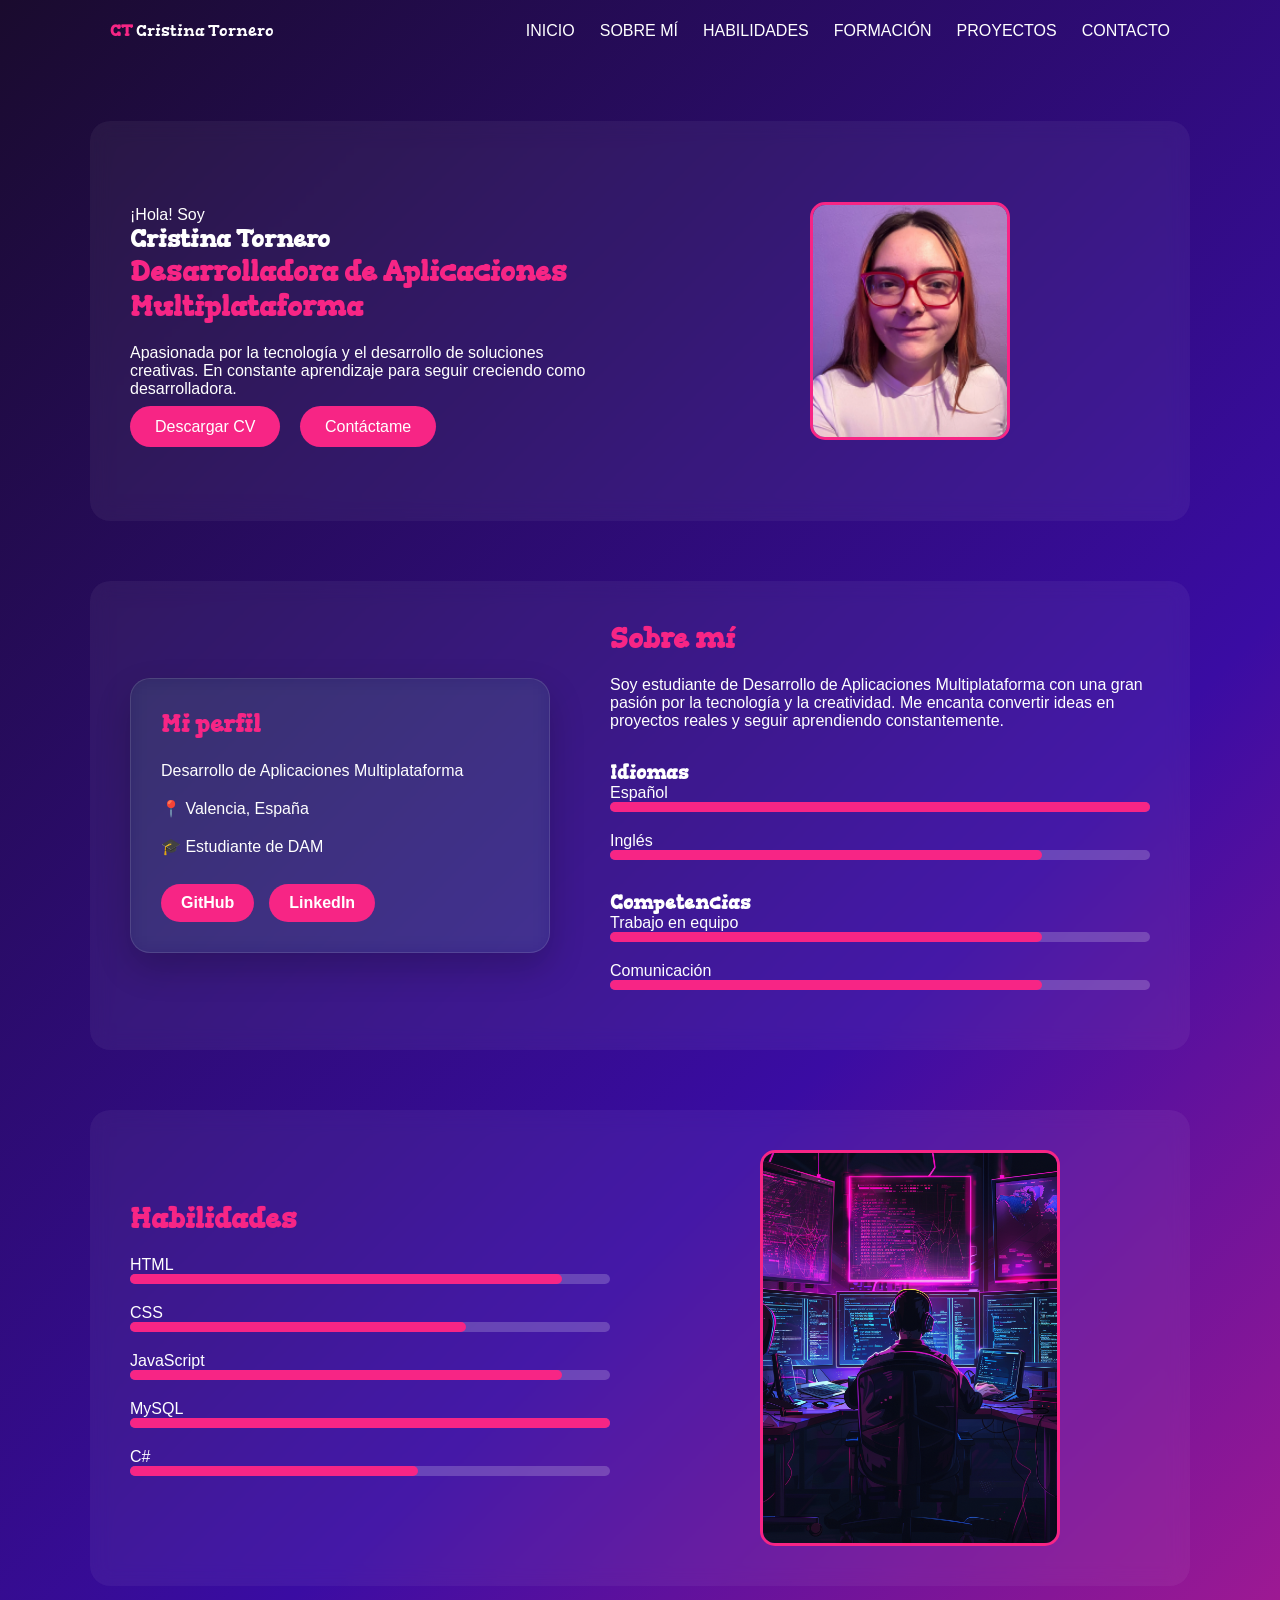
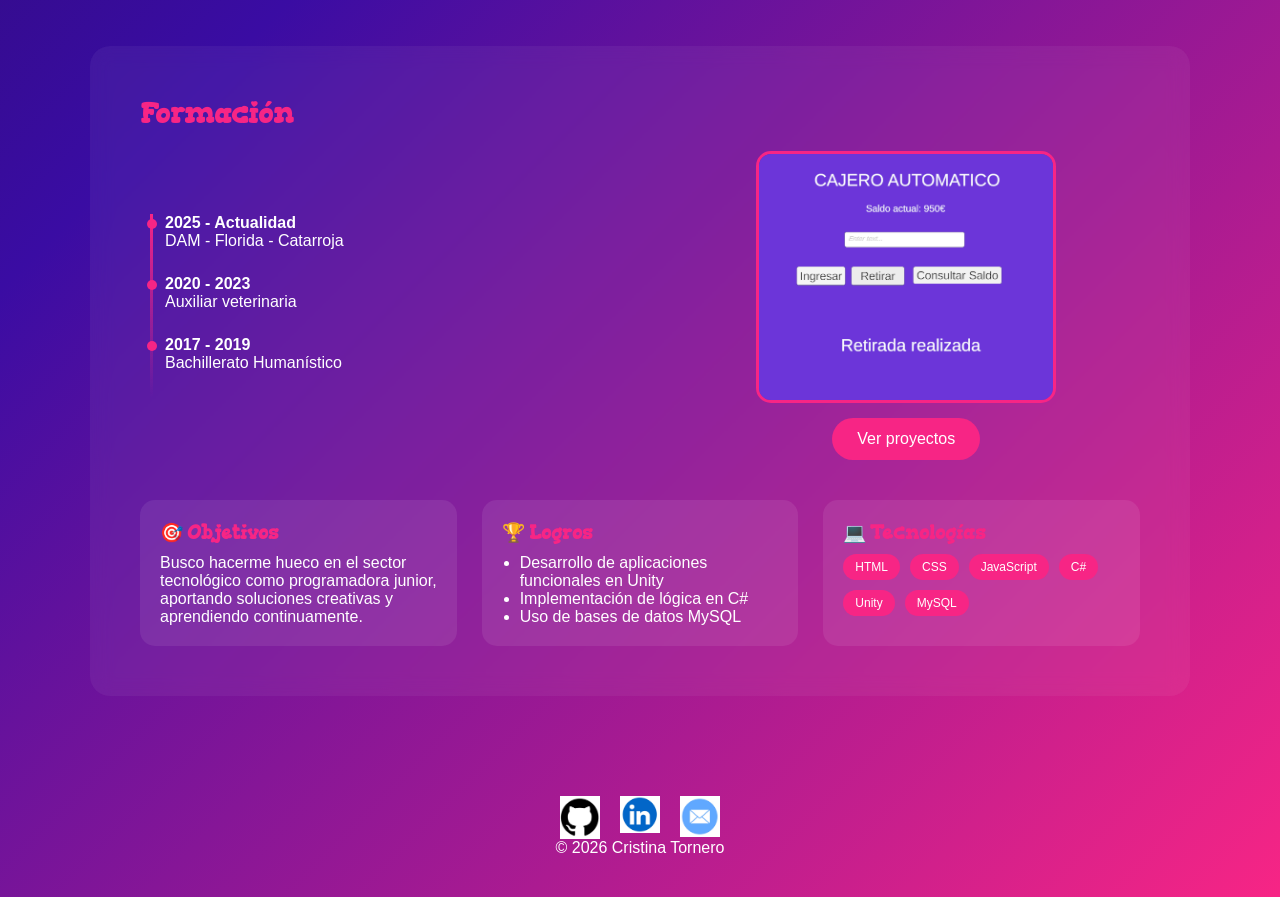
==== portfolioWeb/index.html @ a0760108 "Add personal portfolio website" ====
<!doctype html>
<html lang="es">
  <head>
    <meta charset="UTF-8" />
    <meta name="viewport" content="width=device-width, initial-scale=1.0" />
    <title>Cristina Tornero | Desarrolladora</title>

    <link rel="stylesheet" href="00.normalize.css" />

    <link rel="stylesheet" href="estilos.css" />

    <script src="00.modernizr.js"></script>
  </head>

  <body>
    <header>
      <p><strong>CT</strong> Cristina Tornero</p>

      <nav>
        <ul>
          <li><a href="#inicio">INICIO</a></li>
          <li><a href="#sobre-mi">SOBRE MÍ</a></li>
          <li><a href="#habilidades">HABILIDADES</a></li>
          <li><a href="#formacion">FORMACIÓN</a></li>
          <li><a href="proyectos.html">PROYECTOS</a></li>
          <li><a href="contacto.html">CONTACTO</a></li>
        </ul>
      </nav>
    </header>

    <main>
      <section id="inicio" class="bloque">
        <div class="texto">
          <p>¡Hola! Soy</p>
          <h1>Cristina Tornero</h1>
          <h2 class="destacado">
            Desarrolladora de Aplicaciones Multiplataforma
          </h2>

          <p>
            Apasionada por la tecnología y el desarrollo de soluciones
            creativas. En constante aprendizaje para seguir creciendo como
            desarrolladora.
          </p>

          <div class="botones">
            <a href="CV_CristinaTornero.pdf">Descargar CV</a>
            <a href="contacto.html">Contáctame</a>
          </div>
        </div>

        <div class="imagen">
          <img
            src="FotoCris.png"
            alt="Foto de Cristina Tornero"
            class="foto-principal"
          />
        </div>
      </section>

      <!-- SOBRE MI -->
      <section id="sobre-mi" class="bloque inverso">
        <div class="texto">
          <h2>Sobre mí</h2>
          <p>
            Soy estudiante de Desarrollo de Aplicaciones Multiplataforma con una
            gran pasión por la tecnología y la creatividad. Me encanta convertir
            ideas en proyectos reales y seguir aprendiendo constantemente.
          </p>

          <h3>Idiomas</h3>

          <div class="skill">
            <p>Español</p>
            <div class="barra"><div class="nivel espanol"></div></div>
          </div>

          <div class="skill">
            <p>Inglés</p>
            <div class="barra"><div class="nivel ingles"></div></div>
          </div>

          <h3>Competencias</h3>

          <div class="skill">
            <p>Trabajo en equipo</p>
            <div class="barra"><div class="nivel equipo"></div></div>
          </div>

          <div class="skill">
            <p>Comunicación</p>
            <div class="barra"><div class="nivel comunicacion"></div></div>
          </div>
        </div>

        <div class="perfil-card">
          <h3>Mi perfil</h3>

          <p>Desarrollo de Aplicaciones Multiplataforma</p>
          <p>📍 Valencia, España</p>
          <p>🎓 Estudiante de DAM</p>

          <div class="perfil-enlaces">
            <a href="https://github.com/crtode" target="_blank">GitHub</a>
            <a
              href="https://www.linkedin.com/in/cristina-tornero-de-baro-393679344/"
              target="_blank"
            >
              LinkedIn
            </a>
          </div>
        </div>
      </section>

      <!-- HABILIDADES -->
      <section id="habilidades" class="bloque">
        <div class="texto">
          <h2>Habilidades</h2>

          <div class="skill">
            <p>HTML</p>
            <div class="barra"><div class="nivel html"></div></div>
          </div>

          <div class="skill">
            <p>CSS</p>
            <div class="barra"><div class="nivel css"></div></div>
          </div>

          <div class="skill">
            <p>JavaScript</p>
            <div class="barra"><div class="nivel js"></div></div>
          </div>

          <div class="skill">
            <p>MySQL</p>
            <div class="barra"><div class="nivel mysql"></div></div>
          </div>

          <div class="skill">
            <p>C#</p>
            <div class="barra"><div class="nivel csharp"></div></div>
          </div>
        </div>

        <div class="imagen">
          <img src="fotoInformaticio.jpg" alt="Imagen de informática" />
        </div>
      </section>

      <!-- FORMACION -->
      <section id="formacion">
        <div class="formacion-card">
          <h2>Formación</h2>

          <div class="formacion-container">
            <div class="formacion-top">
              <div class="timeline">
                <div class="item">
                  <div class="punto"></div>
                  <strong>2025 - Actualidad</strong>
                  <p>DAM - Florida - Catarroja</p>
                </div>

                <div class="item">
                  <div class="punto"></div>
                  <strong>2020 - 2023</strong>
                  <p>Auxiliar veterinaria</p>
                </div>

                <div class="item">
                  <div class="punto"></div>
                  <strong>2017 - 2019</strong>
                  <p>Bachillerato Humanístico</p>
                </div>
              </div>

              <div class="preview-img">
                <img src="cajeroUnity.png" alt="Proyecto cajero en Unity" />
                <a href="proyectos.html" class="btn-proyectos">Ver proyectos</a>
              </div>
            </div>

            <div class="extra-info">
              <div class="bloque-info">
                <h3>🎯 Objetivos</h3>
                <p>
                  Busco hacerme hueco en el sector tecnológico como programadora
                  junior, aportando soluciones creativas y aprendiendo
                  continuamente.
                </p>
              </div>

              <div class="bloque-info">
                <h3>🏆 Logros</h3>
                <ul>
                  <li>Desarrollo de aplicaciones funcionales en Unity</li>
                  <li>Implementación de lógica en C#</li>
                  <li>Uso de bases de datos MySQL</li>
                </ul>
              </div>

              <div class="bloque-info">
                <h3>💻 Tecnologías</h3>
                <div class="tech">
                  <span>HTML</span>
                  <span>CSS</span>
                  <span>JavaScript</span>
                  <span>C#</span>
                  <span>Unity</span>
                  <span>MySQL</span>
                </div>
              </div>
            </div>
          </div>
        </div>
      </section>
    </main>

    <footer>
      <ul>
        <li>
          <a href="https://github.com/crtode">
            <img src="GitHub.png" alt="GitHub" />
          </a>
        </li>
        <li>
          <a href="https://linkedin.com">
            <img src="LinkedIn.png" alt="LinkedIn" />
          </a>
        </li>
        <li>
          <a href="mailto:cristina.tornero.de.baro@gmail.com">
            <img src="Email.png" alt="Email" />
          </a>
        </li>
      </ul>

      <p>© 2026 Cristina Tornero</p>
    </footer>
  </body>
</html>
---- portfolioWeb/estilos.css ----
@font-face {
  font-family: "Gordita";
  src: url("Gorditas-Regular.ttf");
}

* {
  padding: 0;
  margin: 0;
  box-sizing: border-box;
}

img,
video {
  max-width: 100%;
  height: auto;
  display: block;
}

body {
  background: linear-gradient(135deg, #1a0b2e, #3a0ca3, #f72585);
  font-family: "Poppins", sans-serif;
  color: white;
  scroll-behavior: smooth;
  animation: fadeIn 0.6s ease;
}

@keyframes fadeIn {
  from {
    opacity: 0;
    transform: translateY(10px);
  }
  to {
    opacity: 1;
    transform: translateY(0);
  }
}

/* ================= GENERAL ================= */

section {
  padding: 60px 20px;
}

h1,
h2,
h3,
header p {
  font-family: "Gordita", sans-serif;
}

h2 {
  margin-bottom: 20px;
  font-size: 28px;
  color: #f72585;
}

.destacado {
  color: #f72585;
}

.texto h2 {
  color: #f72585;
}

/* ================= HEADER ================= */

header {
  display: flex;
  justify-content: space-between;
  align-items: center;
  padding: 20px;
  max-width: 1100px;
  margin: auto;
  margin-bottom: 40px;
}

header strong {
  color: #f72585;
}

nav ul {
  display: flex;
  gap: 25px;
  list-style: none;
}

nav a {
  text-decoration: none;
  color: white;
  transition: 0.3s;
}

nav a:hover {
  color: #f72585;
}

nav a.activo {
  color: #f72585;
  font-weight: bold;
}

/* ================= BLOQUES ================= */

.bloque {
  display: flex;
  align-items: center;
  justify-content: space-between;
  gap: 60px;
  max-width: 1100px;
  margin: 60px auto;
  padding: 40px;
  border-radius: 20px;
  min-height: 400px;
  background: rgba(255, 255, 255, 0.05);
  backdrop-filter: blur(10px);
  transition: 0.3s;
}

.bloque:hover {
  transform: translateY(-5px);
}

.bloque.inverso {
  flex-direction: row-reverse;
}

.texto {
  flex: 1;
}

#sobre-mi h3 {
  margin-top: 30px;
}

/* ================= IMAGEN / VIDEO ================= */

.imagen {
  flex: 1;
  display: flex;
  flex-direction: column;
  align-items: center;
  gap: 20px;
}

.foto-principal {
  width: 200px;
  border-radius: 20px;
  border: 4px solid #f72585;
  transition: 0.3s;
}

.foto-principal:hover {
  transform: scale(1.05);
}

.imagen img,
.preview-img img {
  max-width: 300px;
  border-radius: 15px;
  border: 3px solid #f72585;
  transition: 0.3s;
}

.imagen img:hover,
.preview-img img:hover {
  transform: scale(1.05);
}

/* ================= BOTONES ================= */

.botones a,
.btn-proyectos,
#contacto button {
  padding: 12px 25px;
  border-radius: 25px;
  background: #f72585;
  color: white;
  text-decoration: none;
  transition: 0.3s;
  border: none;
  cursor: pointer;
}

.botones {
  margin-top: 20px;
}

.botones a {
  margin-right: 15px;
}

.botones a:hover,
.btn-proyectos:hover,
#contacto button:hover {
  background: #ff4da6;
  transform: scale(1.05);
}

/* ================= PERFIL CARD ================= */

.perfil-card {
  width: 100%;
  max-width: 420px;
  padding: 30px;
  border-radius: 20px;
  background: rgba(15, 199, 95, 0.08);
  border: 1px solid rgba(255, 255, 255, 0.12);
  box-shadow: 0 15px 35px rgba(0, 0, 0, 0.2);
  backdrop-filter: blur(10px);
  transition: 0.3s;
}

.perfil-card:hover {
  transform: translateY(-5px);
  background: rgba(255, 255, 255, 0.12);
}

.perfil-card h3 {
  margin-top: 0 !important;
  margin-bottom: 20px;
  color: #f72585;
  font-size: 24px;
}

.perfil-card p {
  margin-bottom: 14px;
  line-height: 1.5;
}

.perfil-enlaces {
  display: flex;
  gap: 15px;
  margin-top: 25px;
}

.perfil-enlaces a {
  padding: 10px 20px;
  border-radius: 25px;
  background: #f72585;
  color: white;
  text-decoration: none;
  font-weight: bold;
  transition: 0.3s;
}

.perfil-enlaces a:hover {
  background: #ff4da6;
  transform: translateY(-2px);
}

/* ================= HABILIDADES ================= */

.skill {
  margin-bottom: 20px;
}

.barra {
  width: 100%;
  height: 10px;
  background: rgba(255, 255, 255, 0.2);
  border-radius: 10px;
}

.nivel {
  height: 100%;
  border-radius: 10px;
  background: #f72585;
  transform: scaleX(0);
  transform-origin: left;
  animation: cargar 1.5s ease forwards;
}

/* esto es para cargar las barritas y que se reinicien y rellenen al cargar pagina */
@keyframes cargar {
  to {
    transform: scaleX(1);
  }
}

/* delays para que las segundas barritas al estar mas abajo se cargen despues */
.html {
  width: 90%;
  animation-delay: 0.8s;
}
.css {
  width: 70%;
  animation-delay: 1s;
}
.js {
  width: 90%;
  animation-delay: 1.2s;
}
.mysql {
  width: 100%;
  animation-delay: 1.4s;
}
.csharp {
  width: 60%;
  animation-delay: 1.6s;
}

.espanol {
  width: 100%;
}
.ingles {
  width: 80%;
}

.equipo,
.comunicacion,
.adaptabilidad,
.responsabilidad,
.motivacion {
  width: 80%;
}

/* ================= FORMACION ================= */

.formacion-card {
  max-width: 1100px;
  margin: 60px auto;
  padding: 50px;
  border-radius: 20px;
  background: rgba(255, 255, 255, 0.05);
  backdrop-filter: blur(10px);
  transition: 0.3s;
}

.formacion-card:hover {
  transform: translateY(-5px);
}

#formacion {
  max-width: 1100px;
  margin: auto;
  padding: 0;
}

.formacion-container {
  display: flex;
  flex-direction: column;
  gap: 40px;
}

.formacion-top {
  display: flex;
  justify-content: center;
  align-items: center;
  gap: 40px;
}

.timeline {
  flex: 1;
  position: relative;
  padding-left: 25px;
}

.timeline::before {
  content: "";
  position: absolute;
  left: 10px;
  top: 0;
  bottom: 0;
  width: 3px;
  background: linear-gradient(to bottom, #f72585, transparent);
}

.item {
  margin-bottom: 25px;
  position: relative;
}

.punto {
  position: absolute;
  left: -18px;
  top: 5px;
  width: 10px;
  height: 10px;
  background: #f72585;
  border-radius: 50%;
}

.preview-img {
  flex: 1;
  display: flex;
  flex-direction: column;
  align-items: center;
  justify-content: center;
  gap: 15px;
}

/* ================= INFO EXTRA ================= */

.extra-info {
  display: grid;
  grid-template-columns: repeat(3, 1fr);
  gap: 25px;
}

.bloque-info {
  background: rgba(255, 255, 255, 0.08);
  padding: 20px;
  border-radius: 15px;
  transition: 0.3s;
}

.bloque-info:hover {
  transform: translateY(-5px);
  background: rgba(255, 255, 255, 0.15);
}

.bloque-info h3 {
  margin-bottom: 10px;
  color: #f72585;
}

.bloque-info ul {
  padding-left: 18px;
}

.tech {
  display: flex;
  flex-wrap: wrap;
  gap: 10px;
}

.tech span {
  background: #f72585;
  padding: 6px 12px;
  border-radius: 20px;
  font-size: 12px;
}

/* ================= PROYECTOS ================= */

#proyectos {
  max-width: 1500px;
  margin: auto;
  margin-top: 120px;
  text-align: center;
}

.grid-proyectos {
  display: grid;
  grid-template-columns: repeat(2, 1fr);
  gap: 30px;
}

.card {
  background: rgba(255, 255, 255, 0.08);
  border-radius: 15px;
  overflow: hidden;
  transition: 0.3s;
}

.card:hover {
  transform: translateY(-10px);
  background: rgba(255, 255, 255, 0.15);
}

.card summary {
  list-style: none;
  cursor: pointer;
  padding: 20px;
  text-align: center;
}

.card summary::-webkit-details-marker {
  display: none;
}

.card summary img {
  width: 100%;
  height: 200px;
  object-fit: contain;
}

.contenido-proyecto {
  display: none;
  padding: 20px;
  border-top: 1px solid rgba(255, 255, 255, 0.1);
  animation: aparecer 0.3s ease;
}

.card[open] .contenido-proyecto {
  display: block;
}

.contenido-proyecto video {
  width: 100%;
  max-width: 600px;
  margin: 20px auto;
  border-radius: 15px;
  border: 3px solid #f72585;
}

.texto-proyecto {
  text-align: center;
  margin-top: 10px;
}

@keyframes aparecer {
  from {
    opacity: 0;
    transform: translateY(10px);
  }
  to {
    opacity: 1;
    transform: translateY(0);
  }
}

/* ================= FOOTER ================= */

footer {
  text-align: center;
  padding: 40px;
}

footer ul {
  display: flex;
  justify-content: center;
  gap: 20px;
  list-style: none;
}

footer img {
  width: 40px;
  transition: 0.3s;
}

footer img:hover {
  transform: scale(1.2);
}

/* ================= CONTACTO ================= */

#contacto {
  max-width: 1100px;
  margin: 80px auto;
  display: flex;
  justify-content: space-between;
  align-items: center;
  gap: 60px;
}

.contacto-izq {
  width: 55%;
}

#contacto .imagen {
  width: 45%;
  display: flex;
  justify-content: center;
}

#contacto .imagen img {
  width: 100%;
  max-width: 380px;
  border-radius: 20px;
  border: 3px solid #f72585;
  transition: 0.3s;
}

#contacto .imagen img:hover {
  transform: scale(1.05);
}

.contacto-texto {
  margin: 10px 0 20px;
}

#contacto form {
  display: flex;
  flex-direction: column;
  gap: 12px;
}

#contacto input,
#contacto textarea {
  padding: 12px;
  border-radius: 10px;
  border: none;
  background: rgba(255, 255, 255, 0.1);
  color: white;
}

#contacto textarea {
  height: 100px;
  resize: none;
}

.email-directo {
  margin-top: 20px;
}

.email-link {
  display: inline-block;
  margin-top: 5px;
  color: #f72585;
}

/* ================= RESPONSIVE ================= */

@media (max-width: 900px) {
  .bloque {
    flex-direction: column;
    text-align: center;
  }

  .formacion-top {
    flex-direction: column;
  }

  .extra-info {
    grid-template-columns: 1fr;
  }

  .grid-proyectos {
    grid-template-columns: 1fr;
  }
}
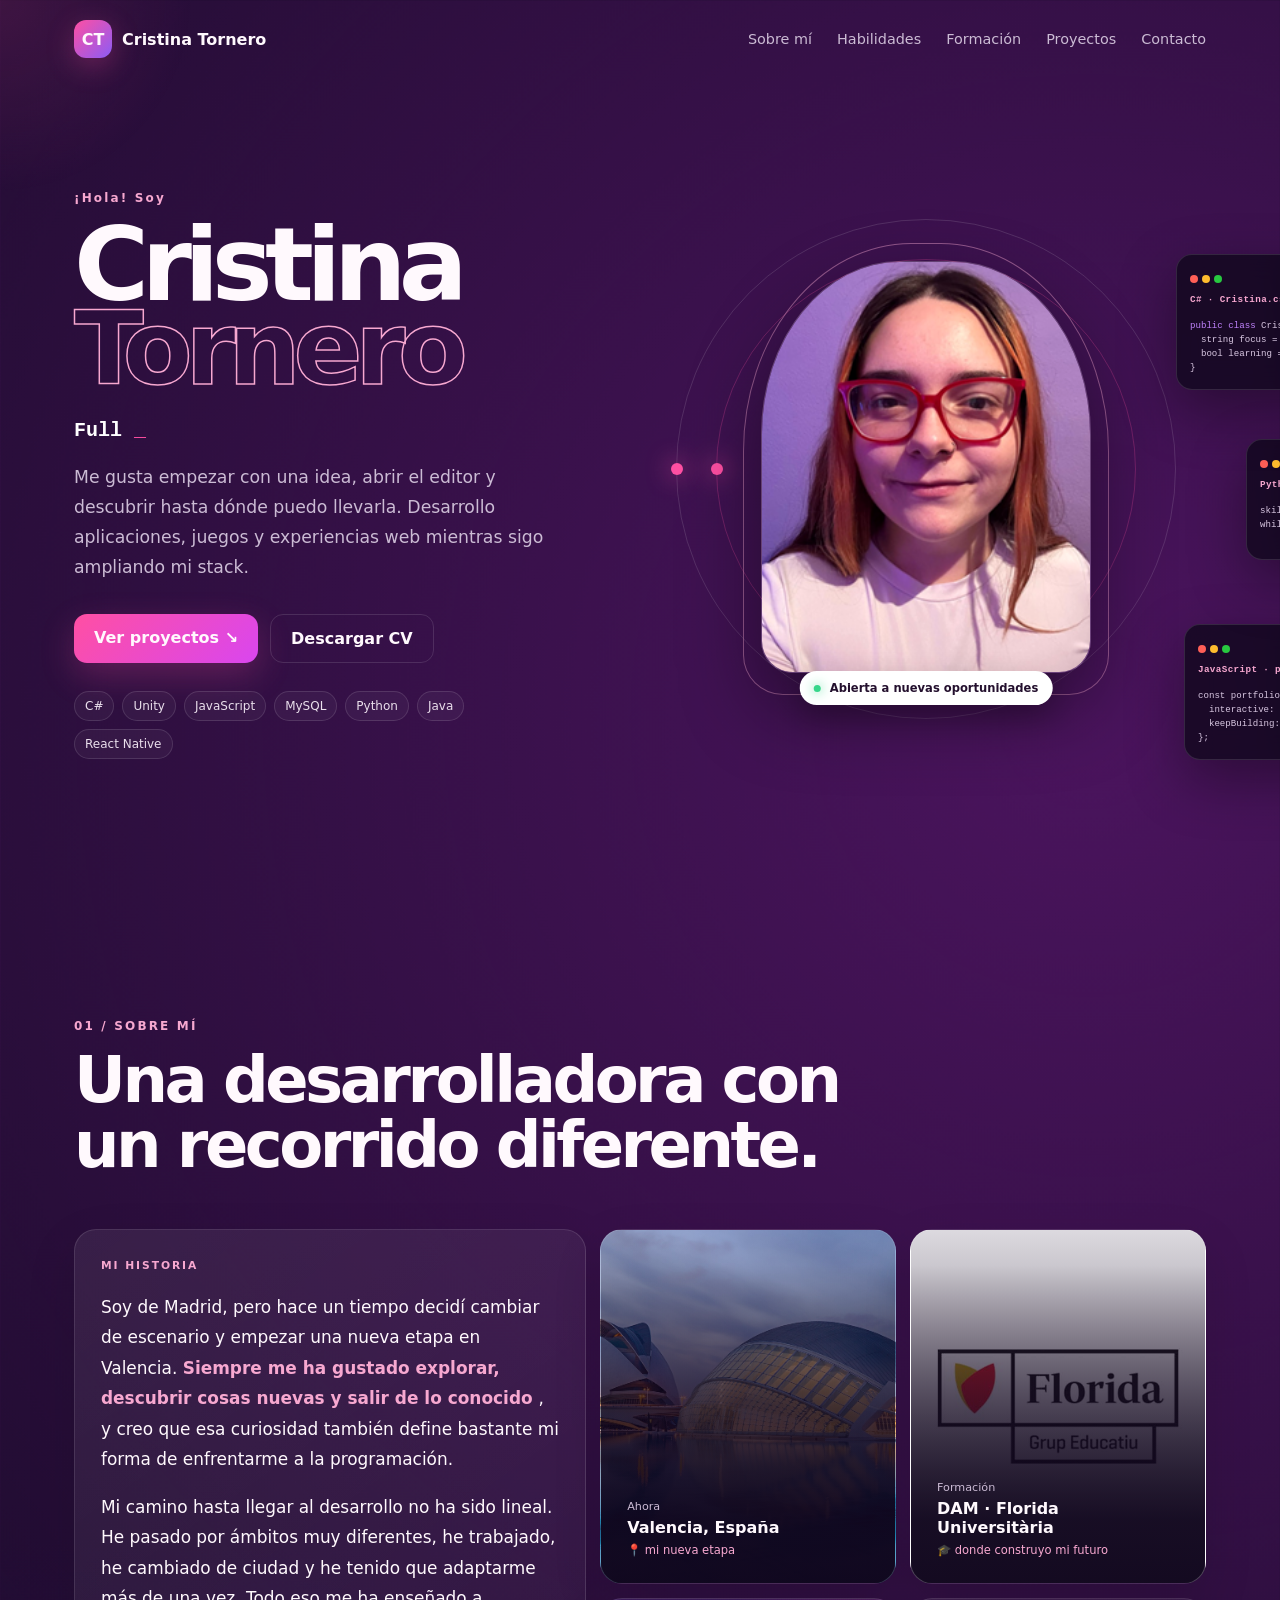
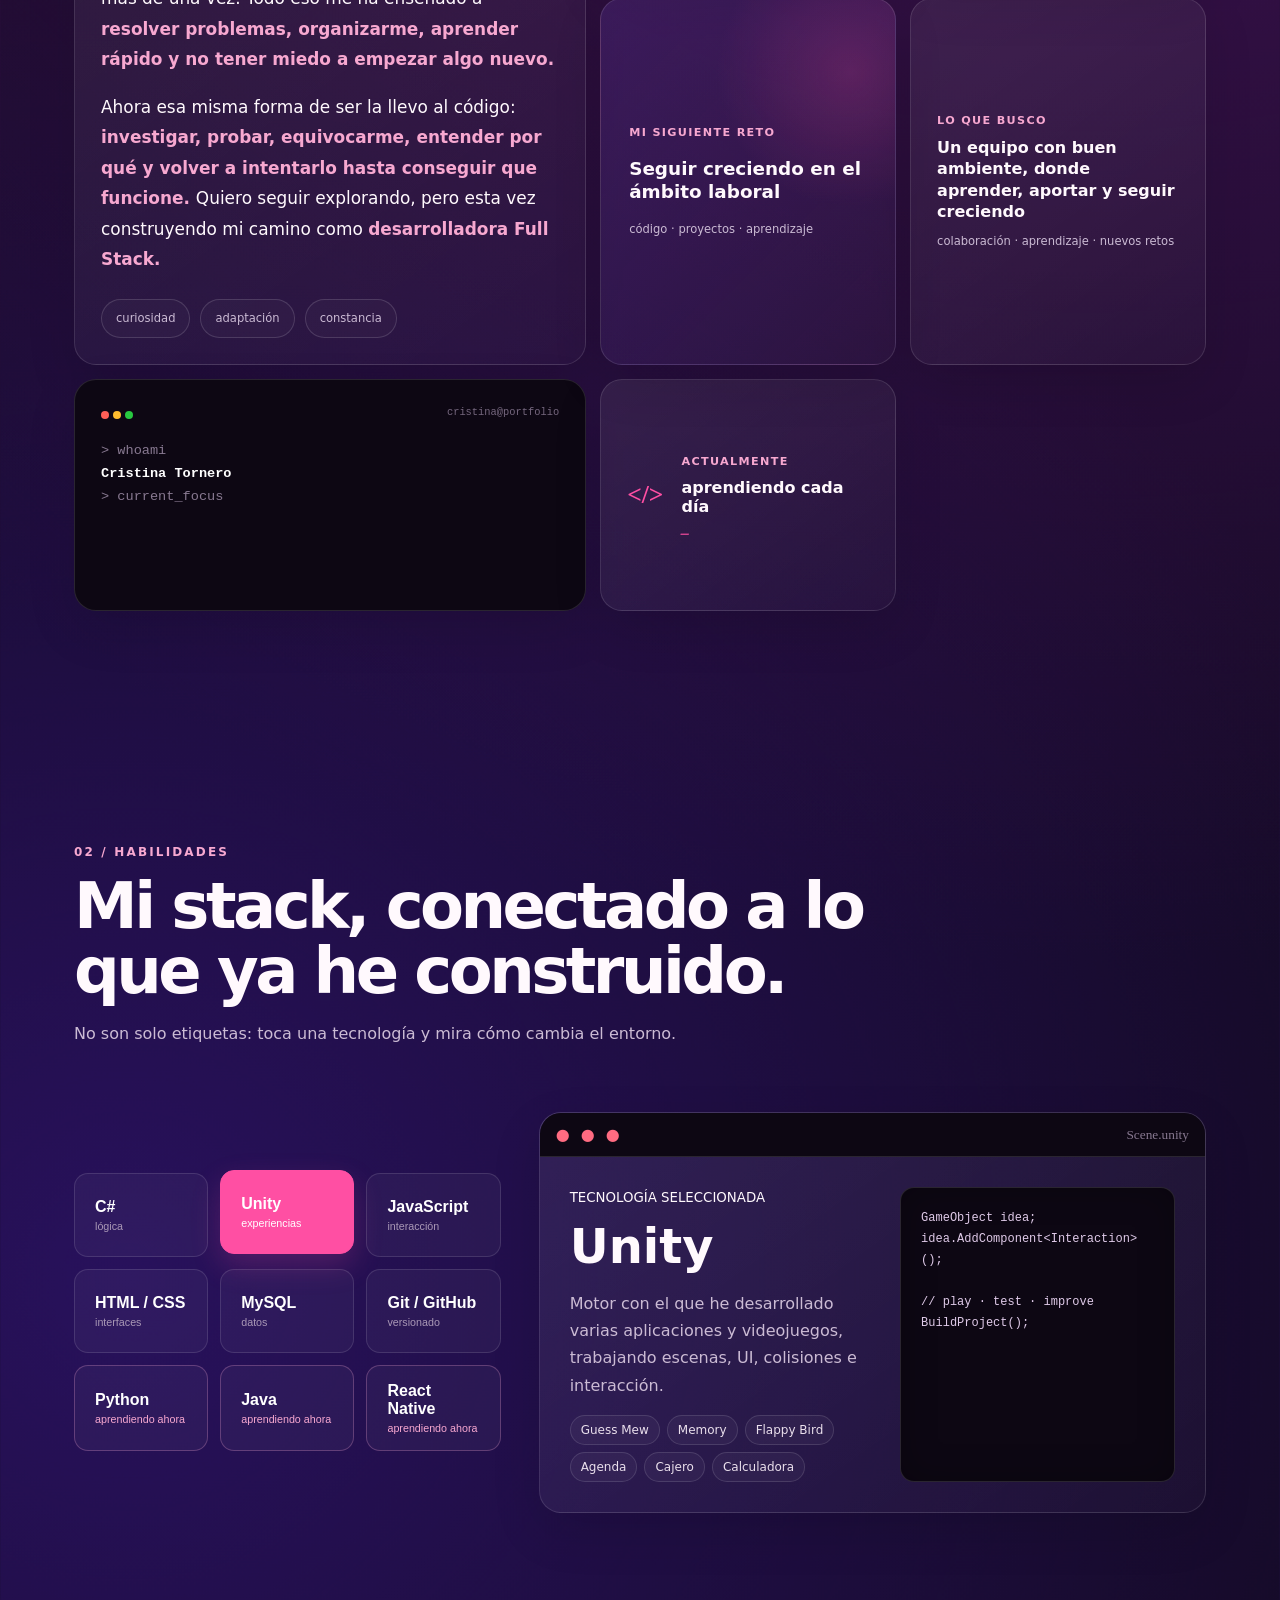
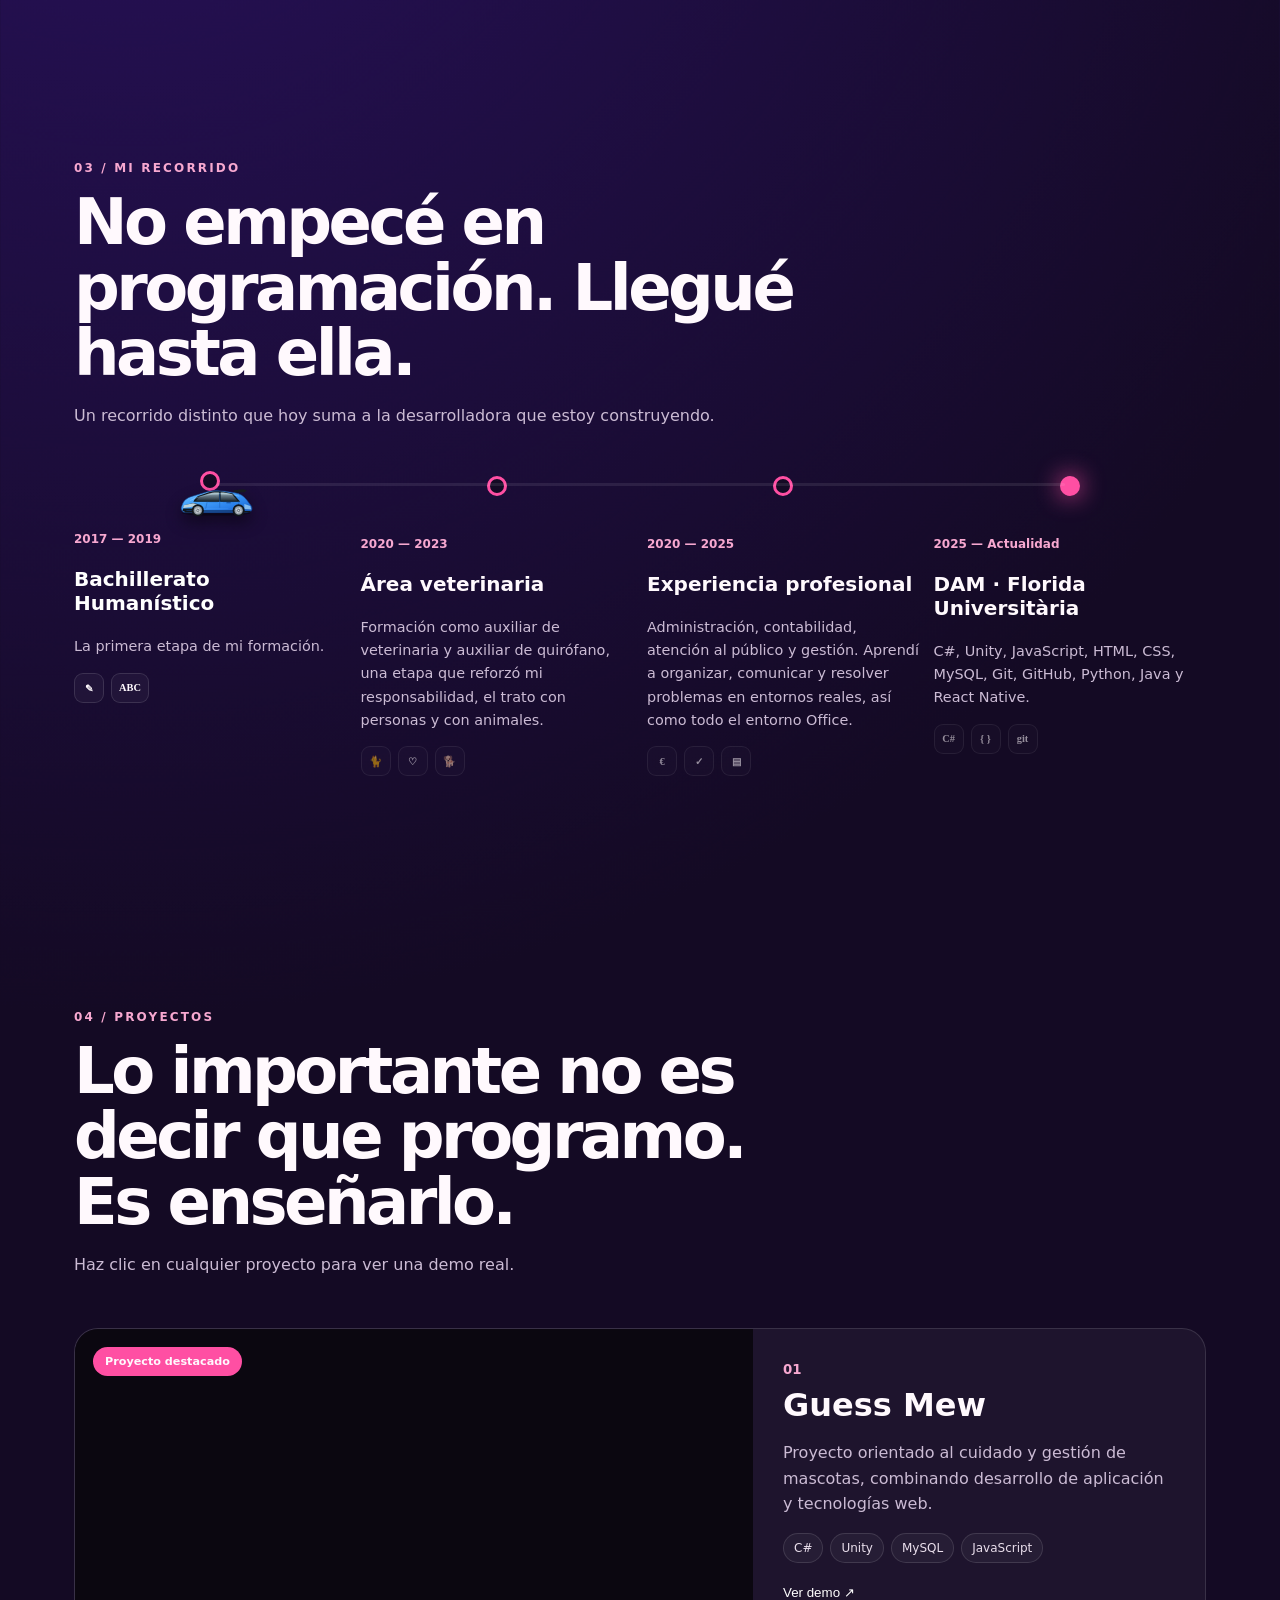
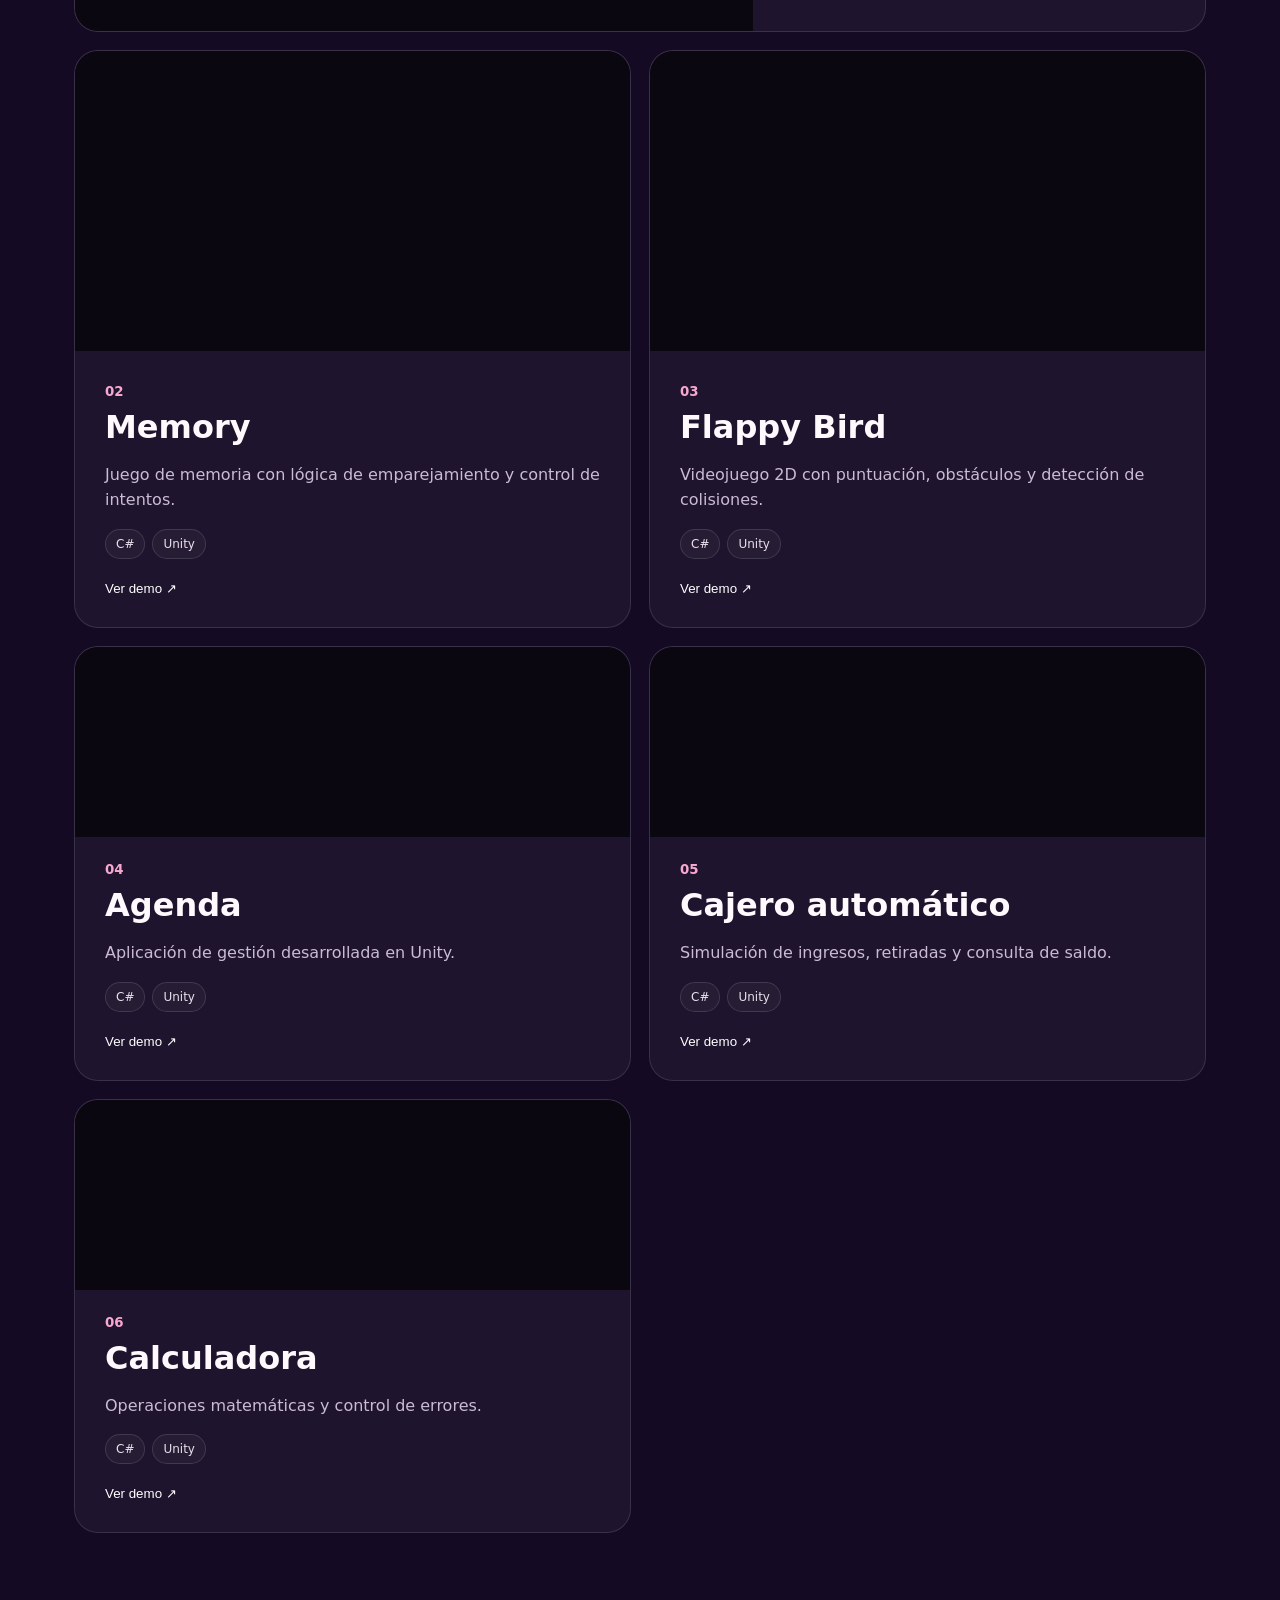
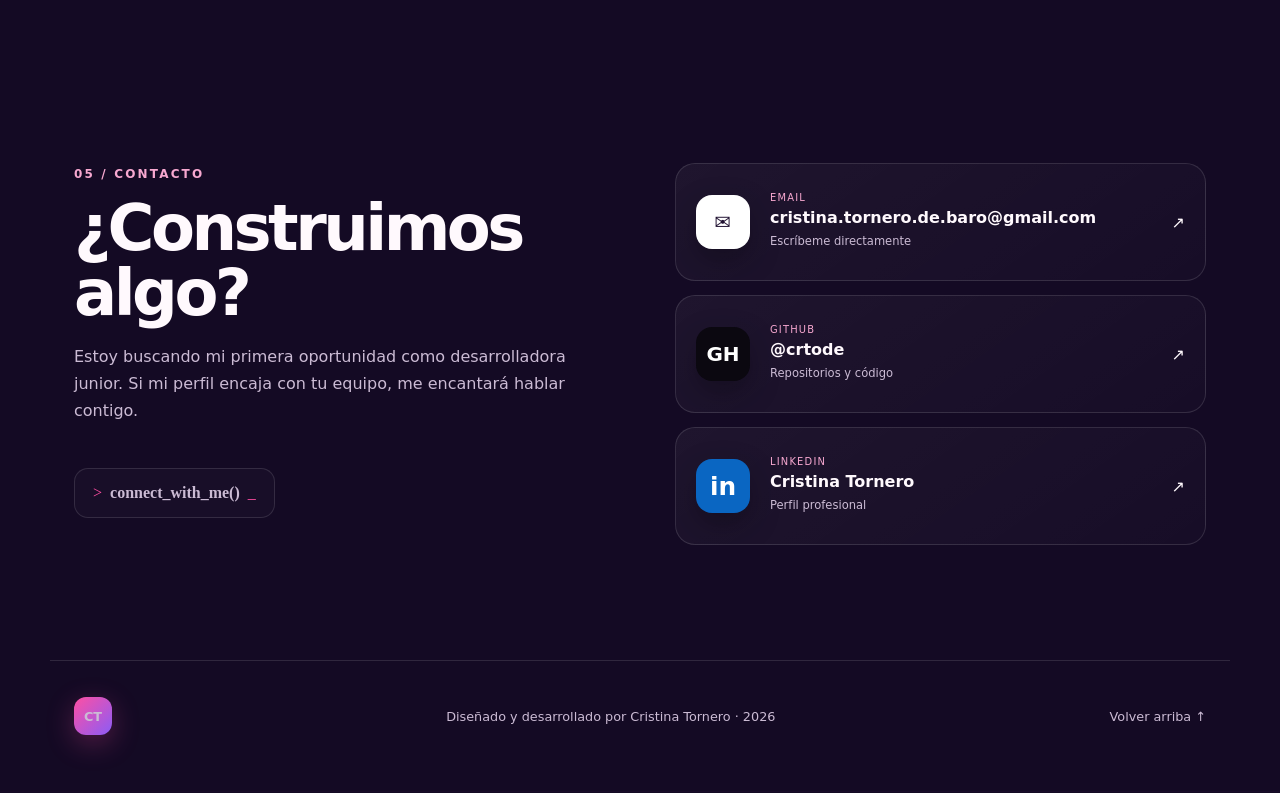
==== commit 8503bd12: "Actualización del portfolio personal y CV" ====
--- a/portfolioWeb/index.html
+++ b/portfolioWeb/index.html
@@ -1,242 +1,520 @@
-<!doctype html>
-<html lang="es">
-  <head>
-    <meta charset="UTF-8" />
-    <meta name="viewport" content="width=device-width, initial-scale=1.0" />
-    <title>Cristina Tornero | Desarrolladora</title>
-
-    <link rel="stylesheet" href="00.normalize.css" />
-
-    <link rel="stylesheet" href="estilos.css" />
-
-    <script src="00.modernizr.js"></script>
-  </head>
-
-  <body>
-    <header>
-      <p><strong>CT</strong> Cristina Tornero</p>
-
-      <nav>
-        <ul>
-          <li><a href="#inicio">INICIO</a></li>
-          <li><a href="#sobre-mi">SOBRE MÍ</a></li>
-          <li><a href="#habilidades">HABILIDADES</a></li>
-          <li><a href="#formacion">FORMACIÓN</a></li>
-          <li><a href="proyectos.html">PROYECTOS</a></li>
-          <li><a href="contacto.html">CONTACTO</a></li>
-        </ul>
-      </nav>
-    </header>
-
-    <main>
-      <section id="inicio" class="bloque">
-        <div class="texto">
-          <p>¡Hola! Soy</p>
-          <h1>Cristina Tornero</h1>
-          <h2 class="destacado">
-            Desarrolladora de Aplicaciones Multiplataforma
-          </h2>
-
-          <p>
-            Apasionada por la tecnología y el desarrollo de soluciones
-            creativas. En constante aprendizaje para seguir creciendo como
-            desarrolladora.
-          </p>
-
-          <div class="botones">
-            <a href="CV_CristinaTornero.pdf">Descargar CV</a>
-            <a href="contacto.html">Contáctame</a>
-          </div>
-        </div>
-
-        <div class="imagen">
-          <img
-            src="FotoCris.png"
-            alt="Foto de Cristina Tornero"
-            class="foto-principal"
-          />
-        </div>
-      </section>
-
-      <!-- SOBRE MI -->
-      <section id="sobre-mi" class="bloque inverso">
-        <div class="texto">
-          <h2>Sobre mí</h2>
-          <p>
-            Soy estudiante de Desarrollo de Aplicaciones Multiplataforma con una
-            gran pasión por la tecnología y la creatividad. Me encanta convertir
-            ideas en proyectos reales y seguir aprendiendo constantemente.
-          </p>
-
-          <h3>Idiomas</h3>
-
-          <div class="skill">
-            <p>Español</p>
-            <div class="barra"><div class="nivel espanol"></div></div>
-          </div>
-
-          <div class="skill">
-            <p>Inglés</p>
-            <div class="barra"><div class="nivel ingles"></div></div>
-          </div>
-
-          <h3>Competencias</h3>
-
-          <div class="skill">
-            <p>Trabajo en equipo</p>
-            <div class="barra"><div class="nivel equipo"></div></div>
-          </div>
-
-          <div class="skill">
-            <p>Comunicación</p>
-            <div class="barra"><div class="nivel comunicacion"></div></div>
-          </div>
-        </div>
-
-        <div class="perfil-card">
-          <h3>Mi perfil</h3>
-
-          <p>Desarrollo de Aplicaciones Multiplataforma</p>
-          <p>📍 Valencia, España</p>
-          <p>🎓 Estudiante de DAM</p>
-
-          <div class="perfil-enlaces">
-            <a href="https://github.com/crtode" target="_blank">GitHub</a>
-            <a
-              href="https://www.linkedin.com/in/cristina-tornero-de-baro-393679344/"
-              target="_blank"
-            >
-              LinkedIn
-            </a>
-          </div>
-        </div>
-      </section>
-
-      <!-- HABILIDADES -->
-      <section id="habilidades" class="bloque">
-        <div class="texto">
-          <h2>Habilidades</h2>
-
-          <div class="skill">
-            <p>HTML</p>
-            <div class="barra"><div class="nivel html"></div></div>
-          </div>
-
-          <div class="skill">
-            <p>CSS</p>
-            <div class="barra"><div class="nivel css"></div></div>
-          </div>
-
-          <div class="skill">
-            <p>JavaScript</p>
-            <div class="barra"><div class="nivel js"></div></div>
-          </div>
-
-          <div class="skill">
-            <p>MySQL</p>
-            <div class="barra"><div class="nivel mysql"></div></div>
-          </div>
-
-          <div class="skill">
-            <p>C#</p>
-            <div class="barra"><div class="nivel csharp"></div></div>
-          </div>
-        </div>
-
-        <div class="imagen">
-          <img src="fotoInformaticio.jpg" alt="Imagen de informática" />
-        </div>
-      </section>
-
-      <!-- FORMACION -->
-      <section id="formacion">
-        <div class="formacion-card">
-          <h2>Formación</h2>
-
-          <div class="formacion-container">
-            <div class="formacion-top">
-              <div class="timeline">
-                <div class="item">
-                  <div class="punto"></div>
-                  <strong>2025 - Actualidad</strong>
-                  <p>DAM - Florida - Catarroja</p>
-                </div>
-
-                <div class="item">
-                  <div class="punto"></div>
-                  <strong>2020 - 2023</strong>
-                  <p>Auxiliar veterinaria</p>
-                </div>
-
-                <div class="item">
-                  <div class="punto"></div>
-                  <strong>2017 - 2019</strong>
-                  <p>Bachillerato Humanístico</p>
-                </div>
-              </div>
-
-              <div class="preview-img">
-                <img src="cajeroUnity.png" alt="Proyecto cajero en Unity" />
-                <a href="proyectos.html" class="btn-proyectos">Ver proyectos</a>
-              </div>
-            </div>
-
-            <div class="extra-info">
-              <div class="bloque-info">
-                <h3>🎯 Objetivos</h3>
-                <p>
-                  Busco hacerme hueco en el sector tecnológico como programadora
-                  junior, aportando soluciones creativas y aprendiendo
-                  continuamente.
-                </p>
-              </div>
-
-              <div class="bloque-info">
-                <h3>🏆 Logros</h3>
-                <ul>
-                  <li>Desarrollo de aplicaciones funcionales en Unity</li>
-                  <li>Implementación de lógica en C#</li>
-                  <li>Uso de bases de datos MySQL</li>
-                </ul>
-              </div>
-
-              <div class="bloque-info">
-                <h3>💻 Tecnologías</h3>
-                <div class="tech">
-                  <span>HTML</span>
-                  <span>CSS</span>
-                  <span>JavaScript</span>
-                  <span>C#</span>
-                  <span>Unity</span>
-                  <span>MySQL</span>
-                </div>
-              </div>
-            </div>
-          </div>
-        </div>
-      </section>
-    </main>
-
-    <footer>
-      <ul>
-        <li>
-          <a href="https://github.com/crtode">
-            <img src="GitHub.png" alt="GitHub" />
-          </a>
-        </li>
-        <li>
-          <a href="https://linkedin.com">
-            <img src="LinkedIn.png" alt="LinkedIn" />
-          </a>
-        </li>
-        <li>
-          <a href="mailto:cristina.tornero.de.baro@gmail.com">
-            <img src="Email.png" alt="Email" />
-          </a>
-        </li>
-      </ul>
-
-      <p>© 2026 Cristina Tornero</p>
-    </footer>
-  </body>
-</html>
+<!doctype html>
+<html lang="es">
+  <head>
+    <meta charset="UTF-8" />
+    <meta name="viewport" content="width=device-width,initial-scale=1" />
+    <meta
+      name="description"
+      content="Portfolio de Cristina Tornero, estudiante de DAM y desarrolladora Full Stack."
+    />
+    <title>Cristina Tornero | Desarrolladora Full Stack</title>
+    <link rel="stylesheet" href="estilos.css" />
+  </head>
+  <body>
+    <div class="cursor-glow" aria-hidden="true"></div>
+    <header class="site-header">
+      <a class="brand" href="#inicio"><span>CT</span> Cristina Tornero</a
+      ><button class="menu" aria-label="Abrir menú" aria-expanded="false">
+        ☰
+      </button>
+      <nav>
+        <a href="#sobre-mi">Sobre mí</a><a href="#habilidades">Habilidades</a
+        ><a href="#formacion">Formación</a><a href="#proyectos">Proyectos</a
+        ><a href="#contacto">Contacto</a>
+      </nav>
+    </header>
+    <main>
+      <section id="inicio" class="hero reveal">
+        <div class="hero-copy">
+          <p class="eyebrow">¡Hola! Soy</p>
+          <h1>Cristina<br /><span>Tornero</span></h1>
+          <p class="role">
+            <span id="typed">Desarrolladora Full Stack</span
+            ><span class="caret">_</span>
+          </p>
+          <p class="lead">
+            Me gusta empezar con una idea, abrir el editor y descubrir hasta
+            dónde puedo llevarla. Desarrollo aplicaciones, juegos y experiencias
+            web mientras sigo ampliando mi stack.
+          </p>
+          <div class="actions">
+            <a class="btn primary" href="#proyectos">Ver proyectos <b>↘</b></a
+            ><a class="btn ghost" href="CV_CristinaTornero.pdf" target="_blank"
+              >Descargar CV</a
+            >
+          </div>
+          <div class="mini-stack">
+            <span>C#</span><span>Unity</span><span>JavaScript</span
+            ><span>MySQL</span><span>Python</span><span>Java</span
+            ><span>React Native</span>
+          </div>
+        </div>
+        <div class="hero-visual">
+          <div class="orbit orbit-a"></div>
+          <div class="orbit orbit-b"></div>
+          <div class="photo-wrap tilt">
+            <img src="FotoCris.png" alt="Cristina Tornero" /><span
+              class="status"
+              ><i></i> Abierta a nuevas oportunidades</span
+            >
+          </div>
+          <div
+            class="hero-code-stack"
+            aria-label="Tecnologías que forman parte de mi aprendizaje"
+          >
+            <div class="code-card code-csharp float">
+              <i></i><i></i><i></i><small>C# · Cristina.cs</small>
+              <pre><code><em>public class</em> Cristina {
+  string focus = <strong>"crear"</strong>;
+  bool learning = <strong>true</strong>;
+}</code></pre>
+            </div>
+            <div class="code-card code-python float">
+              <i></i><i></i><i></i><small>Python · learning.py</small>
+              <pre><code>skills = [<strong>"lógica"</strong>, <strong>"práctica"</strong>]
+while learning:
+    skills.append(<strong>"Python"</strong>)</code></pre>
+            </div>
+            <div class="code-card code-js float">
+              <i></i><i></i><i></i><small>JavaScript · portfolio.js</small>
+              <pre><code>const portfolio = {
+  interactive: <strong>true</strong>,
+  keepBuilding: <strong>true</strong>
+};</code></pre>
+            </div>
+          </div>
+        </div>
+      </section>
+      <section id="sobre-mi" class="section reveal">
+        <div class="section-head">
+          <span>01 / SOBRE MÍ</span>
+          <h2>Una desarrolladora con un recorrido diferente.</h2>
+        </div>
+
+        <div class="about-grid">
+          <article class="glass big">
+            <span class="card-kicker">MI HISTORIA</span>
+
+            <p>
+              Soy de Madrid, pero hace un tiempo decidí cambiar de escenario y
+              empezar una nueva etapa en Valencia.
+              <strong>
+                Siempre me ha gustado explorar, descubrir cosas nuevas y salir
+                de lo conocido </strong
+              >, y creo que esa curiosidad también define bastante mi forma de
+              enfrentarme a la programación.
+            </p>
+
+            <p>
+              Mi camino hasta llegar al desarrollo no ha sido lineal. He pasado
+              por ámbitos muy diferentes, he trabajado, he cambiado de ciudad y
+              he tenido que adaptarme más de una vez. Todo eso me ha enseñado a
+              <strong>
+                resolver problemas, organizarme, aprender rápido y no tener
+                miedo a empezar algo nuevo.
+              </strong>
+            </p>
+
+            <p>
+              Ahora esa misma forma de ser la llevo al código:
+              <strong>
+                investigar, probar, equivocarme, entender por qué y volver a
+                intentarlo hasta conseguir que funcione.
+              </strong>
+              Quiero seguir explorando, pero esta vez construyendo mi camino
+              como
+              <strong>desarrolladora Full Stack.</strong>
+            </p>
+
+            <div class="about-tags">
+              <span>curiosidad</span>
+              <span>adaptación</span>
+              <span>constancia</span>
+            </div>
+          </article>
+          <article class="glass fact visual-card valencia-card">
+            <div class="fact-content">
+              <small>Ahora</small>
+              <b>Valencia, España</b>
+              <span>📍 mi nueva etapa</span>
+            </div>
+          </article>
+          <article class="glass fact visual-card campus-card">
+            <div class="fact-content">
+              <small>Formación</small>
+              <b>DAM · Florida Universitària</b>
+              <span>🎓 donde construyo mi futuro</span>
+            </div>
+          </article>
+          <article class="glass fact goal-card">
+            <small>Mi siguiente reto</small>
+            <b>Seguir creciendo en el ámbito laboral</b>
+            <span>código · proyectos · aprendizaje</span>
+          </article>
+          <article class="glass fact looking-card">
+            <div>
+              <small>Lo que busco</small>
+              <b
+                >Un equipo con buen ambiente, donde aprender, aportar y seguir
+                creciendo</b
+              >
+              <em>colaboración · aprendizaje · nuevos retos</em>
+            </div>
+          </article>
+          <article class="glass terminal terminal-live">
+            <div class="terminal-top">
+              <span></span><span></span><span></span
+              ><small>cristina@portfolio</small>
+            </div>
+            <div
+              id="about-terminal"
+              class="typing-terminal"
+              aria-live="polite"
+            ></div>
+          </article>
+          <article class="mini-code glass">
+            <span>&lt;/&gt;</span>
+            <div>
+              <small>Actualmente</small
+              ><b id="mini-typed">construyendo proyectos</b
+              ><i class="caret">_</i>
+            </div>
+          </article>
+        </div>
+      </section>
+
+      <section id="habilidades" class="section reveal">
+        <div class="section-head">
+          <span>02 / HABILIDADES</span>
+          <h2>Mi stack, conectado a lo que ya he construido.</h2>
+          <p>
+            No son solo etiquetas: toca una tecnología y mira cómo cambia el
+            entorno.
+          </p>
+        </div>
+        <div class="skills-stage">
+          <div class="skill-cloud" role="list">
+            <button class="skill-chip active" data-skill="C#">
+              <b>C#</b><small>lógica</small></button
+            ><button class="skill-chip" data-skill="Unity">
+              <b>Unity</b><small>experiencias</small></button
+            ><button class="skill-chip" data-skill="JavaScript">
+              <b>JavaScript</b><small>interacción</small></button
+            ><button class="skill-chip" data-skill="HTML / CSS">
+              <b>HTML / CSS</b><small>interfaces</small></button
+            ><button class="skill-chip" data-skill="MySQL">
+              <b>MySQL</b><small>datos</small></button
+            ><button class="skill-chip" data-skill="Git / GitHub">
+              <b>Git / GitHub</b><small>versionado</small></button
+            ><button class="skill-chip learning" data-skill="Python">
+              <b>Python</b><small>aprendiendo ahora</small></button
+            ><button class="skill-chip learning" data-skill="Java">
+              <b>Java</b><small>aprendiendo ahora</small></button
+            ><button class="skill-chip learning" data-skill="React Native">
+              <b>React Native</b><small>aprendiendo ahora</small>
+            </button>
+          </div>
+          <div class="skill-console glass">
+            <div class="console-head">
+              <span>● ● ●</span><small id="skill-file">Cristina.cs</small>
+            </div>
+            <div class="skill-main">
+              <div>
+                <small>TECNOLOGÍA SELECCIONADA</small>
+                <h3 id="skill-title">C#</h3>
+                <p id="skill-text">
+                  Mi lenguaje principal en los proyectos desarrollados con
+                  Unity. Lo he usado para lógica, interacción, estados y
+                  mecánicas.
+                </p>
+                <div id="skill-projects" class="tags">
+                  <span>Guess Mew</span><span>Memory</span
+                  ><span>Flappy bird</span><span>Agenda</span><span>Cajero</span
+                  ><span>Calculadora</span>
+                </div>
+              </div>
+              <pre id="skill-code"><code>public class Cristina : Developer {
+  string language = "C#";
+  bool building = true;
+}</code></pre>
+            </div>
+          </div>
+        </div>
+      </section>
+
+      <section id="formacion" class="section reveal">
+        <div class="section-head">
+          <span>03 / MI RECORRIDO</span>
+          <h2>No empecé en programación. Llegué hasta ella.</h2>
+          <p>
+            Un recorrido distinto que hoy suma a la desarrolladora que estoy
+            construyendo.
+          </p>
+        </div>
+        <div class="journey-wrap">
+          <div class="journey-line">
+            <div class="journey-progress"></div>
+            <div class="car" aria-hidden="true">
+              <img src="ford-focus-illustration.svg" alt="" />
+            </div>
+          </div>
+          <div class="journey">
+            <article data-step="0">
+              <time>2017 — 2019</time>
+              <h3>Bachillerato Humanístico</h3>
+              <p>La primera etapa de mi formación.</p>
+              <div class="stage-deco"><span>✎</span><span>ABC</span></div>
+            </article>
+            <article data-step="1">
+              <time>2020 — 2023</time>
+              <h3>Área veterinaria</h3>
+              <p>
+                Formación como auxiliar de veterinaria y auxiliar de quirófano,
+                una etapa que reforzó mi responsabilidad, el trato con personas
+                y con animales.
+              </p>
+              <div class="stage-deco">
+                <span>🐈</span><span>♡</span><span>🐕</span>
+              </div>
+            </article>
+            <article data-step="2">
+              <time>2020 — 2025</time>
+              <h3>Experiencia profesional</h3>
+              <p>
+                Administración, contabilidad, atención al público y gestión.
+                Aprendí a organizar, comunicar y resolver problemas en entornos
+                reales, así como todo el entorno Office.
+              </p>
+              <div class="stage-deco">
+                <span>€</span><span>✓</span><span>▤</span>
+              </div>
+            </article>
+            <article class="current" data-step="3">
+              <time>2025 — Actualidad</time>
+              <h3>DAM · Florida Universitària</h3>
+              <p>
+                C#, Unity, JavaScript, HTML, CSS, MySQL, Git, GitHub, Python,
+                Java y React Native.
+              </p>
+              <div class="stage-deco">
+                <span>C#</span><span>{ }</span><span>git</span>
+              </div>
+            </article>
+          </div>
+        </div>
+      </section>
+
+      <section id="proyectos" class="section projects reveal">
+        <div class="section-head">
+          <span>04 / PROYECTOS</span>
+          <h2>Lo importante no es decir que programo.<br />Es enseñarlo.</h2>
+          <p>Haz clic en cualquier proyecto para ver una demo real.</p>
+        </div>
+        <div class="project-grid">
+          <article class="project featured tilt" data-project="guess">
+            <div class="project-media">
+              <video
+                muted
+                loop
+                playsinline
+                preload="metadata"
+                src="JugandoGuessMew(1).mp4"
+              ></video
+              ><span>Proyecto destacado</span>
+            </div>
+            <div class="project-copy">
+              <small>01</small>
+              <h3>Guess Mew</h3>
+              <p>
+                Proyecto orientado al cuidado y gestión de mascotas, combinando
+                desarrollo de aplicación y tecnologías web.
+              </p>
+              <div class="tags">
+                <span>C#</span><span>Unity</span><span>MySQL</span
+                ><span>JavaScript</span>
+              </div>
+              <button>Ver demo ↗</button>
+            </div>
+          </article>
+          <article class="project tilt" data-project="memory">
+            <div class="project-media">
+              <video
+                muted
+                loop
+                playsinline
+                preload="metadata"
+                src="JugandoMemory(1).mp4"
+              ></video>
+            </div>
+            <div class="project-copy">
+              <small>02</small>
+              <h3>Memory</h3>
+              <p>
+                Juego de memoria con lógica de emparejamiento y control de
+                intentos.
+              </p>
+              <div class="tags"><span>C#</span><span>Unity</span></div>
+              <button>Ver demo ↗</button>
+            </div>
+          </article>
+          <article class="project tilt" data-project="floppi">
+            <div class="project-media">
+              <video
+                muted
+                loop
+                playsinline
+                preload="metadata"
+                src="JugandoFloppiBird(1).mp4"
+              ></video>
+            </div>
+            <div class="project-copy">
+              <small>03</small>
+              <h3>Flappy Bird</h3>
+              <p>
+                Videojuego 2D con puntuación, obstáculos y detección de
+                colisiones.
+              </p>
+              <div class="tags"><span>C#</span><span>Unity</span></div>
+              <button>Ver demo ↗</button>
+            </div>
+          </article>
+          <article class="project tilt" data-project="agenda">
+            <div class="project-media small">
+              <video
+                muted
+                loop
+                playsinline
+                preload="metadata"
+                src="JugandoAgenda(1).mp4"
+              ></video>
+            </div>
+            <div class="project-copy">
+              <small>04</small>
+              <h3>Agenda</h3>
+              <p>Aplicación de gestión desarrollada en Unity.</p>
+              <div class="tags"><span>C#</span><span>Unity</span></div>
+              <button>Ver demo ↗</button>
+            </div>
+          </article>
+          <article class="project tilt" data-project="cajero">
+            <div class="project-media small">
+              <video
+                muted
+                loop
+                playsinline
+                preload="metadata"
+                src="JugandoCajero(1).mp4"
+              ></video>
+            </div>
+            <div class="project-copy">
+              <small>05</small>
+              <h3>Cajero automático</h3>
+              <p>Simulación de ingresos, retiradas y consulta de saldo.</p>
+              <div class="tags"><span>C#</span><span>Unity</span></div>
+              <button>Ver demo ↗</button>
+            </div>
+          </article>
+          <article class="project tilt" data-project="calculadora">
+            <div class="project-media small">
+              <video
+                muted
+                loop
+                playsinline
+                preload="metadata"
+                src="JugandoCalculadora(1).mp4"
+              ></video>
+            </div>
+            <div class="project-copy">
+              <small>06</small>
+              <h3>Calculadora</h3>
+              <p>Operaciones matemáticas y control de errores.</p>
+              <div class="tags"><span>C#</span><span>Unity</span></div>
+              <button>Ver demo ↗</button>
+            </div>
+          </article>
+        </div>
+      </section>
+
+      <section id="contacto" class="section contact reveal">
+        <div class="contact-intro">
+          <span class="eyebrow">05 / CONTACTO</span>
+          <h2>¿Construimos algo?</h2>
+          <p>
+            Estoy buscando mi primera oportunidad como desarrolladora junior. Si
+            mi perfil encaja con tu equipo, me encantará hablar contigo.
+          </p>
+          <div class="contact-code">
+            <span>&gt;</span><b>connect_with_me()</b><i class="caret">_</i>
+          </div>
+        </div>
+        <div class="contact-cards">
+          <a
+            class="contact-card mail"
+            href="mailto:cristina.tornero.de.baro@gmail.com"
+            ><div class="contact-logo">✉</div>
+            <div>
+              <small>EMAIL</small><b>cristina.tornero.de.baro@gmail.com</b>
+              <p>Escríbeme directamente</p>
+            </div>
+            <span>↗</span>
+            <div class="contact-preview">
+              <strong>Nuevo mensaje</strong><em>Para: Cristina Tornero</em>
+              <p>Hola Cristina, hemos visto tu portfolio...</p>
+            </div></a
+          >
+          <a
+            class="contact-card github"
+            href="https://github.com/crtode"
+            target="_blank"
+            rel="noreferrer"
+            ><div class="contact-logo">GH</div>
+            <div>
+              <small>GITHUB</small><b>@crtode</b>
+              <p>Repositorios y código</p>
+            </div>
+            <span>↗</span>
+            <div class="contact-preview">
+              <strong>crtode / repositories</strong
+              ><em>Memory · GuessMew · Flappy Bird</em>
+              <div class="commit"><i></i><i></i><i></i><i></i><i></i></div></div
+          ></a>
+          <a
+            class="contact-card linkedin"
+            href="https://www.linkedin.com/in/cristina-tornero-de-baro-393679344/"
+            target="_blank"
+            rel="noreferrer"
+            ><div class="contact-logo">in</div>
+            <div>
+              <small>LINKEDIN</small><b>Cristina Tornero</b>
+              <p>Perfil profesional</p>
+            </div>
+            <span>↗</span>
+            <div class="contact-preview">
+              <strong>Cristina Tornero</strong
+              ><em>Junior Software Developer · DAM</em>
+              <p>C# · Unity · JavaScript · MySQL</p>
+            </div></a
+          >
+        </div>
+      </section>
+    </main>
+    <footer>
+      <a class="brand" href="#inicio"><span>CT</span></a>
+      <p>Diseñado y desarrollado por Cristina Tornero · 2026</p>
+      <a href="#inicio">Volver arriba ↑</a>
+    </footer>
+    <div class="modal" aria-hidden="true">
+      <button class="modal-close" aria-label="Cerrar">×</button>
+      <div class="modal-box">
+        <div class="modal-video"><video controls playsinline></video></div>
+        <div class="modal-info">
+          <small>DEMO DEL PROYECTO</small>
+          <h2></h2>
+          <p></p>
+          <div class="tags"></div>
+        </div>
+      </div>
+    </div>
+    <script src="script.js"></script>
+  </body>
+</html>
--- a/portfolioWeb/estilos.css
+++ b/portfolioWeb/estilos.css
@@ -1,622 +1,2519 @@
-@font-face {
-  font-family: "Gordita";
-  src: url("Gorditas-Regular.ttf");
-}
-
-* {
-  padding: 0;
-  margin: 0;
-  box-sizing: border-box;
-}
-
-img,
-video {
-  max-width: 100%;
-  height: auto;
-  display: block;
-}
-
-body {
-  background: linear-gradient(135deg, #1a0b2e, #3a0ca3, #f72585);
-  font-family: "Poppins", sans-serif;
-  color: white;
-  scroll-behavior: smooth;
-  animation: fadeIn 0.6s ease;
-}
-
-@keyframes fadeIn {
-  from {
-    opacity: 0;
-    transform: translateY(10px);
-  }
-  to {
-    opacity: 1;
-    transform: translateY(0);
-  }
-}
-
-/* ================= GENERAL ================= */
-
-section {
-  padding: 60px 20px;
-}
-
-h1,
-h2,
-h3,
-header p {
-  font-family: "Gordita", sans-serif;
-}
-
-h2 {
-  margin-bottom: 20px;
-  font-size: 28px;
-  color: #f72585;
-}
-
-.destacado {
-  color: #f72585;
-}
-
-.texto h2 {
-  color: #f72585;
-}
-
-/* ================= HEADER ================= */
-
-header {
-  display: flex;
-  justify-content: space-between;
-  align-items: center;
-  padding: 20px;
-  max-width: 1100px;
-  margin: auto;
-  margin-bottom: 40px;
-}
-
-header strong {
-  color: #f72585;
-}
-
-nav ul {
-  display: flex;
-  gap: 25px;
-  list-style: none;
-}
-
-nav a {
-  text-decoration: none;
-  color: white;
-  transition: 0.3s;
-}
-
-nav a:hover {
-  color: #f72585;
-}
-
-nav a.activo {
-  color: #f72585;
-  font-weight: bold;
-}
-
-/* ================= BLOQUES ================= */
-
-.bloque {
-  display: flex;
-  align-items: center;
-  justify-content: space-between;
-  gap: 60px;
-  max-width: 1100px;
-  margin: 60px auto;
-  padding: 40px;
-  border-radius: 20px;
-  min-height: 400px;
-  background: rgba(255, 255, 255, 0.05);
-  backdrop-filter: blur(10px);
-  transition: 0.3s;
-}
-
-.bloque:hover {
-  transform: translateY(-5px);
-}
-
-.bloque.inverso {
-  flex-direction: row-reverse;
-}
-
-.texto {
-  flex: 1;
-}
-
-#sobre-mi h3 {
-  margin-top: 30px;
-}
-
-/* ================= IMAGEN / VIDEO ================= */
-
-.imagen {
-  flex: 1;
-  display: flex;
-  flex-direction: column;
-  align-items: center;
-  gap: 20px;
-}
-
-.foto-principal {
-  width: 200px;
-  border-radius: 20px;
-  border: 4px solid #f72585;
-  transition: 0.3s;
-}
-
-.foto-principal:hover {
-  transform: scale(1.05);
-}
-
-.imagen img,
-.preview-img img {
-  max-width: 300px;
-  border-radius: 15px;
-  border: 3px solid #f72585;
-  transition: 0.3s;
-}
-
-.imagen img:hover,
-.preview-img img:hover {
-  transform: scale(1.05);
-}
-
-/* ================= BOTONES ================= */
-
-.botones a,
-.btn-proyectos,
-#contacto button {
-  padding: 12px 25px;
-  border-radius: 25px;
-  background: #f72585;
-  color: white;
-  text-decoration: none;
-  transition: 0.3s;
-  border: none;
-  cursor: pointer;
-}
-
-.botones {
-  margin-top: 20px;
-}
-
-.botones a {
-  margin-right: 15px;
-}
-
-.botones a:hover,
-.btn-proyectos:hover,
-#contacto button:hover {
-  background: #ff4da6;
-  transform: scale(1.05);
-}
-
-/* ================= PERFIL CARD ================= */
-
-.perfil-card {
-  width: 100%;
-  max-width: 420px;
-  padding: 30px;
-  border-radius: 20px;
-  background: rgba(15, 199, 95, 0.08);
-  border: 1px solid rgba(255, 255, 255, 0.12);
-  box-shadow: 0 15px 35px rgba(0, 0, 0, 0.2);
-  backdrop-filter: blur(10px);
-  transition: 0.3s;
-}
-
-.perfil-card:hover {
-  transform: translateY(-5px);
-  background: rgba(255, 255, 255, 0.12);
-}
-
-.perfil-card h3 {
-  margin-top: 0 !important;
-  margin-bottom: 20px;
-  color: #f72585;
-  font-size: 24px;
-}
-
-.perfil-card p {
-  margin-bottom: 14px;
-  line-height: 1.5;
-}
-
-.perfil-enlaces {
-  display: flex;
-  gap: 15px;
-  margin-top: 25px;
-}
-
-.perfil-enlaces a {
-  padding: 10px 20px;
-  border-radius: 25px;
-  background: #f72585;
-  color: white;
-  text-decoration: none;
-  font-weight: bold;
-  transition: 0.3s;
-}
-
-.perfil-enlaces a:hover {
-  background: #ff4da6;
-  transform: translateY(-2px);
-}
-
-/* ================= HABILIDADES ================= */
-
-.skill {
-  margin-bottom: 20px;
-}
-
-.barra {
-  width: 100%;
-  height: 10px;
-  background: rgba(255, 255, 255, 0.2);
-  border-radius: 10px;
-}
-
-.nivel {
-  height: 100%;
-  border-radius: 10px;
-  background: #f72585;
-  transform: scaleX(0);
-  transform-origin: left;
-  animation: cargar 1.5s ease forwards;
-}
-
-/* esto es para cargar las barritas y que se reinicien y rellenen al cargar pagina */
-@keyframes cargar {
-  to {
-    transform: scaleX(1);
-  }
-}
-
-/* delays para que las segundas barritas al estar mas abajo se cargen despues */
-.html {
-  width: 90%;
-  animation-delay: 0.8s;
-}
-.css {
-  width: 70%;
-  animation-delay: 1s;
-}
-.js {
-  width: 90%;
-  animation-delay: 1.2s;
-}
-.mysql {
-  width: 100%;
-  animation-delay: 1.4s;
-}
-.csharp {
-  width: 60%;
-  animation-delay: 1.6s;
-}
-
-.espanol {
-  width: 100%;
-}
-.ingles {
-  width: 80%;
-}
-
-.equipo,
-.comunicacion,
-.adaptabilidad,
-.responsabilidad,
-.motivacion {
-  width: 80%;
-}
-
-/* ================= FORMACION ================= */
-
-.formacion-card {
-  max-width: 1100px;
-  margin: 60px auto;
-  padding: 50px;
-  border-radius: 20px;
-  background: rgba(255, 255, 255, 0.05);
-  backdrop-filter: blur(10px);
-  transition: 0.3s;
-}
-
-.formacion-card:hover {
-  transform: translateY(-5px);
-}
-
-#formacion {
-  max-width: 1100px;
-  margin: auto;
-  padding: 0;
-}
-
-.formacion-container {
-  display: flex;
-  flex-direction: column;
-  gap: 40px;
-}
-
-.formacion-top {
-  display: flex;
-  justify-content: center;
-  align-items: center;
-  gap: 40px;
-}
-
-.timeline {
-  flex: 1;
-  position: relative;
-  padding-left: 25px;
-}
-
-.timeline::before {
-  content: "";
-  position: absolute;
-  left: 10px;
-  top: 0;
-  bottom: 0;
-  width: 3px;
-  background: linear-gradient(to bottom, #f72585, transparent);
-}
-
-.item {
-  margin-bottom: 25px;
-  position: relative;
-}
-
-.punto {
-  position: absolute;
-  left: -18px;
-  top: 5px;
-  width: 10px;
-  height: 10px;
-  background: #f72585;
-  border-radius: 50%;
-}
-
-.preview-img {
-  flex: 1;
-  display: flex;
-  flex-direction: column;
-  align-items: center;
-  justify-content: center;
-  gap: 15px;
-}
-
-/* ================= INFO EXTRA ================= */
-
-.extra-info {
-  display: grid;
-  grid-template-columns: repeat(3, 1fr);
-  gap: 25px;
-}
-
-.bloque-info {
-  background: rgba(255, 255, 255, 0.08);
-  padding: 20px;
-  border-radius: 15px;
-  transition: 0.3s;
-}
-
-.bloque-info:hover {
-  transform: translateY(-5px);
-  background: rgba(255, 255, 255, 0.15);
-}
-
-.bloque-info h3 {
-  margin-bottom: 10px;
-  color: #f72585;
-}
-
-.bloque-info ul {
-  padding-left: 18px;
-}
-
-.tech {
-  display: flex;
-  flex-wrap: wrap;
-  gap: 10px;
-}
-
-.tech span {
-  background: #f72585;
-  padding: 6px 12px;
-  border-radius: 20px;
-  font-size: 12px;
-}
-
-/* ================= PROYECTOS ================= */
-
-#proyectos {
-  max-width: 1500px;
-  margin: auto;
-  margin-top: 120px;
-  text-align: center;
-}
-
-.grid-proyectos {
-  display: grid;
-  grid-template-columns: repeat(2, 1fr);
-  gap: 30px;
-}
-
-.card {
-  background: rgba(255, 255, 255, 0.08);
-  border-radius: 15px;
-  overflow: hidden;
-  transition: 0.3s;
-}
-
-.card:hover {
-  transform: translateY(-10px);
-  background: rgba(255, 255, 255, 0.15);
-}
-
-.card summary {
-  list-style: none;
-  cursor: pointer;
-  padding: 20px;
-  text-align: center;
-}
-
-.card summary::-webkit-details-marker {
-  display: none;
-}
-
-.card summary img {
-  width: 100%;
-  height: 200px;
-  object-fit: contain;
-}
-
-.contenido-proyecto {
-  display: none;
-  padding: 20px;
-  border-top: 1px solid rgba(255, 255, 255, 0.1);
-  animation: aparecer 0.3s ease;
-}
-
-.card[open] .contenido-proyecto {
-  display: block;
-}
-
-.contenido-proyecto video {
-  width: 100%;
-  max-width: 600px;
-  margin: 20px auto;
-  border-radius: 15px;
-  border: 3px solid #f72585;
-}
-
-.texto-proyecto {
-  text-align: center;
-  margin-top: 10px;
-}
-
-@keyframes aparecer {
-  from {
-    opacity: 0;
-    transform: translateY(10px);
-  }
-  to {
-    opacity: 1;
-    transform: translateY(0);
-  }
-}
-
-/* ================= FOOTER ================= */
-
-footer {
-  text-align: center;
-  padding: 40px;
-}
-
-footer ul {
-  display: flex;
-  justify-content: center;
-  gap: 20px;
-  list-style: none;
-}
-
-footer img {
-  width: 40px;
-  transition: 0.3s;
-}
-
-footer img:hover {
-  transform: scale(1.2);
-}
-
-/* ================= CONTACTO ================= */
-
-#contacto {
-  max-width: 1100px;
-  margin: 80px auto;
-  display: flex;
-  justify-content: space-between;
-  align-items: center;
-  gap: 60px;
-}
-
-.contacto-izq {
-  width: 55%;
-}
-
-#contacto .imagen {
-  width: 45%;
-  display: flex;
-  justify-content: center;
-}
-
-#contacto .imagen img {
-  width: 100%;
-  max-width: 380px;
-  border-radius: 20px;
-  border: 3px solid #f72585;
-  transition: 0.3s;
-}
-
-#contacto .imagen img:hover {
-  transform: scale(1.05);
-}
-
-.contacto-texto {
-  margin: 10px 0 20px;
-}
-
-#contacto form {
-  display: flex;
-  flex-direction: column;
-  gap: 12px;
-}
-
-#contacto input,
-#contacto textarea {
-  padding: 12px;
-  border-radius: 10px;
-  border: none;
-  background: rgba(255, 255, 255, 0.1);
-  color: white;
-}
-
-#contacto textarea {
-  height: 100px;
-  resize: none;
-}
-
-.email-directo {
-  margin-top: 20px;
-}
-
-.email-link {
-  display: inline-block;
-  margin-top: 5px;
-  color: #f72585;
-}
-
-/* ================= RESPONSIVE ================= */
-
-@media (max-width: 900px) {
-  .bloque {
-    flex-direction: column;
-    text-align: center;
-  }
-
-  .formacion-top {
-    flex-direction: column;
-  }
-
-  .extra-info {
-    grid-template-columns: 1fr;
-  }
-
-  .grid-proyectos {
-    grid-template-columns: 1fr;
-  }
-}
+:root {
+  --bg: #140a24;
+  --bg2: #24103c;
+  --card: #211232;
+  --pink: #ff4fa3;
+  --pink2: #f7a8d0;
+  --violet: #8b5cf6;
+  --text: #fff9fd;
+  --muted: #cbbbd4;
+  --line: rgba(255, 255, 255, 0.12);
+  --max: 1180px;
+}
+* {
+  box-sizing: border-box;
+}
+html {
+  scroll-behavior: smooth;
+}
+body {
+  margin: 0;
+  background:
+    radial-gradient(circle at 85% 10%, #4b145e 0, transparent 28%),
+    radial-gradient(circle at 10% 40%, #28115c 0, transparent 30%), var(--bg);
+  color: var(--text);
+  font-family:
+    Inter,
+    ui-sans-serif,
+    system-ui,
+    -apple-system,
+    "Segoe UI",
+    sans-serif;
+  overflow-x: hidden;
+}
+body:before {
+  content: "";
+  position: fixed;
+  inset: 0;
+  pointer-events: none;
+  opacity: 0.17;
+  background-image:
+    linear-gradient(rgba(255, 255, 255, 0.025) 1px, transparent 1px),
+    linear-gradient(90deg, rgba(255, 255, 255, 0.025) 1px, transparent 1px);
+  background-size: 38px 38px;
+}
+.cursor-glow {
+  position: fixed;
+  width: 420px;
+  height: 420px;
+  border-radius: 50%;
+  background: radial-gradient(
+    circle,
+    rgba(255, 79, 163, 0.12),
+    transparent 65%
+  );
+  pointer-events: none;
+  transform: translate(-50%, -50%);
+  z-index: 0;
+}
+a {
+  color: inherit;
+}
+.site-header {
+  height: 78px;
+  max-width: var(--max);
+  margin: auto;
+  padding: 0 24px;
+  display: flex;
+  align-items: center;
+  justify-content: space-between;
+  position: relative;
+  z-index: 20;
+}
+.brand {
+  text-decoration: none;
+  font-weight: 750;
+  display: flex;
+  align-items: center;
+  gap: 10px;
+}
+.brand span {
+  display: grid;
+  place-items: center;
+  width: 38px;
+  height: 38px;
+  border-radius: 12px;
+  background: linear-gradient(135deg, var(--pink), var(--violet));
+  box-shadow: 0 8px 28px rgba(255, 79, 163, 0.28);
+}
+nav {
+  display: flex;
+  align-items: center;
+  gap: 25px;
+}
+nav a {
+  text-decoration: none;
+  color: var(--muted);
+  font-size: 0.9rem;
+  transition: 0.2s;
+}
+nav a:hover {
+  color: #fff;
+}
+.nav-cta {
+  border: 1px solid var(--line);
+  padding: 10px 16px;
+  border-radius: 999px;
+}
+.menu {
+  display: none;
+  background: none;
+  border: 0;
+  color: #fff;
+  font-size: 1.5rem;
+}
+.hero,
+.section {
+  max-width: var(--max);
+  margin: auto;
+  padding-left: 24px;
+  padding-right: 24px;
+  position: relative;
+  z-index: 1;
+}
+.hero {
+  min-height: calc(100vh - 78px);
+  display: grid;
+  grid-template-columns: 1.05fr 0.95fr;
+  align-items: center;
+  gap: 60px;
+  padding-top: 50px;
+  padding-bottom: 90px;
+}
+.eyebrow,
+.section-head > span {
+  color: var(--pink2);
+  font-weight: 800;
+  letter-spacing: 0.18em;
+  font-size: 0.75rem;
+}
+.hero h1 {
+  font-size: clamp(4rem, 8vw, 7.5rem);
+  line-height: 0.82;
+  letter-spacing: -0.075em;
+  margin: 18px 0 28px;
+}
+.hero h1 span {
+  color: transparent;
+  -webkit-text-stroke: 1.5px var(--pink2);
+}
+.role {
+  font:
+    600 1.25rem ui-monospace,
+    SFMono-Regular,
+    Menlo,
+    monospace;
+  color: #fff;
+}
+.caret {
+  color: var(--pink);
+  animation: blink 1s infinite;
+}
+.lead {
+  color: var(--muted);
+  font-size: 1.08rem;
+  line-height: 1.75;
+  max-width: 620px;
+}
+.actions {
+  display: flex;
+  gap: 12px;
+  margin-top: 32px;
+  flex-wrap: wrap;
+}
+.btn {
+  padding: 14px 20px;
+  border-radius: 13px;
+  text-decoration: none;
+  font-weight: 750;
+  border: 1px solid var(--line);
+  transition: 0.25s;
+}
+.btn.primary {
+  background: linear-gradient(135deg, var(--pink), #d946ef);
+  border: 0;
+  box-shadow: 0 12px 34px rgba(255, 79, 163, 0.24);
+}
+.btn:hover {
+  transform: translateY(-3px);
+}
+.mini-stack {
+  display: flex;
+  gap: 8px;
+  flex-wrap: wrap;
+  margin-top: 28px;
+}
+.mini-stack span,
+.tags span {
+  border: 1px solid var(--line);
+  background: rgba(255, 255, 255, 0.04);
+  padding: 7px 10px;
+  border-radius: 999px;
+  font-size: 0.75rem;
+  color: #eadfec;
+}
+.hero-visual {
+  min-height: 570px;
+  position: relative;
+  display: grid;
+  place-items: center;
+}
+.photo-wrap {
+  position: relative;
+  width: min(330px, 70%);
+  z-index: 3;
+  transition: transform 0.2s;
+}
+.photo-wrap img {
+  width: 100%;
+  aspect-ratio: 4/5;
+  object-fit: cover;
+  border-radius: 42% 42% 32px 32px;
+  filter: saturate(0.9) contrast(1.02);
+  box-shadow: 0 35px 80px rgba(0, 0, 0, 0.45);
+  border: 1px solid rgba(255, 255, 255, 0.2);
+}
+.photo-wrap:before {
+  content: "";
+  position: absolute;
+  inset: -18px;
+  border: 1px solid rgba(247, 168, 208, 0.45);
+  border-radius: 46% 46% 40px 40px;
+  z-index: -1;
+}
+.status {
+  position: absolute;
+  bottom: -18px;
+  left: 50%;
+  transform: translateX(-50%);
+  white-space: nowrap;
+  background: #fff;
+  color: #24102e;
+  border-radius: 999px;
+  padding: 10px 14px;
+  font-size: 0.72rem;
+  font-weight: 800;
+  box-shadow: 0 12px 30px rgba(0, 0, 0, 0.25);
+}
+.status:first-letter {
+  color: #3ad38a;
+}
+.orbit {
+  position: absolute;
+  border: 1px solid rgba(255, 255, 255, 0.12);
+  border-radius: 50%;
+  animation: spin 20s linear infinite;
+}
+.orbit-a {
+  width: 500px;
+  height: 500px;
+}
+.orbit-b {
+  width: 420px;
+  height: 420px;
+  border-color: rgba(255, 79, 163, 0.25);
+  animation-direction: reverse;
+  animation-duration: 14s;
+}
+.orbit:after {
+  content: "";
+  position: absolute;
+  width: 12px;
+  height: 12px;
+  border-radius: 50%;
+  background: var(--pink);
+
+  top: 50%;
+  left: -6px;
+
+  transform: translateY(-50%);
+  box-shadow: 0 0 25px var(--pink);
+}
+.code-card {
+  position: absolute;
+  right: -20px;
+  bottom: 60px;
+  width: 300px;
+  padding: 16px;
+  border: 1px solid var(--line);
+  background: rgba(18, 8, 30, 0.82);
+  backdrop-filter: blur(14px);
+  border-radius: 16px;
+  z-index: 4;
+  box-shadow: 0 20px 55px rgba(0, 0, 0, 0.35);
+}
+.code-card i,
+.terminal-top span {
+  display: inline-block;
+  width: 8px;
+  height: 8px;
+  border-radius: 50%;
+  background: #ff5f57;
+  margin-right: 4px;
+}
+.code-card i:nth-child(2),
+.terminal-top span:nth-child(2) {
+  background: #febc2e;
+}
+.code-card i:nth-child(3),
+.terminal-top span:nth-child(3) {
+  background: #28c840;
+}
+.code-card pre {
+  margin: 14px 0 0;
+  color: #d9c8e2;
+  font-size: 0.75rem;
+  line-height: 1.65;
+}
+.code-card em {
+  color: #c084fc;
+  font-style: normal;
+}
+.code-card strong {
+  color: #ff88bd;
+}
+.float {
+  animation: float 4s ease-in-out infinite;
+}
+.section {
+  padding-top: 115px;
+  padding-bottom: 115px;
+}
+.section-head {
+  max-width: 800px;
+  margin-bottom: 50px;
+}
+.section-head h2,
+.contact h2 {
+  font-size: clamp(2.4rem, 5vw, 4.7rem);
+  line-height: 1.02;
+  letter-spacing: -0.055em;
+  margin: 14px 0 16px;
+}
+.section-head p,
+.contact p {
+  color: var(--muted);
+  line-height: 1.7;
+}
+.glass {
+  border: 1px solid var(--line);
+  background: linear-gradient(
+    145deg,
+    rgba(255, 255, 255, 0.075),
+    rgba(255, 255, 255, 0.025)
+  );
+  border-radius: 22px;
+  padding: 26px;
+  box-shadow: 0 18px 50px rgba(0, 0, 0, 0.12);
+}
+.about-grid {
+  display: grid;
+  grid-template-columns: 1.5fr 0.75fr 0.75fr;
+  gap: 14px;
+}
+.about-grid .big {
+  grid-row: span 2;
+  font-size: 1.06rem;
+  line-height: 1.8;
+}
+.about-grid .big strong {
+  color: var(--pink2);
+}
+.fact {
+  display: flex;
+  align-items: center;
+  gap: 14px;
+}
+.fact > span {
+  font-size: 1.7rem;
+}
+.fact small,
+.fact b {
+  display: block;
+}
+.fact small {
+  color: var(--muted);
+  font-size: 0.7rem;
+  margin-bottom: 5px;
+}
+.terminal {
+  grid-column: 2/4;
+  background: #0d0713;
+  font-family: ui-monospace, monospace;
+}
+.terminal p {
+  color: #8d7a98;
+  margin-bottom: 4px;
+}
+.terminal b {
+  display: block;
+  margin-bottom: 12px;
+}
+.pink {
+  color: var(--pink2);
+}
+.skills-layout {
+  display: grid;
+  grid-template-columns: 0.85fr 1.15fr;
+  gap: 28px;
+  align-items: start;
+}
+.skill-cloud {
+  display: flex;
+  flex-wrap: wrap;
+  gap: 12px;
+}
+.skill-chip {
+  appearance: none;
+  border: 1px solid var(--line);
+  background: rgba(255, 255, 255, 0.04);
+  color: #fff;
+  padding: 16px 20px;
+  border-radius: 14px;
+  font: 700 1rem inherit;
+  cursor: pointer;
+  transition: 0.25s;
+}
+.skill-chip:hover,
+.skill-chip.active {
+  background: var(--pink);
+  border-color: var(--pink);
+  transform: translateY(-3px);
+  box-shadow: 0 12px 30px rgba(255, 79, 163, 0.2);
+}
+.skill-panel {
+  min-height: 280px;
+}
+.skill-panel small {
+  color: var(--muted);
+  letter-spacing: 0.12em;
+}
+.skill-panel h3 {
+  font-size: 3rem;
+  margin: 15px 0;
+}
+.skill-panel p {
+  color: var(--muted);
+  line-height: 1.7;
+}
+.tags {
+  display: flex;
+  gap: 7px;
+  flex-wrap: wrap;
+}
+.about-tags {
+  display: flex;
+  flex-wrap: wrap;
+  gap: 10px;
+  margin-top: 24px;
+}
+
+.about-tags span {
+  padding: 8px 14px;
+  border: 1px solid rgba(255, 255, 255, 0.14);
+  border-radius: 999px;
+  font-size: 0.72rem;
+  color: var(--muted);
+  background: rgba(255, 255, 255, 0.025);
+}
+.journey {
+  position: relative;
+  display: grid;
+  grid-template-columns: repeat(4, 1fr);
+  gap: 14px;
+}
+.journey:before {
+  content: "";
+  position: absolute;
+  top: 16px;
+  left: 3%;
+  right: 3%;
+  height: 1px;
+  background: linear-gradient(90deg, var(--pink), var(--violet));
+}
+.journey article {
+  padding-top: 50px;
+  position: relative;
+}
+.journey article:before {
+  content: "";
+  position: absolute;
+  top: 10px;
+  width: 13px;
+  height: 13px;
+  border-radius: 50%;
+  background: var(--bg);
+  border: 3px solid var(--pink);
+}
+.journey article.current:before {
+  background: var(--pink);
+  box-shadow: 0 0 25px var(--pink);
+}
+.journey time {
+  color: var(--pink2);
+  font-weight: 800;
+  font-size: 0.75rem;
+}
+.journey h3 {
+  font-size: 1.25rem;
+}
+.journey p {
+  color: var(--muted);
+  line-height: 1.6;
+  font-size: 0.9rem;
+}
+.project-grid {
+  display: grid;
+  grid-template-columns: repeat(2, 1fr);
+  gap: 18px;
+}
+.project {
+  border: 1px solid var(--line);
+  border-radius: 24px;
+  overflow: hidden;
+  background: rgba(255, 255, 255, 0.045);
+  cursor: pointer;
+  transition:
+    transform 0.2s,
+    border-color 0.2s;
+  transform-style: preserve-3d;
+}
+.project:hover {
+  border-color: rgba(255, 79, 163, 0.55);
+}
+.project.featured {
+  grid-column: 1/-1;
+  display: grid;
+  grid-template-columns: 1.2fr 0.8fr;
+}
+.project-media {
+  min-height: 300px;
+  position: relative;
+  overflow: hidden;
+  background: #0b0710;
+}
+.project-media video {
+  width: 100%;
+  height: 100%;
+  position: absolute;
+  inset: 0;
+  object-fit: cover;
+  opacity: 0.8;
+  transition: 0.4s;
+}
+.project:hover video {
+  transform: scale(1.025);
+  opacity: 1;
+}
+.project-media > span {
+  position: absolute;
+  top: 18px;
+  left: 18px;
+  background: var(--pink);
+  padding: 8px 12px;
+  border-radius: 999px;
+  font-size: 0.7rem;
+  font-weight: 800;
+}
+.project-copy {
+  padding: 30px;
+}
+.project-copy small {
+  color: var(--pink2);
+  font-weight: 800;
+}
+.project-copy h3 {
+  font-size: 2rem;
+  margin: 8px 0 12px;
+}
+.project-copy p {
+  color: var(--muted);
+  line-height: 1.6;
+}
+.project-copy button {
+  margin-top: 22px;
+  background: none;
+  border: 0;
+  color: #fff;
+  padding: 0;
+  font: 800 0.9rem inherit;
+  cursor: pointer;
+}
+.compact {
+  min-height: 240px;
+}
+.contact {
+  display: grid;
+  grid-template-columns: 1fr 1fr;
+  gap: 70px;
+  align-items: center;
+}
+.contact-links {
+  border-top: 1px solid var(--line);
+}
+.contact-links a {
+  display: grid;
+  grid-template-columns: 100px 1fr auto;
+  align-items: center;
+  gap: 14px;
+  padding: 22px 4px;
+  text-decoration: none;
+  border-bottom: 1px solid var(--line);
+  transition: 0.2s;
+}
+.contact-links a:hover {
+  padding-left: 10px;
+  color: var(--pink2);
+}
+.contact-links small {
+  color: var(--muted);
+  font-size: 0.65rem;
+}
+footer {
+  max-width: var(--max);
+  margin: auto;
+  padding: 35px 24px 55px;
+  border-top: 1px solid var(--line);
+  display: flex;
+  justify-content: space-between;
+  align-items: center;
+  color: var(--muted);
+  font-size: 0.8rem;
+  position: relative;
+  z-index: 1;
+}
+footer > a {
+  text-decoration: none;
+}
+.reveal {
+  opacity: 0;
+  transform: translateY(30px);
+  transition: 0.75s ease;
+}
+.reveal.visible {
+  opacity: 1;
+  transform: none;
+}
+.modal {
+  position: fixed;
+  inset: 0;
+  background: rgba(5, 2, 10, 0.86);
+  backdrop-filter: blur(12px);
+  z-index: 100;
+  display: grid;
+  place-items: center;
+  padding: 24px;
+  opacity: 0;
+  pointer-events: none;
+  transition: 0.25s;
+}
+.modal.open {
+  opacity: 1;
+  pointer-events: auto;
+}
+.modal-box {
+  width: min(1050px, 100%);
+  max-height: 90vh;
+  overflow: auto;
+  background: #170d22;
+  border: 1px solid var(--line);
+  border-radius: 24px;
+  display: grid;
+  grid-template-columns: 1.3fr 0.7fr;
+  box-shadow: 0 30px 90px #000;
+}
+.modal-video {
+  background: #08050c;
+  min-height: 420px;
+  display: grid;
+  place-items: center;
+}
+.modal-video video {
+  width: 100%;
+  max-height: 75vh;
+}
+.modal-info {
+  padding: 35px;
+}
+.modal-info small {
+  color: var(--pink2);
+}
+.modal-info h2 {
+  font-size: 2.5rem;
+  margin: 12px 0;
+}
+.modal-info p {
+  color: var(--muted);
+  line-height: 1.7;
+}
+.modal-close {
+  position: fixed;
+  right: 28px;
+  top: 24px;
+  z-index: 101;
+  width: 44px;
+  height: 44px;
+  border-radius: 50%;
+  border: 1px solid var(--line);
+  background: #241332;
+  color: #fff;
+  font-size: 1.5rem;
+  cursor: pointer;
+}
+@keyframes blink {
+  50% {
+    opacity: 0;
+  }
+}
+@keyframes spin {
+  to {
+    transform: rotate(360deg);
+  }
+}
+@keyframes float {
+  50% {
+    transform: translateY(-10px);
+  }
+}
+@media (max-width: 900px) {
+  .cursor-glow {
+    display: none;
+  }
+  .site-header {
+    height: 68px;
+  }
+  .menu {
+    display: block;
+  }
+  nav {
+    position: absolute;
+    top: 64px;
+    left: 16px;
+    right: 16px;
+    background: #21122e;
+    border: 1px solid var(--line);
+    border-radius: 16px;
+    padding: 14px;
+    display: none;
+    flex-direction: column;
+    align-items: stretch;
+    gap: 0;
+    box-shadow: 0 18px 50px #0008;
+  }
+  nav.open {
+    display: flex;
+  }
+  nav a {
+    padding: 12px;
+  }
+  .hero {
+    grid-template-columns: 1fr;
+    min-height: auto;
+    padding-top: 65px;
+    gap: 30px;
+  }
+  .hero h1 {
+    font-size: clamp(4rem, 20vw, 6.3rem);
+  }
+  .hero-visual {
+    min-height: 500px;
+  }
+  .code-card {
+    right: 0;
+  }
+  .about-grid {
+    grid-template-columns: 1fr 1fr;
+  }
+  .about-grid .big {
+    grid-column: 1/-1;
+    grid-row: auto;
+  }
+  .terminal {
+    grid-column: 1/-1;
+  }
+  .skills-layout,
+  .contact {
+    grid-template-columns: 1fr;
+  }
+  .journey {
+    grid-template-columns: 1fr 1fr;
+  }
+  .journey:before {
+    display: none;
+  }
+  .journey article {
+    padding: 20px;
+    border-left: 1px solid var(--line);
+  }
+  .journey article:before {
+    top: 26px;
+    left: -7px;
+  }
+  .project.featured {
+    display: block;
+  }
+  .project-grid {
+    grid-template-columns: 1fr 1fr;
+  }
+  .project.featured {
+    grid-column: 1/-1;
+  }
+  .modal-box {
+    grid-template-columns: 1fr;
+  }
+  .modal-video {
+    min-height: 250px;
+  }
+}
+@media (max-width: 600px) {
+  .site-header {
+    padding: 0 18px;
+  }
+  .brand {
+    font-size: 0.88rem;
+  }
+  .hero,
+  .section {
+    padding-left: 18px;
+    padding-right: 18px;
+  }
+  .hero {
+    padding-top: 45px;
+    padding-bottom: 65px;
+  }
+  .hero h1 {
+    font-size: clamp(3.7rem, 20vw, 5.2rem);
+  }
+  .hero-visual {
+    min-height: 420px;
+  }
+  .photo-wrap {
+    width: 66%;
+  }
+  .orbit-a {
+    width: 360px;
+    height: 360px;
+  }
+  .orbit-b {
+    width: 300px;
+    height: 300px;
+  }
+  .code-card {
+    width: 230px;
+    bottom: 15px;
+    right: 0;
+  }
+  .code-card pre {
+    font-size: 0.61rem;
+  }
+  .status {
+    font-size: 0.6rem;
+  }
+  .section {
+    padding-top: 78px;
+    padding-bottom: 78px;
+  }
+  .section-head {
+    margin-bottom: 32px;
+  }
+  .section-head h2,
+  .contact h2 {
+    font-size: 2.5rem;
+  }
+  .about-grid {
+    grid-template-columns: 1fr;
+  }
+  .terminal {
+    grid-column: auto;
+  }
+  .skills-layout {
+    gap: 18px;
+  }
+  .skill-chip {
+    padding: 13px 15px;
+  }
+  .skill-panel h3 {
+    font-size: 2.3rem;
+  }
+  .journey {
+    grid-template-columns: 1fr;
+  }
+  .project-grid {
+    grid-template-columns: 1fr;
+  }
+  .project.featured {
+    grid-column: auto;
+  }
+  .project-media {
+    min-height: 230px;
+  }
+  .project-copy {
+    padding: 24px;
+  }
+  .project-copy h3 {
+    font-size: 1.65rem;
+  }
+  .contact {
+    gap: 30px;
+  }
+  .contact-links a {
+    grid-template-columns: 72px 1fr auto;
+  }
+  .contact-links b {
+    font-size: 0.78rem;
+    overflow-wrap: anywhere;
+  }
+  footer {
+    flex-direction: column;
+    gap: 18px;
+    text-align: center;
+  }
+  .modal {
+    padding: 12px;
+  }
+  .modal-close {
+    right: 16px;
+    top: 14px;
+  }
+  .modal-info {
+    padding: 24px;
+  }
+  .modal-info h2 {
+    font-size: 2rem;
+  }
+  .modal-video {
+    min-height: 210px;
+  }
+}
+@media (prefers-reduced-motion: reduce) {
+  * {
+    scroll-behavior: auto !important;
+    animation: none !important;
+    transition: none !important;
+  }
+  .reveal {
+    opacity: 1;
+    transform: none;
+  }
+}
+
+/* ===== V2 POLISH ===== */
+.status {
+  z-index: 8;
+  bottom: -22px;
+}
+.status i {
+  display: inline-block;
+  width: 7px;
+  height: 7px;
+  background: #36d68a;
+  border-radius: 50%;
+  margin-right: 5px;
+  box-shadow: 0 0 12px #36d68a;
+}
+.code-card {
+  bottom: 18px;
+  right: -28px;
+}
+.photo-wrap img {
+  image-rendering: auto;
+  filter: saturate(0.96) contrast(1.04);
+}
+.card-kicker {
+  display: block;
+  color: var(--pink2);
+  font-size: 0.67rem;
+  letter-spacing: 0.18em;
+  font-weight: 850;
+  margin-bottom: 8px;
+}
+.story-tags {
+  display: flex;
+  gap: 8px;
+  flex-wrap: wrap;
+  margin-top: 24px;
+}
+.story-tags span {
+  font-size: 0.7rem;
+  padding: 7px 10px;
+  border: 1px solid var(--line);
+  border-radius: 999px;
+  color: #eadfec;
+}
+.about-grid {
+  grid-template-columns: 1.4fr 0.8fr 0.8fr;
+  grid-template-rows: auto auto auto;
+}
+.about-grid .big {
+  grid-row: span 2;
+}
+.visual-card {
+  min-height: 178px;
+  position: relative;
+  overflow: hidden;
+  align-items: flex-end;
+}
+.visual-card:after {
+  content: "";
+  position: absolute;
+  inset: 0;
+  background: linear-gradient(
+    180deg,
+    transparent 10%,
+    rgba(16, 6, 29, 0.88) 82%
+  );
+  z-index: 1;
+}
+.fact-content {
+  position: relative;
+  z-index: 3;
+}
+.fact-content span {
+  display: block;
+  font-style: normal;
+  font-size: 0.72rem;
+  color: var(--pink2);
+  margin-top: 6px;
+}
+.valencia-card {
+  position: relative;
+  overflow: hidden;
+
+  background:
+    linear-gradient(to bottom, rgba(28, 10, 45, 0.15), rgba(18, 7, 31, 0.88)),
+    url("valencia.jpg");
+
+  background-size: cover;
+  background-position: center;
+  background-repeat: no-repeat;
+}
+
+.valencia-card .fact-content {
+  position: relative;
+  z-index: 2;
+}
+.city-art {
+  position: absolute;
+  inset: 0;
+  opacity: 0.8;
+  background:
+    radial-gradient(circle at 75% 20%, #f6a8cf 0 3%, transparent 4%),
+    linear-gradient(180deg, #654481 0, #25184d 58%, #120b22 59%);
+}
+.city-art:before {
+  content: "";
+  position: absolute;
+  left: 0;
+  right: 0;
+  bottom: 20%;
+  height: 35%;
+  background: linear-gradient(
+    90deg,
+    transparent 2%,
+    #9f78b8 2% 12%,
+    transparent 12% 15%,
+    #d89bc2 15% 21%,
+    transparent 21% 24%,
+    #7f65a4 24% 38%,
+    transparent 38% 42%,
+    #c181ad 42% 49%,
+    transparent 49% 55%,
+    #8468a5 55% 72%,
+    transparent 72% 77%,
+    #d095bc 77% 84%,
+    transparent 84%
+  );
+  clip-path: polygon(
+    0 100%,
+    0 45%,
+    8% 45%,
+    8% 22%,
+    14% 22%,
+    14% 55%,
+    20% 55%,
+    20% 12%,
+    26% 12%,
+    26% 58%,
+    33% 58%,
+    33% 35%,
+    41% 35%,
+    41% 60%,
+    49% 60%,
+    49% 5%,
+    55% 5%,
+    55% 50%,
+    64% 50%,
+    64% 27%,
+    72% 27%,
+    72% 65%,
+    80% 65%,
+    80% 18%,
+    86% 18%,
+    86% 52%,
+    94% 52%,
+    94% 35%,
+    100% 35%,
+    100% 100%
+  );
+}
+.city-art i {
+  position: absolute;
+  width: 4px;
+  height: 4px;
+  background: #ffd7e9;
+  border-radius: 50%;
+  box-shadow:
+    40px 25px #ffd7e9,
+    95px 8px #fff,
+    160px 34px #ffd7e9,
+    220px 14px #fff;
+}
+.campus-card {
+  position: relative;
+  overflow: hidden;
+
+  background:
+    linear-gradient(to bottom, rgba(28, 10, 45, 0.15), rgba(18, 7, 31, 0.88)),
+    url("florida.jpg");
+
+  background-size: cover;
+  background-position: center;
+  background-repeat: no-repeat;
+}
+.campus-art {
+  position: absolute;
+  inset: 0;
+  padding: 18px;
+  opacity: 0.9;
+}
+.campus-art > span {
+  font-size: 1.6rem;
+  font-weight: 900;
+  letter-spacing: 0.1em;
+  color: #fff3;
+  position: absolute;
+  right: 14px;
+  top: 15px;
+}
+.campus-art:before {
+  content: "";
+  position: absolute;
+  left: 18px;
+  right: 18px;
+  bottom: 40px;
+  height: 78px;
+  background: linear-gradient(
+    90deg,
+    #674883 0 27%,
+    #8a5ca2 27% 31%,
+    #553a72 31% 62%,
+    #8a5ca2 62% 66%,
+    #68437f 66%
+  );
+  clip-path: polygon(
+    0 100%,
+    0 18%,
+    24% 18%,
+    24% 0,
+    62% 0,
+    62% 24%,
+    100% 24%,
+    100% 100%
+  );
+}
+.campus-art i {
+  position: absolute;
+  bottom: 64px;
+  width: 18px;
+  height: 25px;
+  background: #cda2d0;
+  opacity: 0.45;
+}
+.campus-art i:nth-of-type(1) {
+  left: 44px;
+}
+.campus-art i:nth-of-type(2) {
+  left: 105px;
+}
+.campus-art i:nth-of-type(3) {
+  right: 42px;
+}
+.goal-card {
+  position: relative;
+  overflow: hidden;
+
+  /* Sobrescribimos la distribución de .fact */
+  display: flex;
+  flex-direction: column;
+  align-items: flex-start;
+  justify-content: center;
+  gap: 8px;
+
+  padding: 28px;
+
+  background:
+    radial-gradient(
+      circle at 85% 20%,
+      rgba(255, 79, 163, 0.18),
+      transparent 35%
+    ),
+    linear-gradient(
+      135deg,
+      rgba(139, 92, 246, 0.16),
+      rgba(255, 255, 255, 0.025)
+    );
+}
+
+.goal-card small,
+.goal-card b,
+.goal-card span {
+  width: 100%;
+  display: block;
+}
+
+.goal-card small {
+  color: var(--pink2);
+  text-transform: uppercase;
+  letter-spacing: 0.12em;
+  font-size: 0.7rem;
+}
+
+.goal-card b {
+  font-size: 1.15rem;
+  line-height: 1.25;
+}
+
+.goal-card span,
+.looking-card em {
+  display: block;
+  margin-top: 10px;
+  font-size: 0.72rem;
+  line-height: 1.4;
+  font-style: normal;
+  font-weight: 400;
+  color: var(--muted);
+}
+.terminal-live {
+  grid-column: 2/4;
+  min-height: 220px;
+}
+.terminal-top small {
+  float: right;
+  color: #75677e;
+  font-size: 0.65rem;
+}
+.typing-terminal {
+  margin-top: 15px;
+  min-height: 145px;
+  font-family: ui-monospace, monospace;
+  font-size: 0.85rem;
+  line-height: 1.7;
+}
+.typing-terminal .cmd {
+  color: #887991;
+}
+.typing-terminal .out {
+  color: #fff;
+  font-weight: 750;
+}
+.typing-terminal .hot {
+  color: var(--pink2);
+}
+.mini-code {
+  grid-column: 1/2;
+  display: flex;
+  align-items: center;
+  gap: 18px;
+  min-height: 90px;
+}
+.mini-code > span {
+  font: 800 1.6rem ui-monospace;
+  color: var(--pink);
+}
+.mini-code small,
+.mini-code b {
+  display: block;
+}
+.mini-code small {
+  color: var(--muted);
+  font-size: 0.65rem;
+  margin-bottom: 5px;
+}
+.skills-stage {
+  position: relative;
+  display: grid;
+  grid-template-columns: 0.72fr 1.28fr;
+  gap: 28px;
+  align-items: start;
+  min-height: 430px;
+}
+.skill-cloud {
+  display: grid;
+  grid-template-columns: 1fr 1fr;
+  gap: 12px;
+  position: relative;
+  z-index: 2;
+}
+.skill-chip {
+  text-align: left;
+  min-height: 84px;
+  display: flex;
+  flex-direction: column;
+  justify-content: center;
+  gap: 4px;
+}
+.skill-chip b {
+  font-size: 1rem;
+}
+.skill-chip small {
+  font-size: 0.67rem;
+  color: #aa99b6;
+}
+.skill-chip:hover small,
+.skill-chip.active small {
+  color: #fff;
+}
+.skill-console {
+  padding: 0;
+  overflow: hidden;
+  min-height: 390px;
+  position: relative;
+}
+.console-head {
+  height: 44px;
+  background: #0d0713;
+  border-bottom: 1px solid var(--line);
+  padding: 0 16px;
+  display: flex;
+  align-items: center;
+  justify-content: space-between;
+}
+.console-head span {
+  letter-spacing: 3px;
+  color: #ff6b81;
+}
+.console-head small {
+  font-family: ui-monospace;
+  color: #887991;
+}
+.skill-main {
+  display: grid;
+  grid-template-columns: 1fr 0.9fr;
+  gap: 25px;
+  padding: 30px;
+}
+.skill-main h3 {
+  font-size: 3rem;
+  margin: 12px 0;
+}
+.skill-main p {
+  color: var(--muted);
+  line-height: 1.7;
+}
+.skill-main pre {
+  margin: 0;
+  background: #0d0713;
+  border: 1px solid var(--line);
+  border-radius: 14px;
+  padding: 20px;
+  color: #dfcae8;
+  white-space: pre-wrap;
+  font-size: 0.75rem;
+  line-height: 1.75;
+  min-height: 200px;
+  box-shadow: inset 0 0 35px #0004;
+}
+.skill-main pre code::first-line {
+  color: var(--pink2);
+}
+.skill-orbit {
+  position: absolute;
+  inset: -50px -60px auto auto;
+  width: 240px;
+  height: 240px;
+  border: 1px solid #ff4fa31f;
+  border-radius: 50%;
+  pointer-events: none;
+}
+.skill-orbit span {
+  position: absolute;
+  padding: 7px 10px;
+  border: 1px solid var(--line);
+  border-radius: 10px;
+  background: #211232;
+  font: 700 0.7rem ui-monospace;
+  color: var(--pink2);
+  animation: float 4s ease-in-out infinite;
+}
+.skill-orbit span:nth-child(1) {
+  top: 20px;
+  left: 40px;
+}
+.skill-orbit span:nth-child(2) {
+  top: 70px;
+  right: 5px;
+  animation-delay: -1s;
+}
+.skill-orbit span:nth-child(3) {
+  bottom: 35px;
+  right: 25px;
+  animation-delay: -2s;
+}
+.skill-orbit span:nth-child(4) {
+  bottom: 5px;
+  left: 30px;
+  animation-delay: -3s;
+}
+.journey-wrap {
+  position: relative;
+}
+.journey-line {
+  position: absolute;
+  top: 10px;
+  left: 1%;
+  right: 1%;
+  height: 3px;
+  background: #ffffff16;
+  border-radius: 10px;
+  z-index: 4;
+}
+.journey-progress {
+  height: 100%;
+  width: 0;
+  background: linear-gradient(90deg, var(--pink), #5ca8ff);
+  box-shadow: 0 0 18px #ff4fa355;
+}
+.car {
+  position: absolute;
+  left: 0;
+  top: -52px;
+  width: 88px;
+  transform: translateX(-25%);
+  filter: drop-shadow(0 8px 12px #0008);
+  transition: transform 0.08s linear;
+}
+.car svg {
+  display: block;
+  width: 100%;
+}
+.car small {
+  position: absolute;
+  left: 32px;
+  top: 26px;
+  font-size: 0.42rem;
+  font-weight: 900;
+  color: #fff;
+  letter-spacing: 0.08em;
+}
+.journey {
+  z-index: 2;
+}
+.journey:before {
+  display: none;
+}
+.journey article {
+  padding-top: 68px;
+  transition: 0.35s;
+}
+.journey article:before {
+  top: 11px;
+  z-index: 5;
+}
+.journey article.active {
+  transform: translateY(-5px);
+}
+.journey article.active h3 {
+  color: #fff;
+}
+.journey-icon {
+  position: absolute;
+  top: 38px;
+  right: 12px;
+  font-size: 1.5rem;
+  filter: drop-shadow(0 5px 12px #0005);
+}
+.stage-deco {
+  display: flex;
+  gap: 7px;
+  margin-top: 14px;
+  opacity: 0.55;
+}
+.stage-deco span {
+  display: grid;
+  place-items: center;
+  min-width: 30px;
+  height: 30px;
+  padding: 0 7px;
+  border-radius: 9px;
+  background: #ffffff09;
+  border: 1px solid var(--line);
+  font: 700 0.65rem ui-monospace;
+}
+.journey article.active .stage-deco {
+  opacity: 1;
+}
+.project-media.small {
+  min-height: 190px;
+}
+.project:not(.featured) .project-media.small + .project-copy {
+  padding-top: 22px;
+}
+.project-media:after {
+  content: "▶ preview";
+  position: absolute;
+  right: 14px;
+  bottom: 14px;
+  background: #10091bc7;
+  border: 1px solid var(--line);
+  padding: 6px 9px;
+  border-radius: 999px;
+  font-size: 0.6rem;
+  font-weight: 800;
+  opacity: 0;
+  transform: translateY(5px);
+  transition: 0.25s;
+}
+.project:hover .project-media:after {
+  opacity: 1;
+  transform: none;
+}
+.contact {
+  align-items: start;
+}
+.contact-intro {
+  position: sticky;
+  top: 110px;
+}
+.contact-code {
+  margin-top: 28px;
+  font-family: ui-monospace;
+  color: var(--muted);
+  padding: 15px 18px;
+  border: 1px solid var(--line);
+  border-radius: 14px;
+  background: #ffffff05;
+  display: inline-flex;
+  gap: 8px;
+}
+.contact-code span {
+  color: var(--pink);
+}
+.contact-cards {
+  display: grid;
+  gap: 14px;
+}
+.contact-card {
+  position: relative;
+  display: grid;
+  grid-template-columns: 58px 1fr auto;
+  align-items: center;
+  gap: 16px;
+  min-height: 118px;
+  padding: 20px;
+  text-decoration: none;
+  border: 1px solid var(--line);
+  border-radius: 20px;
+  background: linear-gradient(145deg, #ffffff0c, #ffffff04);
+  overflow: hidden;
+  transition: 0.28s;
+}
+.contact-card:hover {
+  transform: translateX(8px);
+  border-color: #ff4fa377;
+  background: #ffffff0f;
+}
+.contact-logo {
+  width: 54px;
+  height: 54px;
+  border-radius: 16px;
+  display: grid;
+  place-items: center;
+  background: #fff;
+  color: #211232;
+  font-size: 1.25rem;
+  font-weight: 900;
+  box-shadow: 0 12px 30px #0004;
+}
+.github .contact-logo {
+  background: #0b0810;
+  color: #fff;
+}
+.linkedin .contact-logo {
+  background: #0a66c2;
+  color: #fff;
+  font-size: 1.55rem;
+}
+.contact-card small {
+  display: block;
+  color: var(--pink2);
+  font-size: 0.62rem;
+  letter-spacing: 0.12em;
+}
+.contact-card b {
+  display: block;
+  margin-top: 5px;
+  overflow-wrap: anywhere;
+}
+.contact-card p {
+  font-size: 0.72rem;
+  margin: 5px 0 0;
+  color: var(--muted);
+}
+.contact-preview {
+  position: absolute;
+  right: 55px;
+  top: 50%;
+  width: 260px;
+  transform: translate(35px, -50%) scale(0.94);
+  opacity: 0;
+  pointer-events: none;
+  background: #0e0815;
+  border: 1px solid #ffffff20;
+  border-radius: 14px;
+  padding: 14px;
+  box-shadow: 0 18px 45px #0009;
+  transition: 0.28s;
+  z-index: 4;
+}
+.contact-card:hover .contact-preview {
+  opacity: 1;
+  transform: translate(0, -50%) scale(1);
+}
+.contact-preview strong,
+.contact-preview em {
+  display: block;
+}
+.contact-preview strong {
+  font-size: 0.78rem;
+  color: #fff;
+}
+.contact-preview em {
+  font-size: 0.65rem;
+  color: var(--pink2);
+  font-style: normal;
+  margin: 5px 0;
+}
+.contact-preview p {
+  font-size: 0.65rem;
+}
+.commit {
+  display: flex;
+  gap: 5px;
+  margin-top: 9px;
+}
+.commit i {
+  width: 20px;
+  height: 8px;
+  background: #39d98a;
+  border-radius: 3px;
+}
+.commit i:nth-child(2),
+.commit i:nth-child(5) {
+  opacity: 0.25;
+}
+.commit i:nth-child(3) {
+  opacity: 0.55;
+}
+@media (max-width: 900px) {
+  .about-grid {
+    grid-template-columns: 1fr 1fr;
+  }
+  .about-grid .big {
+    grid-column: 1/-1;
+  }
+  .terminal-live {
+    grid-column: 1/-1;
+  }
+  .mini-code {
+    grid-column: 1/-1;
+  }
+  .skills-stage {
+    grid-template-columns: 1fr;
+  }
+  .skill-console {
+    min-height: 0;
+  }
+  .skill-orbit {
+    display: none;
+  }
+  .journey-wrap {
+    padding-left: 30px;
+  }
+  .journey-line {
+    top: 0;
+    bottom: 0;
+    left: 8px;
+    right: auto;
+    width: 3px;
+    height: auto;
+  }
+  .journey-progress {
+    width: 100%;
+    height: 0;
+  }
+  .car {
+    width: 70px;
+    left: -35px;
+    top: 0;
+    transform: translateY(-30%) rotate(90deg);
+  }
+  .journey {
+    grid-template-columns: 1fr 1fr;
+  }
+  .journey article {
+    padding: 24px;
+  }
+  .journey article:before {
+    left: -29px;
+    top: 30px;
+  }
+
+  .contact-intro {
+    position: static;
+  }
+  .contact-preview {
+    display: none;
+  }
+}
+@media (max-width: 600px) {
+  .code-card {
+    bottom: -8px;
+    right: -4px;
+  }
+  .status {
+    bottom: -20px;
+    max-width: 210px;
+    white-space: normal;
+    text-align: center;
+    line-height: 1.25;
+  }
+  .about-grid {
+    grid-template-columns: 1fr;
+  }
+  .visual-card {
+    min-height: 170px;
+  }
+  .terminal-live,
+  .mini-code {
+    grid-column: auto;
+  }
+  .skill-cloud {
+    grid-template-columns: 1fr 1fr;
+  }
+  .skill-chip {
+    min-height: 70px;
+    padding: 12px;
+  }
+  .skill-main {
+    grid-template-columns: 1fr;
+    padding: 22px;
+  }
+  .skill-main pre {
+    min-height: 150px;
+  }
+  .journey {
+    grid-template-columns: 1fr;
+  }
+  .journey article {
+    min-height: 185px;
+  }
+  .project-media.small {
+    min-height: 220px;
+  }
+  .contact-card {
+    grid-template-columns: 48px 1fr auto;
+    padding: 16px;
+  }
+  .contact-logo {
+    width: 46px;
+    height: 46px;
+  }
+  .contact-card b {
+    font-size: 0.8rem;
+  }
+}
+/* --- Ajustes finales solicitados --- */
+.nav-cta {
+  border: 0 !important;
+  padding: 0 !important;
+  border-radius: 0 !important;
+}
+@media (min-width: 601px) {
+  .photo-wrap .status {
+    left: 0;
+    right: auto;
+    bottom: -28px;
+    z-index: 7;
+  }
+  .code-card {
+    right: -46px;
+    bottom: -58px;
+  }
+}
+.about-grid {
+  grid-template-columns: 1.35fr 0.78fr 0.78fr;
+  grid-template-areas: "story valencia campus" "story goal looking" "mini terminal terminal";
+  align-items: stretch;
+}
+.about-grid .big {
+  grid-area: story;
+}
+.valencia-card {
+  grid-area: valencia;
+}
+.campus-card {
+  grid-area: campus;
+}
+.goal-card {
+  grid-area: goal;
+}
+.goal-card small,
+.looking-card small,
+.mini-code small {
+  display: block;
+  color: var(--pink2);
+  text-transform: uppercase;
+  letter-spacing: 0.12em;
+  font-size: 0.7rem;
+  font-weight: 700;
+  margin-bottom: 10px;
+}
+
+.looking-card b {
+  display: block;
+  font-size: 1rem;
+  line-height: 1.35;
+}
+
+.looking-card em {
+  display: block;
+  margin-top: 10px;
+  font-size: 0.72rem;
+  line-height: 1.4;
+  font-style: normal;
+  font-weight: 400;
+}
+.terminal-live {
+  grid-area: terminal;
+  grid-column: auto;
+}
+.mini-code {
+  grid-area: mini;
+  grid-column: auto;
+  min-height: 220px;
+  align-self: stretch;
+}
+.looking-card > span {
+  font-size: 1.5rem;
+  color: var(--pink);
+}
+.skill-cloud {
+  grid-template-columns: repeat(3, 1fr);
+}
+.skill-chip.learning {
+  border-color: #f7a8d044;
+}
+.skill-chip.learning small {
+  color: var(--pink2);
+}
+.skill-orbit {
+  inset: -72px -95px auto auto;
+  width: 310px;
+  height: 310px;
+}
+.skill-orbit span {
+  font-size: 0.78rem;
+  padding: 9px 12px;
+  box-shadow: 0 8px 22px #0005;
+}
+.skill-orbit span:nth-child(1) {
+  top: 5px;
+  left: 86px;
+}
+.skill-orbit span:nth-child(2) {
+  top: 35px;
+  right: 12px;
+}
+.skill-orbit span:nth-child(3) {
+  top: 82px;
+  right: -26px;
+}
+.skill-orbit span:nth-child(4) {
+  top: 130px;
+  right: 4px;
+}
+.skill-orbit span:nth-child(5) {
+  bottom: 75px;
+  right: -18px;
+}
+.skill-orbit span:nth-child(6) {
+  bottom: 22px;
+  right: 32px;
+}
+.skill-orbit span:nth-child(7) {
+  bottom: -8px;
+  left: 120px;
+}
+.skill-orbit span:nth-child(8) {
+  bottom: 26px;
+  left: 22px;
+}
+.skill-orbit span:nth-child(9) {
+  bottom: 88px;
+  left: -34px;
+}
+.skill-orbit span:nth-child(10) {
+  top: 138px;
+  left: -38px;
+}
+.skill-orbit span:nth-child(11) {
+  top: 88px;
+  left: -25px;
+}
+.skill-orbit span:nth-child(12) {
+  top: 38px;
+  left: 8px;
+}
+.skill-orbit span:nth-child(13) {
+  top: 100px;
+  left: 112px;
+}
+.skill-orbit span:nth-child(14) {
+  bottom: 88px;
+  left: 105px;
+}
+.skill-orbit span:nth-child(15) {
+  top: 164px;
+  right: 92px;
+}
+.car {
+  appearance: none;
+  border: 0;
+  background: transparent;
+  padding: 0;
+  cursor: grab;
+  touch-action: pan-y;
+  position: absolute;
+  left: 0;
+  top: -74px;
+  width: 124px;
+  transform: translateX(-25%);
+  filter: drop-shadow(0 10px 13px #0008);
+  z-index: 9;
+  transition: left 0.65s cubic-bezier(0.2, 0.8, 0.2, 1);
+}
+.car:active {
+  cursor: grabbing;
+}
+.car img {
+  display: block;
+  width: 100%;
+  height: 72px;
+  object-fit: cover;
+  object-position: center;
+  border-radius: 13px;
+  mix-blend-mode: screen;
+}
+.car span {
+  position: absolute;
+  left: 50%;
+  top: -19px;
+  transform: translateX(-50%);
+  white-space: nowrap;
+  font: 700 0.58rem ui-monospace;
+  color: var(--pink2);
+  opacity: 0;
+  transition: 0.2s;
+}
+.car:hover span,
+.car:focus-visible span {
+  opacity: 1;
+}
+.car.user-controlled {
+  transition: none;
+}
+.journey-line {
+  cursor: pointer;
+}
+@media (max-width: 900px) {
+  .about-grid {
+    grid-template-columns: 1fr 1fr;
+    grid-template-areas: "story story" "valencia campus" "goal looking" "terminal terminal" "mini mini";
+  }
+  .mini-code {
+    min-height: 100px;
+  }
+  .skill-cloud {
+    grid-template-columns: repeat(3, 1fr);
+  }
+  .car {
+    width: 92px;
+    left: -42px;
+    top: 0;
+    transform: translateY(-30%) rotate(90deg);
+    transition: top 0.65s cubic-bezier(0.2, 0.8, 0.2, 1);
+  }
+  .car.user-controlled {
+    transition: none;
+  }
+  .car span {
+    display: none;
+  }
+}
+@media (max-width: 600px) {
+  .about-grid {
+    grid-template-columns: 1fr;
+    grid-template-areas: "story" "valencia" "campus" "goal" "looking" "terminal" "mini";
+  }
+  .skill-cloud {
+    grid-template-columns: 1fr 1fr;
+  }
+  .photo-wrap .status {
+    z-index: 8;
+  }
+  .code-card {
+    bottom: -92px;
+    right: -4px;
+  }
+  .hero-visual {
+    padding-bottom: 72px;
+  }
+}
+/* Ajustes finales solicitados */
+@media (min-width: 901px) {
+  .hero-visual {
+    overflow: visible;
+  }
+  .photo-wrap .status {
+    left: 50%;
+    right: auto;
+    bottom: -28px;
+    transform: translateX(-50%);
+    white-space: nowrap;
+    z-index: 8;
+  }
+  .hero-code-stack {
+    position: absolute;
+    z-index: 6;
+    right: -150px;
+    bottom: 18px;
+    width: 430px;
+    height: 390px;
+    pointer-events: none;
+  }
+  .hero-code-stack .code-card {
+    width: 245px;
+    right: auto;
+    bottom: auto;
+    pointer-events: auto;
+  }
+  .hero-code-stack .code-card small {
+    display: block;
+    margin: 7px 0 0;
+    color: var(--pink2);
+    font:
+      700 0.58rem ui-monospace,
+      SFMono-Regular,
+      Menlo,
+      monospace;
+    letter-spacing: 0.04em;
+  }
+  .hero-code-stack .code-card pre {
+    font-size: 0.63rem;
+  }
+  .hero-code-stack .code-csharp {
+    left: 0;
+    top: 118px;
+    z-index: 3;
+  }
+  .hero-code-stack .code-python {
+    left: 158px;
+    top: 0;
+    z-index: 2;
+  }
+  .hero-code-stack .code-js {
+    left: 168px;
+    top: 235px;
+    z-index: 1;
+  }
+}
+.skill-orbit {
+  inset: -95px -155px -80px auto;
+  width: 440px;
+  height: 430px;
+  pointer-events: none;
+}
+.skill-orbit span {
+  animation: skillDrift 5s ease-in-out infinite alternate;
+  white-space: nowrap;
+}
+.skill-orbit span:nth-child(1) {
+  top: 5px;
+  left: 170px;
+}
+.skill-orbit span:nth-child(2) {
+  top: 42px;
+  right: 4px;
+}
+.skill-orbit span:nth-child(3) {
+  top: 105px;
+  right: -45px;
+}
+.skill-orbit span:nth-child(4) {
+  top: 178px;
+  right: -25px;
+}
+.skill-orbit span:nth-child(5) {
+  bottom: 92px;
+  right: -42px;
+}
+.skill-orbit span:nth-child(6) {
+  bottom: 20px;
+  right: 25px;
+}
+.skill-orbit span:nth-child(7) {
+  bottom: -18px;
+  left: 205px;
+}
+.skill-orbit span:nth-child(8) {
+  bottom: 8px;
+  left: 75px;
+}
+.skill-orbit span:nth-child(9) {
+  bottom: 82px;
+  left: -55px;
+}
+.skill-orbit span:nth-child(10) {
+  top: 238px;
+  left: -70px;
+}
+.skill-orbit span:nth-child(11) {
+  top: 155px;
+  left: -80px;
+}
+.skill-orbit span:nth-child(12) {
+  top: 75px;
+  left: -45px;
+}
+.skill-orbit span:nth-child(13) {
+  top: 105px;
+  left: 110px;
+}
+.skill-orbit span:nth-child(14) {
+  bottom: 112px;
+  left: 130px;
+}
+.skill-orbit span:nth-child(15) {
+  top: 205px;
+  right: 105px;
+}
+@keyframes skillDrift {
+  from {
+    transform: translate3d(-3px, -3px, 0);
+  }
+  to {
+    transform: translate3d(4px, 4px, 0);
+  }
+}
+@media (min-width: 901px) {
+  .journey-line {
+    left: 12.5%;
+    right: 12.5%;
+    top: 18px;
+  }
+  .journey article:before {
+    left: 50%;
+    transform: translateX(-50%);
+  }
+
+  .car {
+    width: 128px;
+    top: -66px;
+    transform: translateX(-50%);
+    touch-action: none;
+  }
+  .car img {
+    height: auto;
+    object-fit: contain;
+    border-radius: 0;
+    mix-blend-mode: normal;
+  }
+  .car:after {
+    content: "↔ arrástrame";
+    position: absolute;
+    left: 50%;
+    top: -15px;
+    transform: translateX(-50%);
+    font: 700 0.58rem ui-monospace;
+    color: var(--pink2);
+    white-space: nowrap;
+    opacity: 0.9;
+  }
+}
+@media (max-width: 900px) {
+  .hero-code-stack {
+    position: relative;
+    width: 100%;
+    display: grid;
+    grid-template-columns: 1fr;
+    gap: 10px;
+    margin-top: 55px;
+    z-index: 6;
+  }
+  .hero-code-stack .code-card {
+    position: relative;
+    inset: auto;
+    width: min(280px, 80%);
+    margin-left: auto;
+  }
+  .hero-code-stack .code-python {
+    margin-right: 10%;
+  }
+  .hero-code-stack .code-js {
+    margin-right: 2%;
+  }
+  .hero-code-stack .code-card small {
+    display: block;
+    margin-top: 7px;
+    color: var(--pink2);
+    font: 700 0.58rem ui-monospace;
+  }
+  .photo-wrap .status {
+    left: 50%;
+    right: auto;
+    transform: translateX(-50%);
+    bottom: -28px;
+  }
+  .car img {
+    height: auto;
+    object-fit: contain;
+    border-radius: 0;
+    mix-blend-mode: normal;
+  }
+}
+@media (max-width: 600px) {
+  .hero-code-stack {
+    margin-top: 70px;
+  }
+  .hero-code-stack .code-card {
+    width: 88%;
+  }
+  .photo-wrap .status {
+    max-width: none;
+    width: max-content;
+    max-width: 92vw;
+  }
+}
+/* V5 — composición limpia: la decoración nunca tapa contenido */
+@media (min-width: 901px) {
+  .hero {
+    grid-template-columns: minmax(0, 1fr) minmax(560px, 0.95fr);
+    gap: 76px;
+  }
+  .hero-visual {
+    overflow: visible;
+  }
+  .hero-code-stack {
+    right: -250px;
+    bottom: 8px;
+    width: 330px;
+    height: 430px;
+  }
+  .hero-code-stack .code-card {
+    width: 218px;
+    padding: 13px;
+  }
+  .hero-code-stack .code-card pre {
+    font-size: 0.57rem;
+    line-height: 1.55;
+  }
+  .hero-code-stack .code-csharp {
+    left: 0;
+    top: 38px;
+  }
+  .hero-code-stack .code-python {
+    left: 98px;
+    top: 160px;
+  }
+  .hero-code-stack .code-js {
+    left: 8px;
+    top: 282px;
+  }
+  .photo-wrap .status {
+    left: 50%;
+    transform: translateX(-50%);
+    bottom: -28px;
+  }
+  .skills-stage {
+    overflow: visible;
+  }
+  .skill-orbit {
+    inset: -105px -190px -120px auto;
+    width: 500px;
+    height: 510px;
+  }
+  .skill-orbit span {
+    animation: skillDriftTiny 5s ease-in-out infinite alternate;
+  }
+  .skill-orbit span:nth-child(1) {
+    top: 0;
+    left: 190px;
+  }
+  .skill-orbit span:nth-child(2) {
+    top: 35px;
+    right: -2px;
+  }
+  .skill-orbit span:nth-child(3) {
+    top: 110px;
+    right: -68px;
+  }
+  .skill-orbit span:nth-child(4) {
+    top: 200px;
+    right: -82px;
+  }
+  .skill-orbit span:nth-child(5) {
+    bottom: 112px;
+    right: -65px;
+  }
+  .skill-orbit span:nth-child(6) {
+    bottom: 28px;
+    right: 5px;
+  }
+  .skill-orbit span:nth-child(7) {
+    bottom: -30px;
+    left: 235px;
+  }
+  .skill-orbit span:nth-child(8) {
+    bottom: -8px;
+    left: 82px;
+  }
+  .skill-orbit span:nth-child(9) {
+    bottom: 82px;
+    left: -88px;
+  }
+  .skill-orbit span:nth-child(10) {
+    top: 270px;
+    left: -108px;
+  }
+  .skill-orbit span:nth-child(11) {
+    top: 175px;
+    left: -120px;
+  }
+  .skill-orbit span:nth-child(12) {
+    top: 70px;
+    left: -92px;
+  }
+  .skill-orbit span:nth-child(13) {
+    top: 30px;
+    left: 52px;
+  }
+  .skill-orbit span:nth-child(14) {
+    bottom: 150px;
+    left: -8px;
+  }
+  .skill-orbit span:nth-child(15) {
+    bottom: 78px;
+    left: 142px;
+  }
+  .journey-line {
+    left: 12.5%;
+    right: 12.5%;
+    top: 18px;
+    cursor: default;
+  }
+  .car {
+    width: 150px;
+    top: -79px;
+    transform: translateX(-50%);
+    pointer-events: none;
+    cursor: default;
+    transition: none;
+    filter: drop-shadow(0 12px 10px #0008);
+  }
+  .car:after,
+  .car span {
+    display: none !important;
+  }
+  .car img {
+    width: 100%;
+    height: auto;
+    object-fit: contain;
+    border-radius: 0;
+    mix-blend-mode: normal;
+  }
+}
+@keyframes skillDriftTiny {
+  from {
+    transform: translate3d(-2px, -2px, 0);
+  }
+  to {
+    transform: translate3d(3px, 3px, 0);
+  }
+}
+@media (max-width: 900px) {
+  .car {
+    pointer-events: none;
+    cursor: default;
+  }
+  .car:after,
+  .car span {
+    display: none !important;
+  }
+}
+
+.skill-orbit {
+  display: none !important;
+}
+.skills-stage {
+  grid-template-columns: minmax(330px, 0.78fr) minmax(0, 1.22fr);
+  gap: 38px;
+  align-items: center;
+  min-height: 430px;
+}
+.skill-cloud {
+  align-self: center;
+}
+.skill-console {
+  align-self: center;
+  width: 100%;
+}
+@media (min-width: 901px) {
+  .hero-code-stack {
+    right: -270px;
+    bottom: 0;
+    width: 300px;
+    height: 500px;
+  }
+  .hero-code-stack .code-card {
+    width: 218px;
+  }
+  .hero-code-stack .code-csharp {
+    left: 0;
+    top: 0;
+  }
+  .hero-code-stack .code-python {
+    left: 70px;
+    top: 185px;
+  }
+  .hero-code-stack .code-js {
+    left: 8px;
+    top: 370px;
+  }
+  .car {
+    width: 104px;
+    top: -54px;
+    filter: drop-shadow(0 9px 9px #0007);
+  }
+}
+@media (max-width: 900px) {
+  .skills-stage {
+    grid-template-columns: 1fr;
+    gap: 24px;
+  }
+  .car {
+    width: 64px;
+  }
+}
+
+@media (min-width: 901px) {
+  .journey-wrap {
+    position: relative;
+  }
+
+  /* Línea un poco más arriba y centrada con las bolitas */
+  .journey-line {
+    top: 4px;
+    left: 12.5%;
+    right: 12.5%;
+    height: 3px;
+    cursor: default;
+    overflow: visible;
+  }
+
+  .journey-progress {
+    height: 100%;
+    width: 0;
+    border-radius: inherit;
+  }
+
+  /* Las bolitas se mueven con la línea para que no queden flotando */
+  .journey article:before {
+    top: -3px;
+    left: 50%;
+    transform: translateX(-50%);
+    width: 14px;
+    height: 14px;
+    z-index: 5;
+  }
+
+  /* Un poco más de aire entre la línea y cada etapa */
+  .journey article {
+    padding-top: 54px;
+  }
+
+  .car {
+    width: 82px;
+    top: -43px;
+    transform: translateX(-50%);
+    transition: none;
+    pointer-events: none;
+    cursor: default;
+    filter: drop-shadow(0 7px 8px #0007);
+    z-index: 9;
+  }
+
+  .car:after,
+  .car span {
+    display: none !important;
+  }
+}
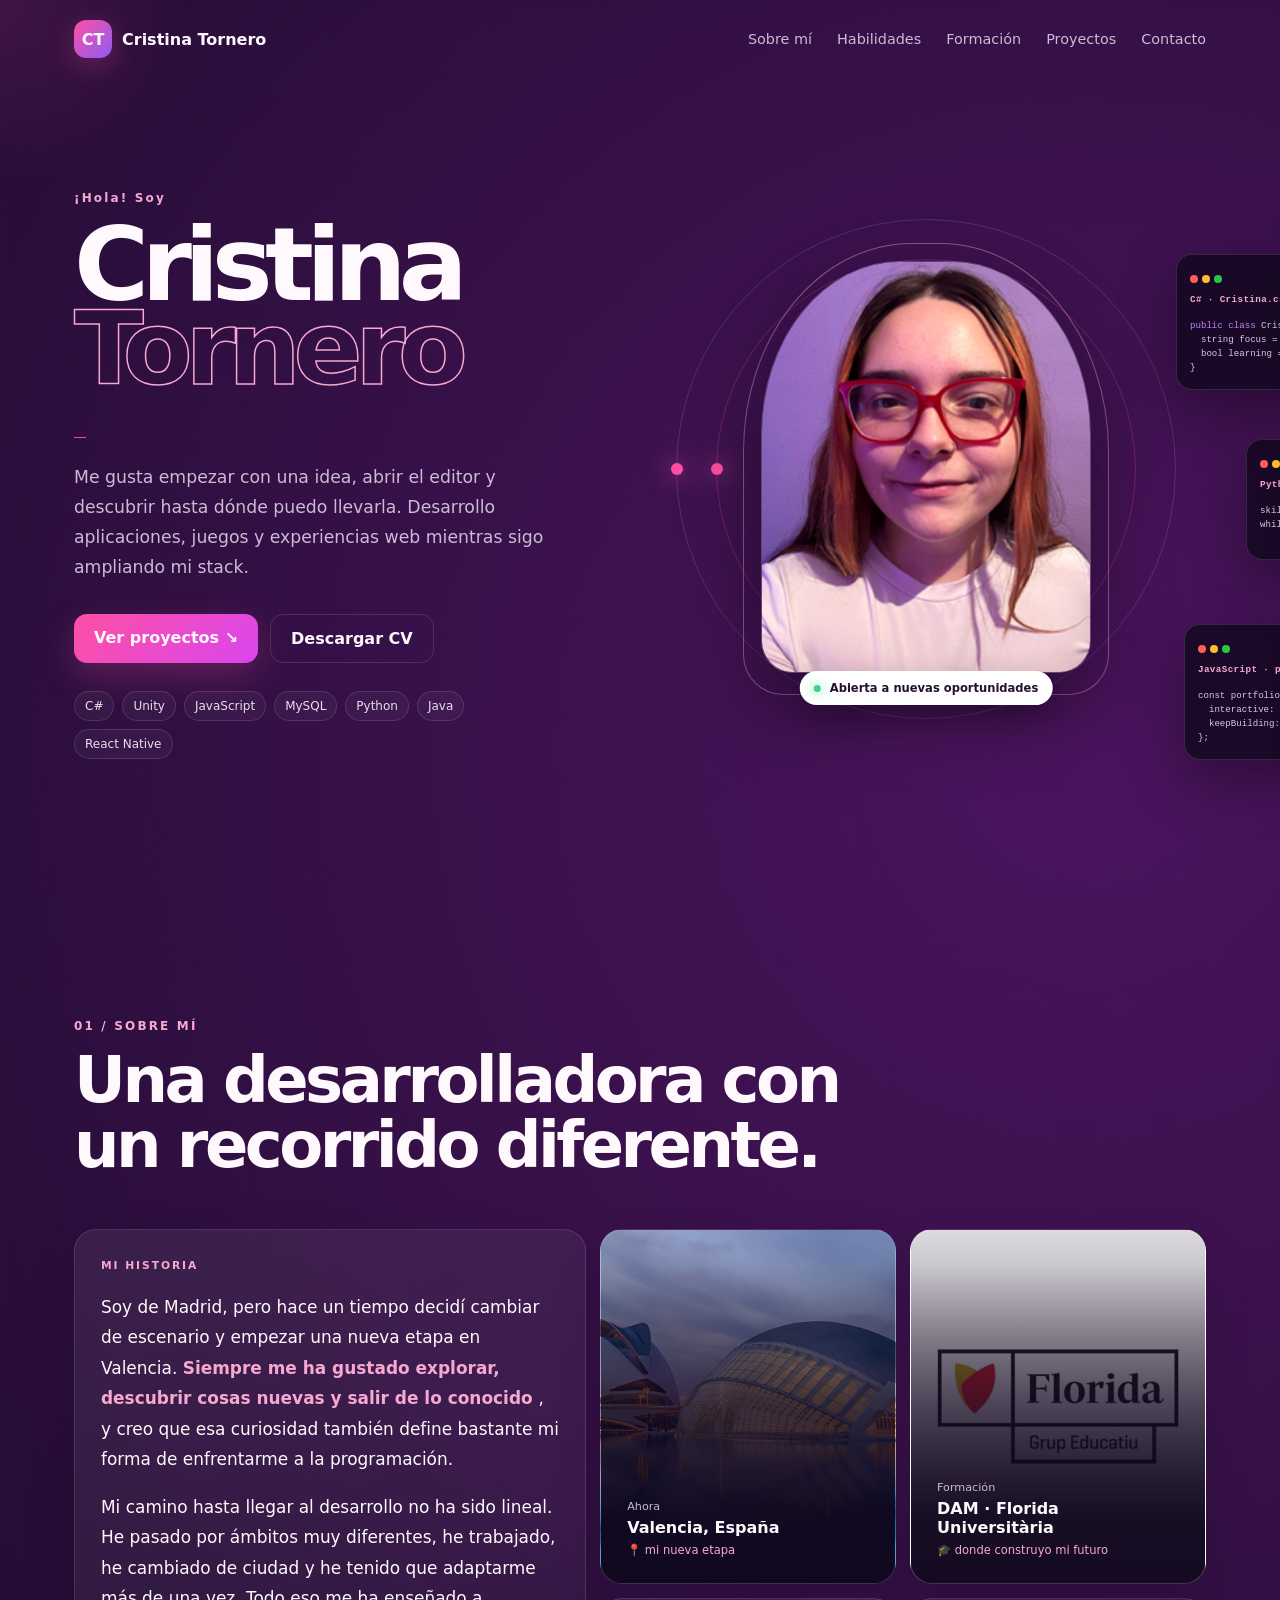
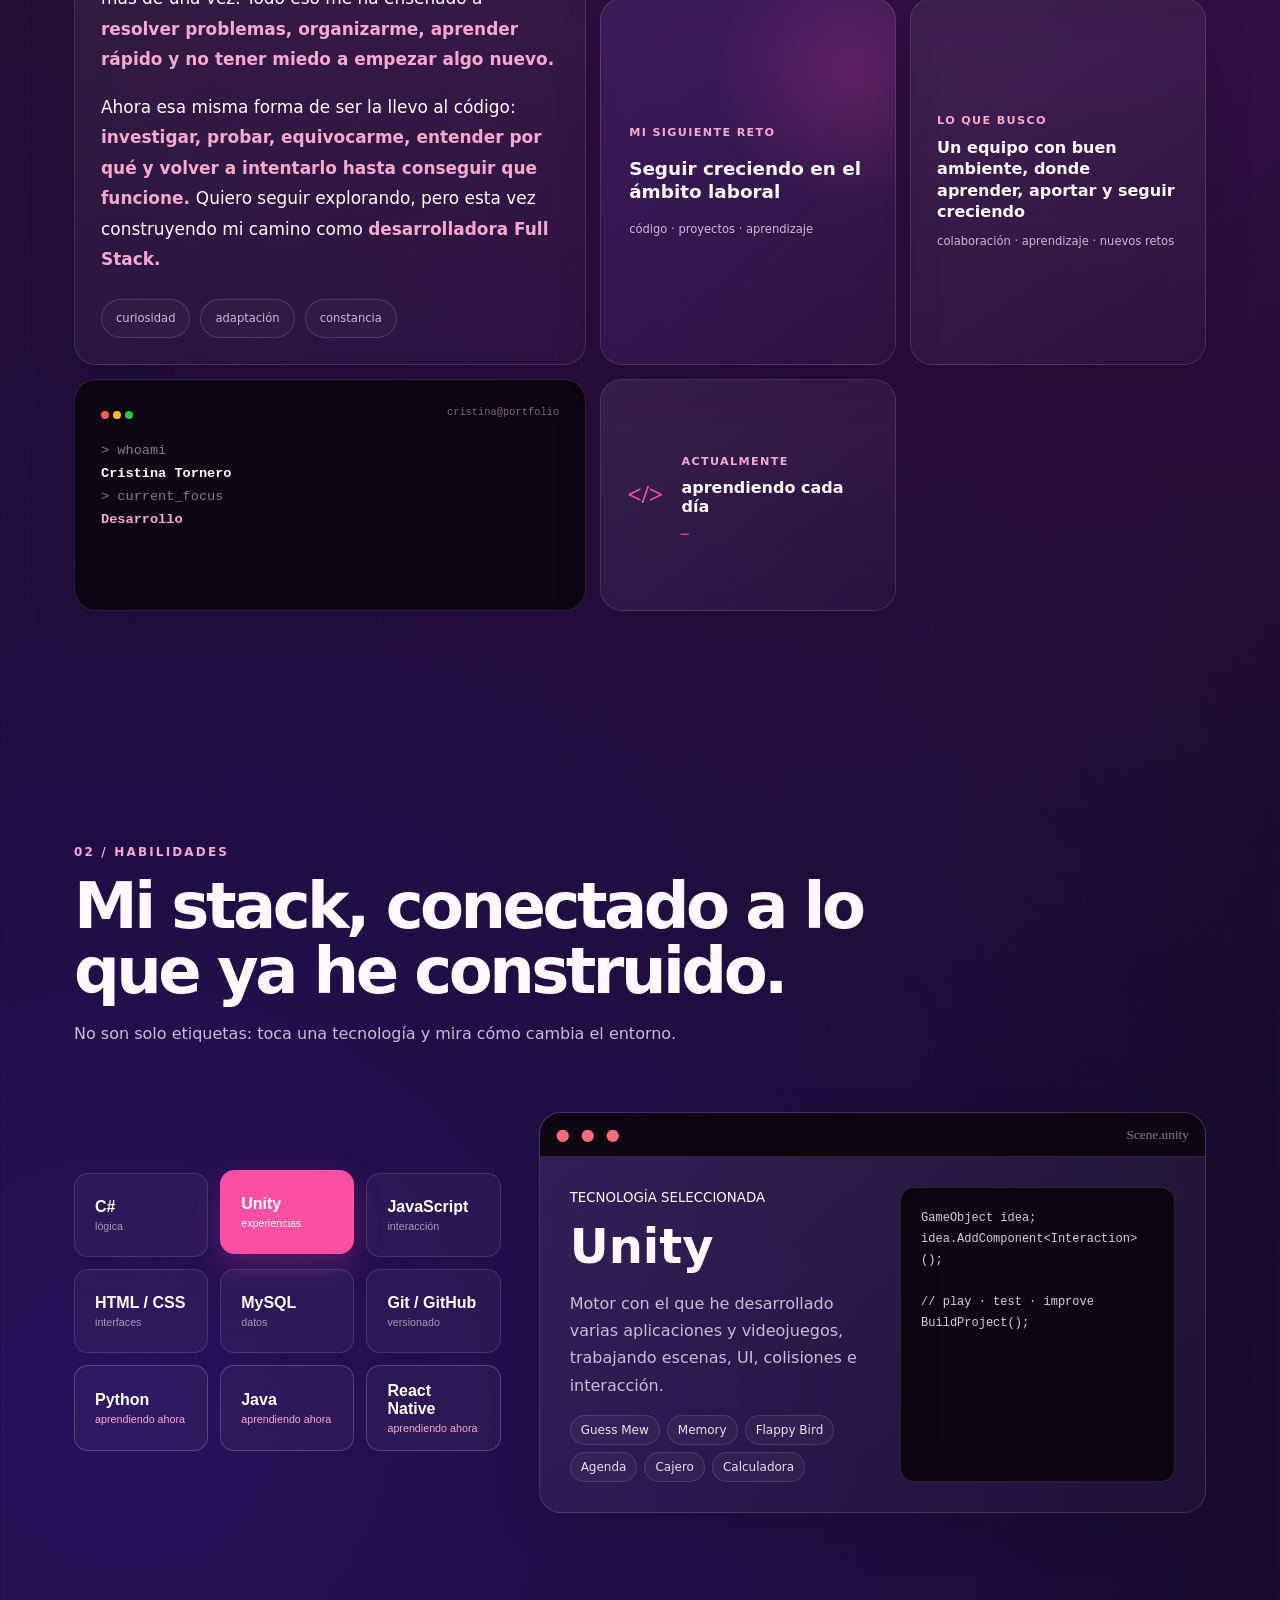
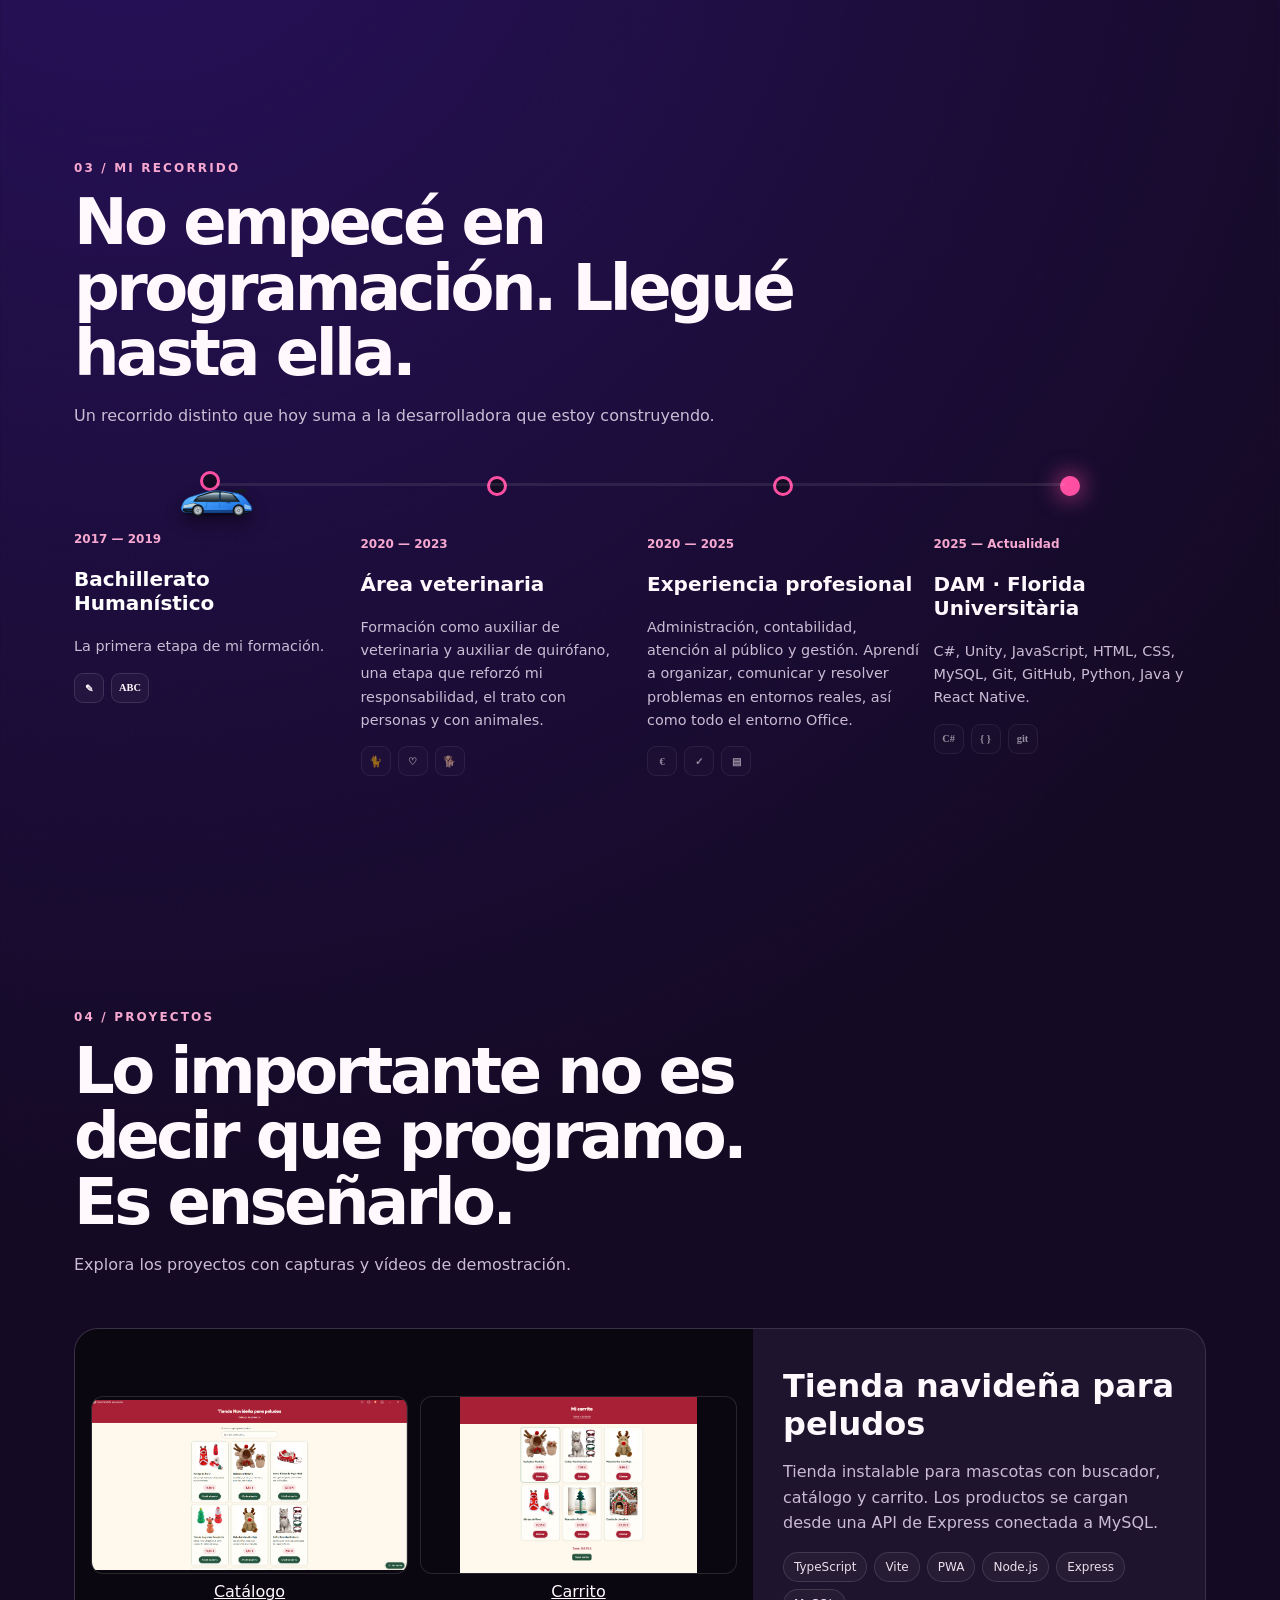
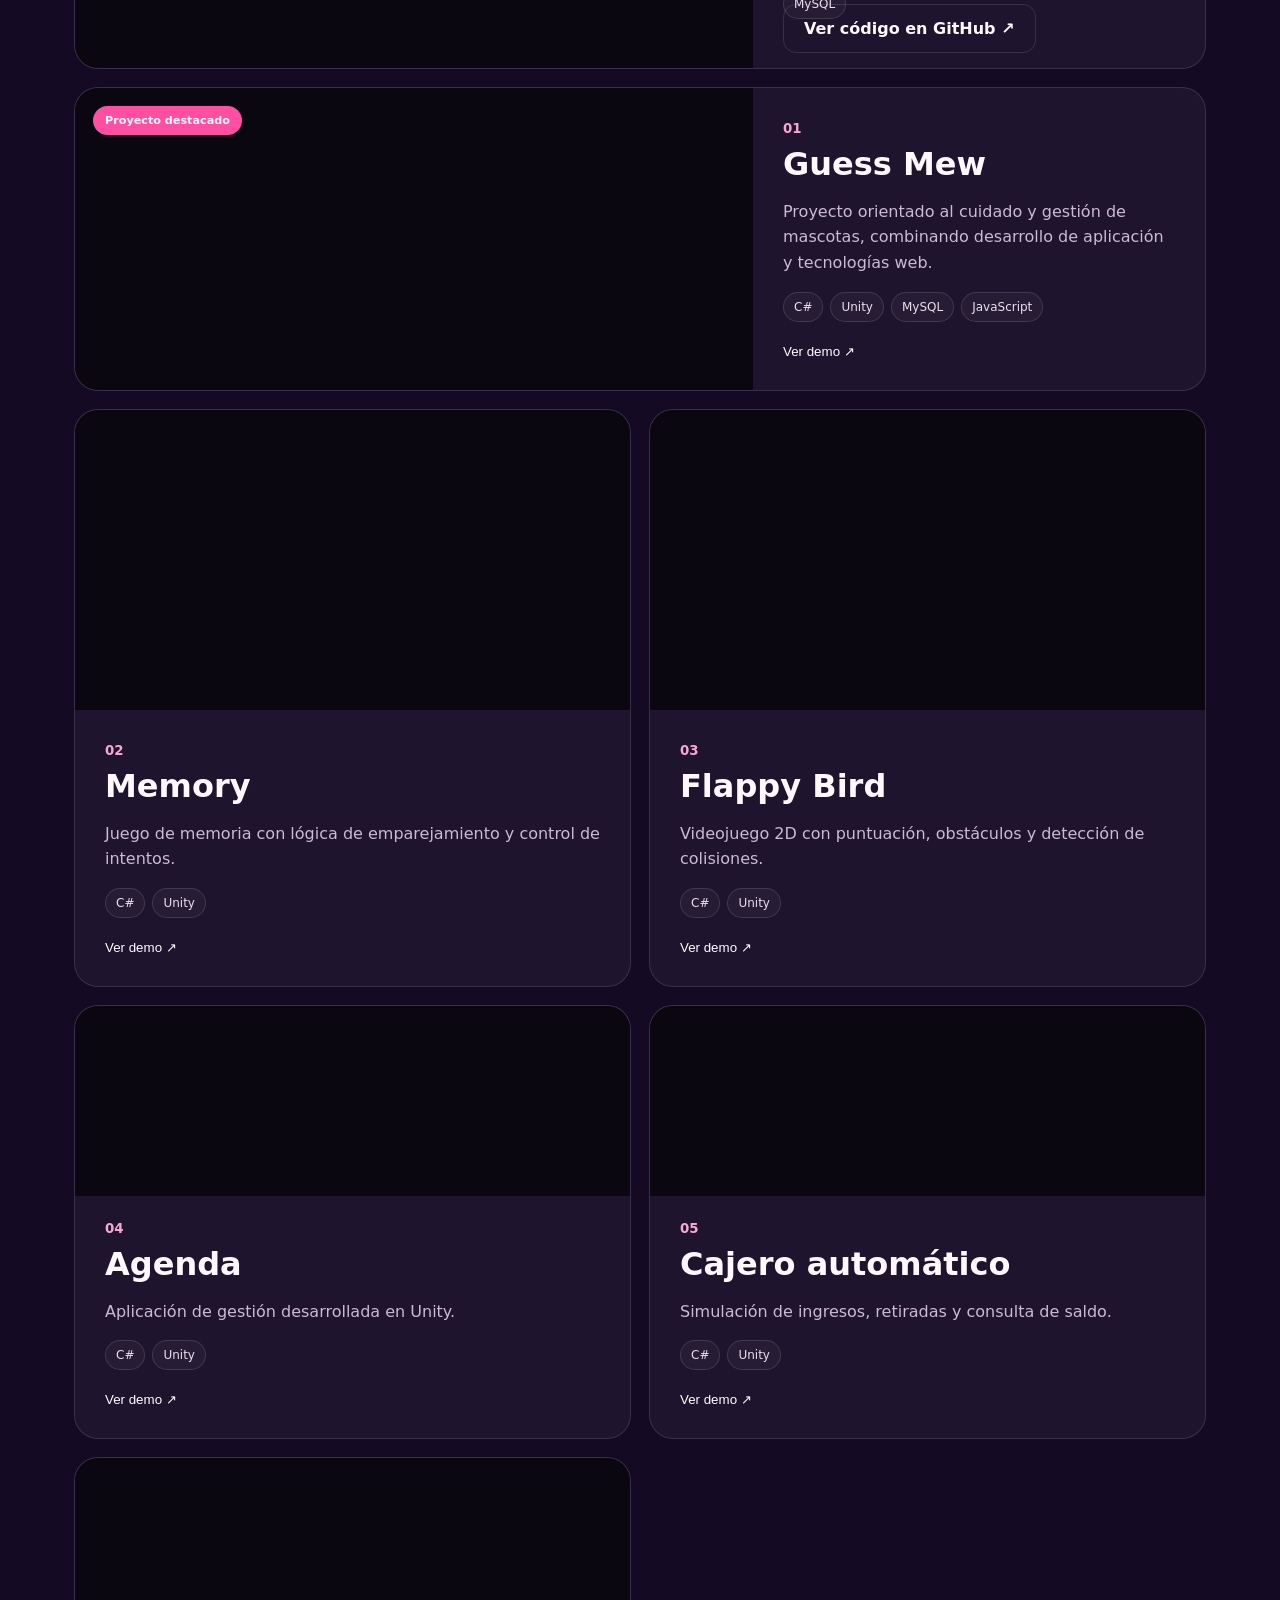
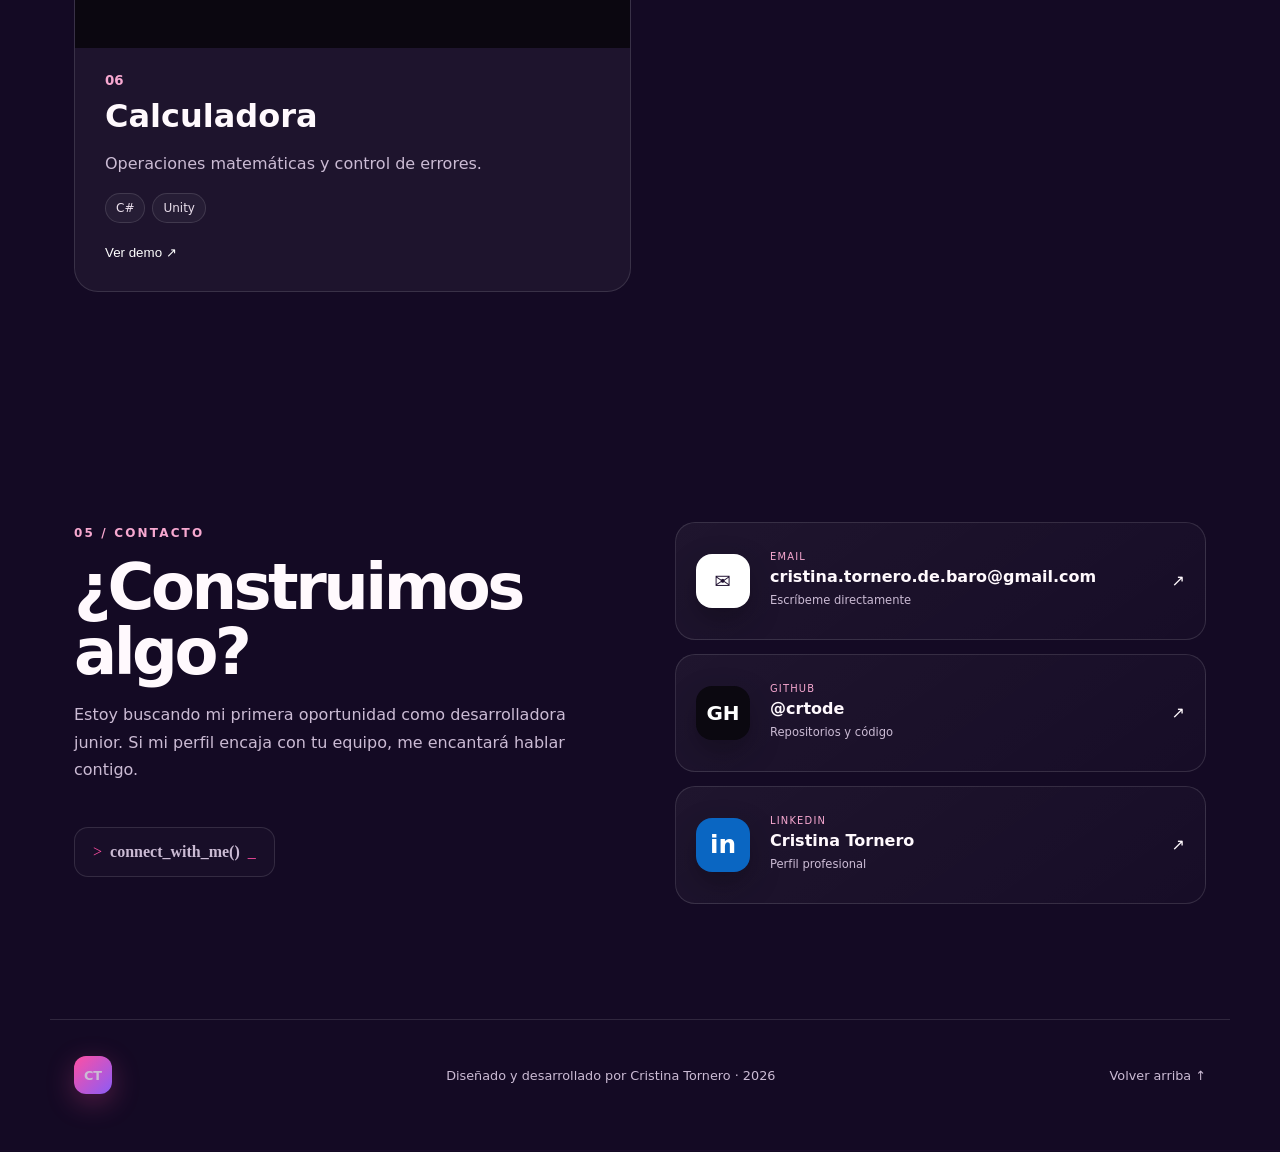
==== commit 4e8c4cd4: "Añadir tienda navideña al portfolio" ====
--- a/portfolioWeb/index.html
+++ b/portfolioWeb/index.html
@@ -308,9 +308,33 @@
         <div class="section-head">
           <span>04 / PROYECTOS</span>
           <h2>Lo importante no es decir que programo.<br />Es enseñarlo.</h2>
-          <p>Haz clic en cualquier proyecto para ver una demo real.</p>
+          <p>Explora los proyectos con capturas y vídeos de demostración.</p>
         </div>
         <div class="project-grid">
+          <article class="project featured shop-project">
+            <div class="project-media shop-gallery">
+              <a href="capturas/tienda/catalogo.png">
+                <img src="capturas/tienda/catalogo.png" alt="Ver captura completa del catálogo de la tienda" loading="lazy" />
+                <span>Catálogo</span>
+              </a>
+              <a href="capturas/tienda/carrito.png">
+                <img src="capturas/tienda/carrito.png" alt="Ver captura completa del carrito de la tienda" loading="lazy" />
+                <span>Carrito</span>
+              </a>
+            </div>
+            <div class="project-copy">
+              <h3>Tienda navideña para peludos</h3>
+              <p>
+                Tienda instalable para mascotas con buscador, catálogo y carrito.
+                Los productos se cargan desde una API de Express conectada a MySQL.
+              </p>
+              <div class="tags">
+                <span>TypeScript</span><span>Vite</span><span>PWA</span>
+                <span>Node.js</span><span>Express</span><span>MySQL</span>
+              </div>
+              <a class="btn" href="https://github.com/crtode/tienda-navide-a-para-peludos">Ver código en GitHub ↗</a>
+            </div>
+          </article>
           <article class="project featured tilt" data-project="guess">
             <div class="project-media">
               <video
--- a/portfolioWeb/estilos.css
+++ b/portfolioWeb/estilos.css
@@ -2517,3 +2517,35 @@
     display: none !important;
   }
 }
+
+.shop-project {
+  cursor: default;
+}
+.shop-gallery {
+  display: grid;
+  grid-template-columns: repeat(2, minmax(0, 1fr));
+  gap: 12px;
+  align-content: center;
+  padding: 16px;
+  min-height: 0;
+}
+.shop-gallery::after {
+  content: none;
+}
+.shop-gallery a {
+  display: grid;
+  gap: 8px;
+  text-align: center;
+}
+.shop-gallery img {
+  display: block;
+  width: 100%;
+  aspect-ratio: 16 / 9;
+  object-fit: contain;
+  background: #0b0710;
+  border: 1px solid var(--line);
+  border-radius: 12px;
+}
+.shop-project .btn {
+  margin-top: 18px;
+}
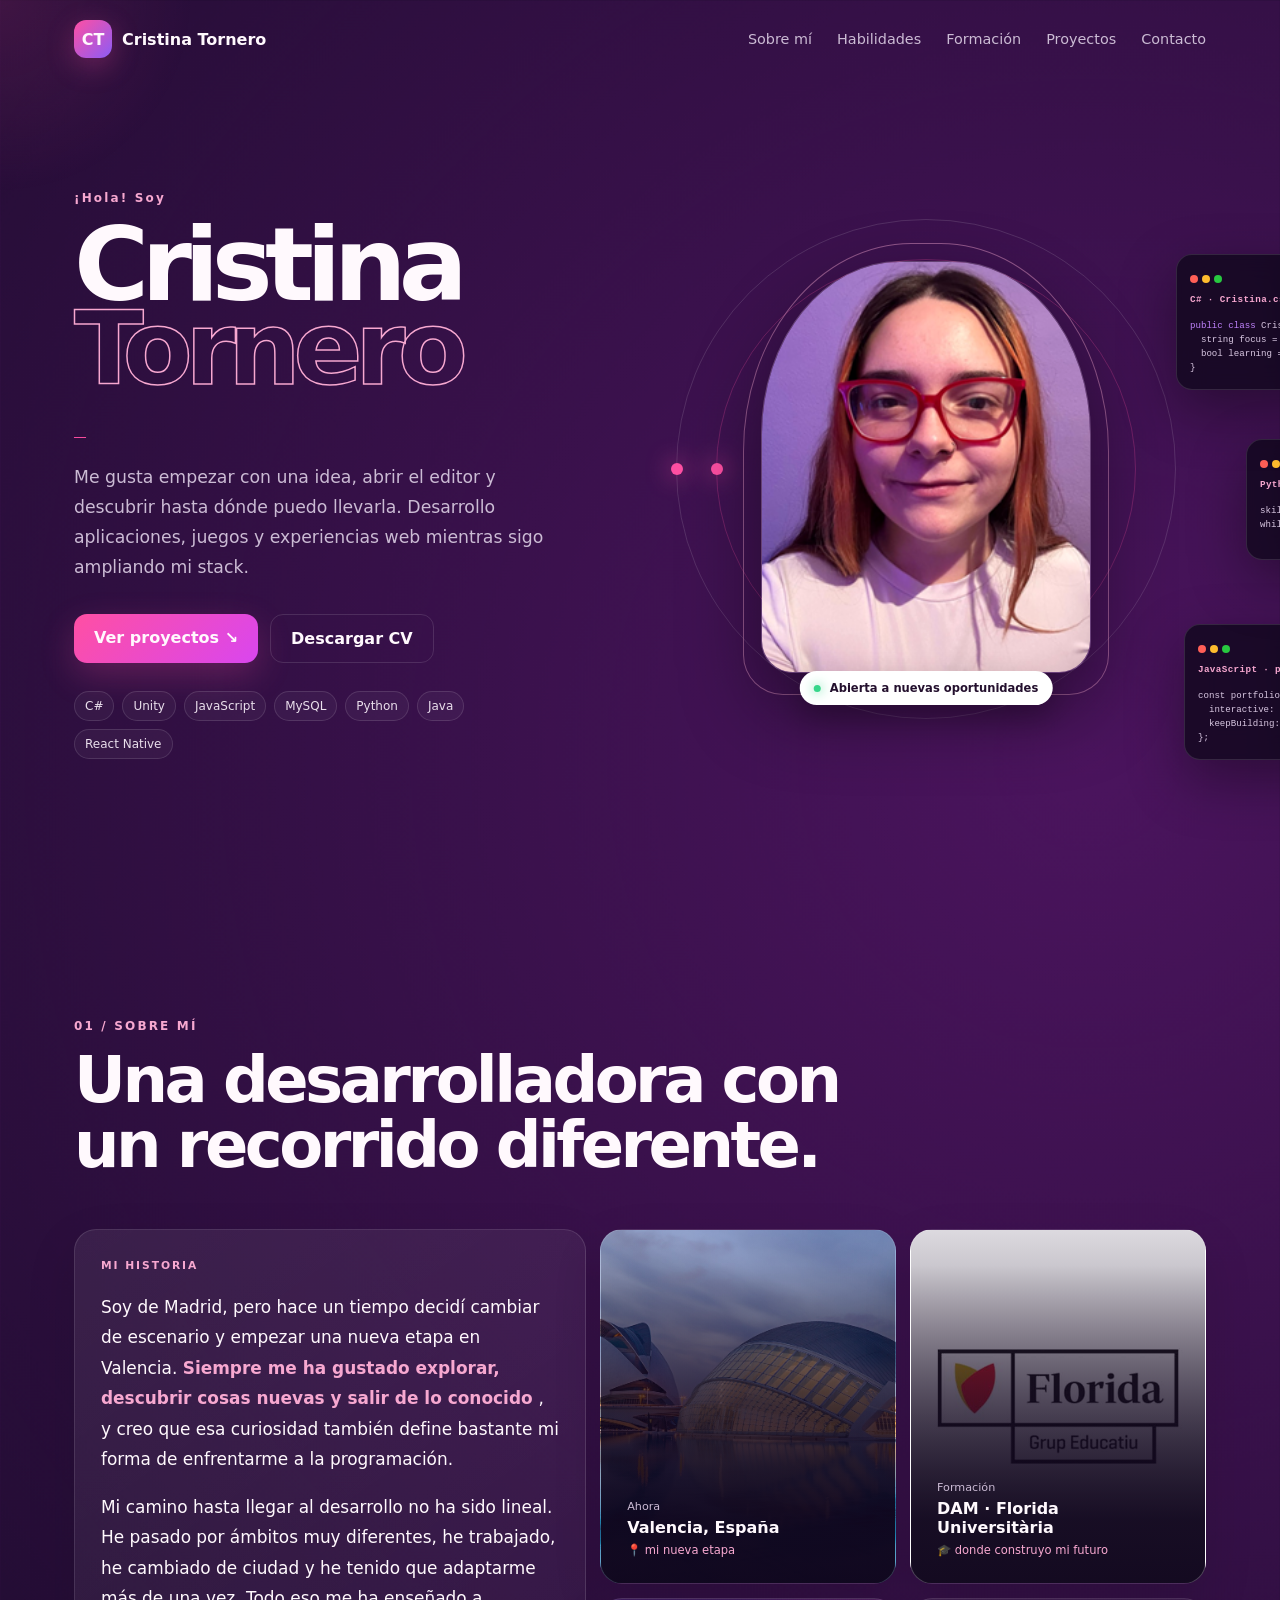
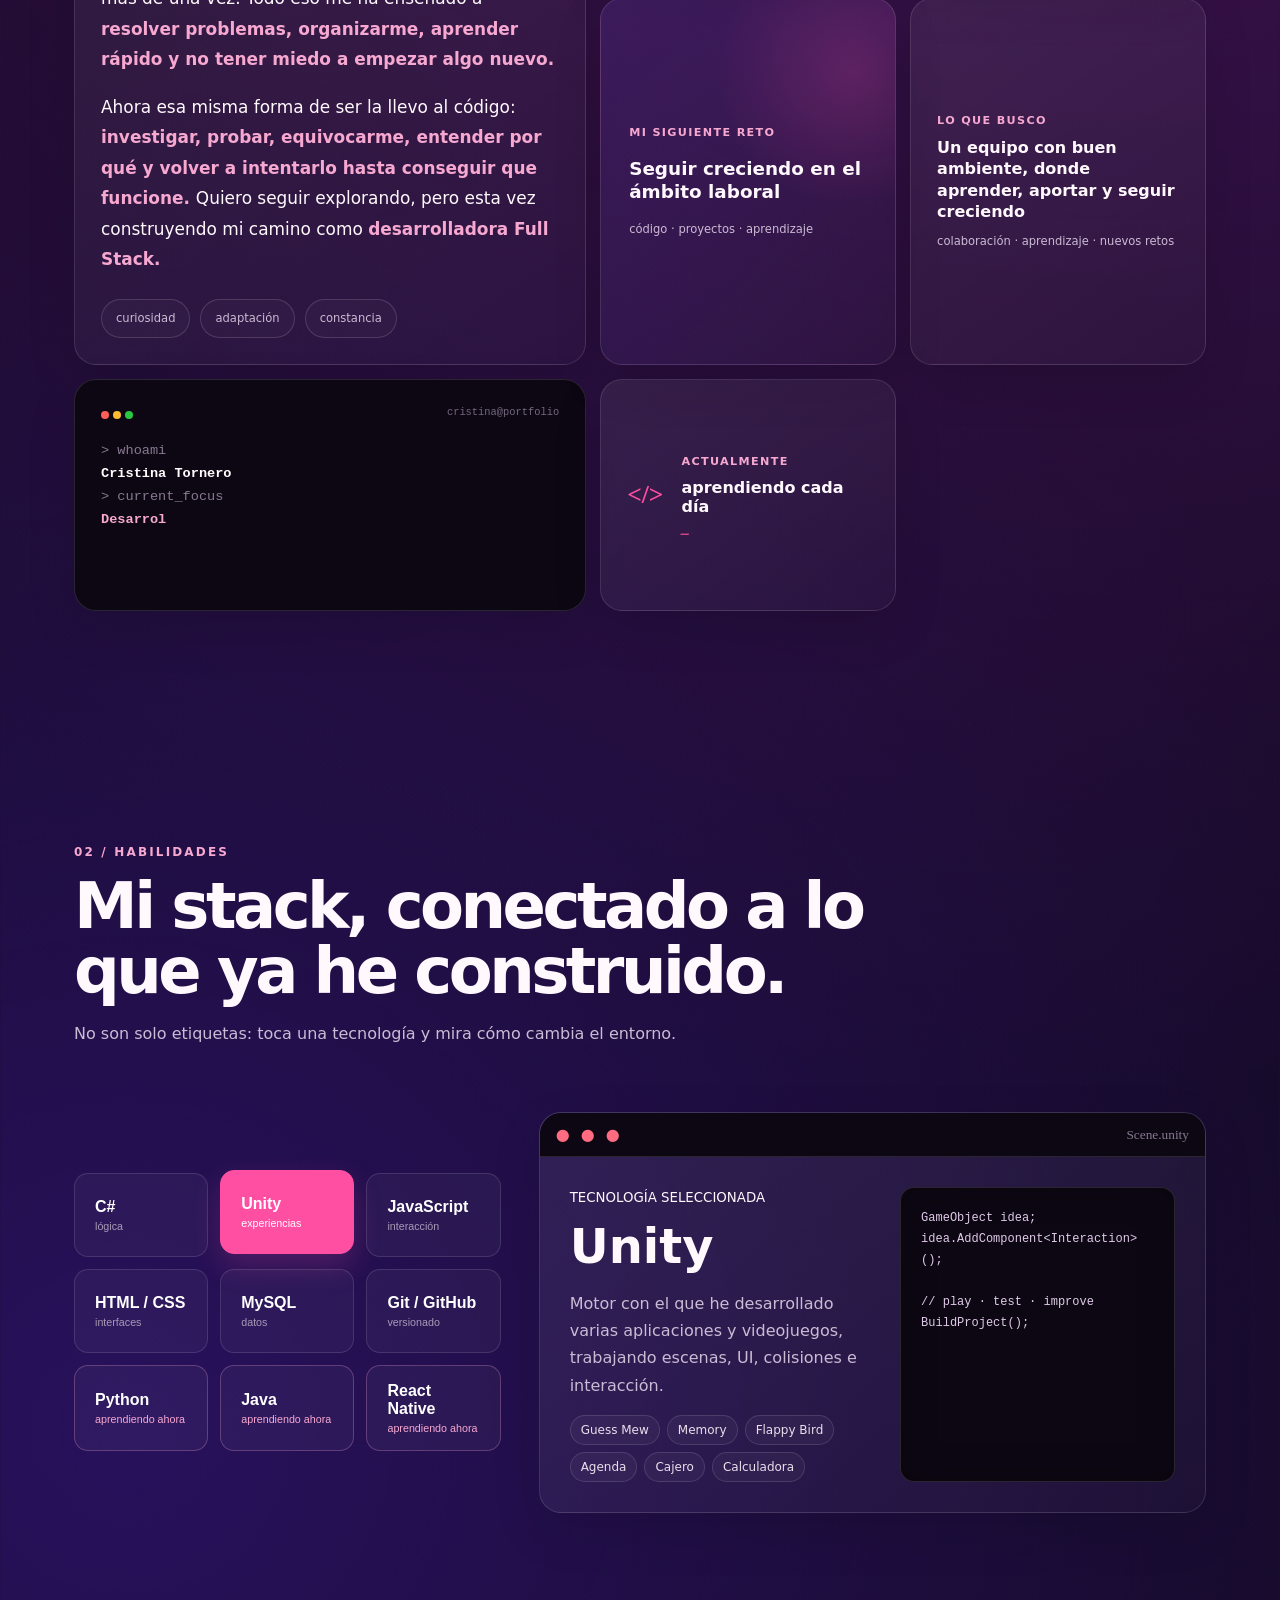
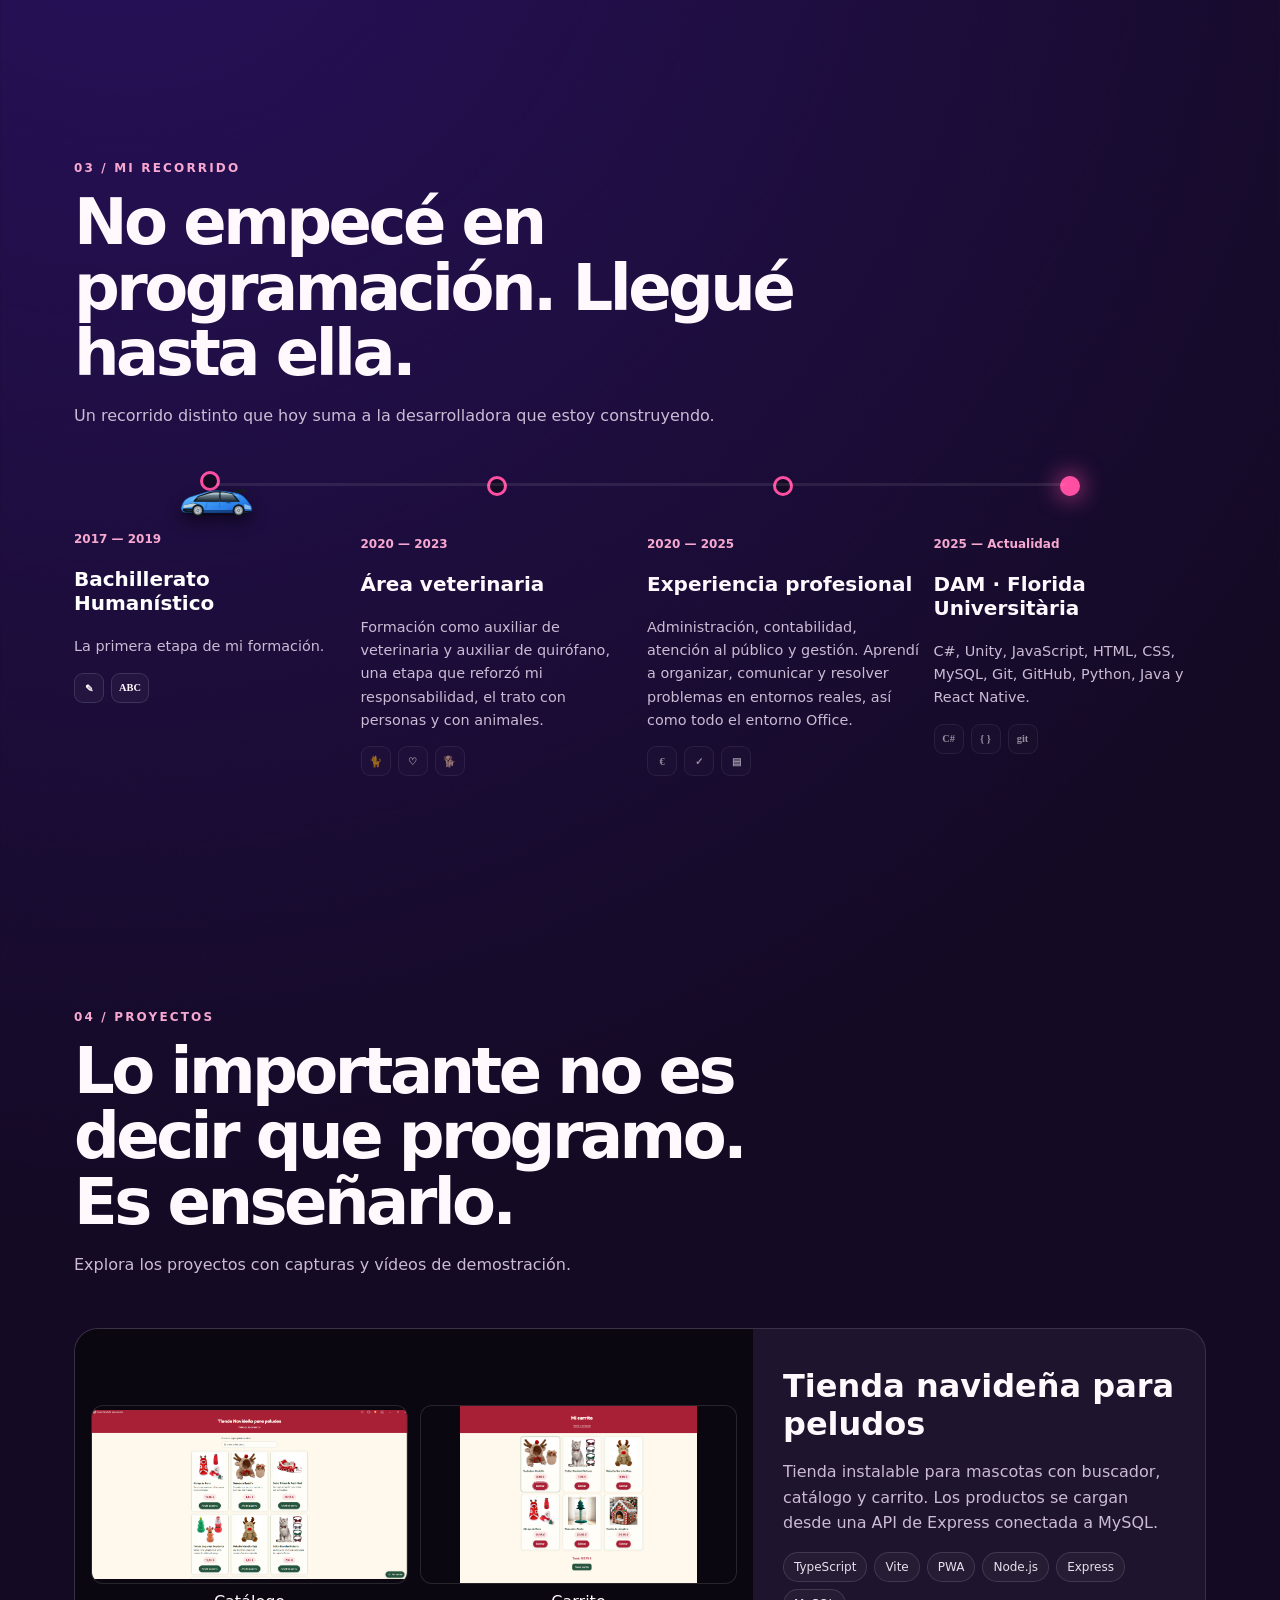
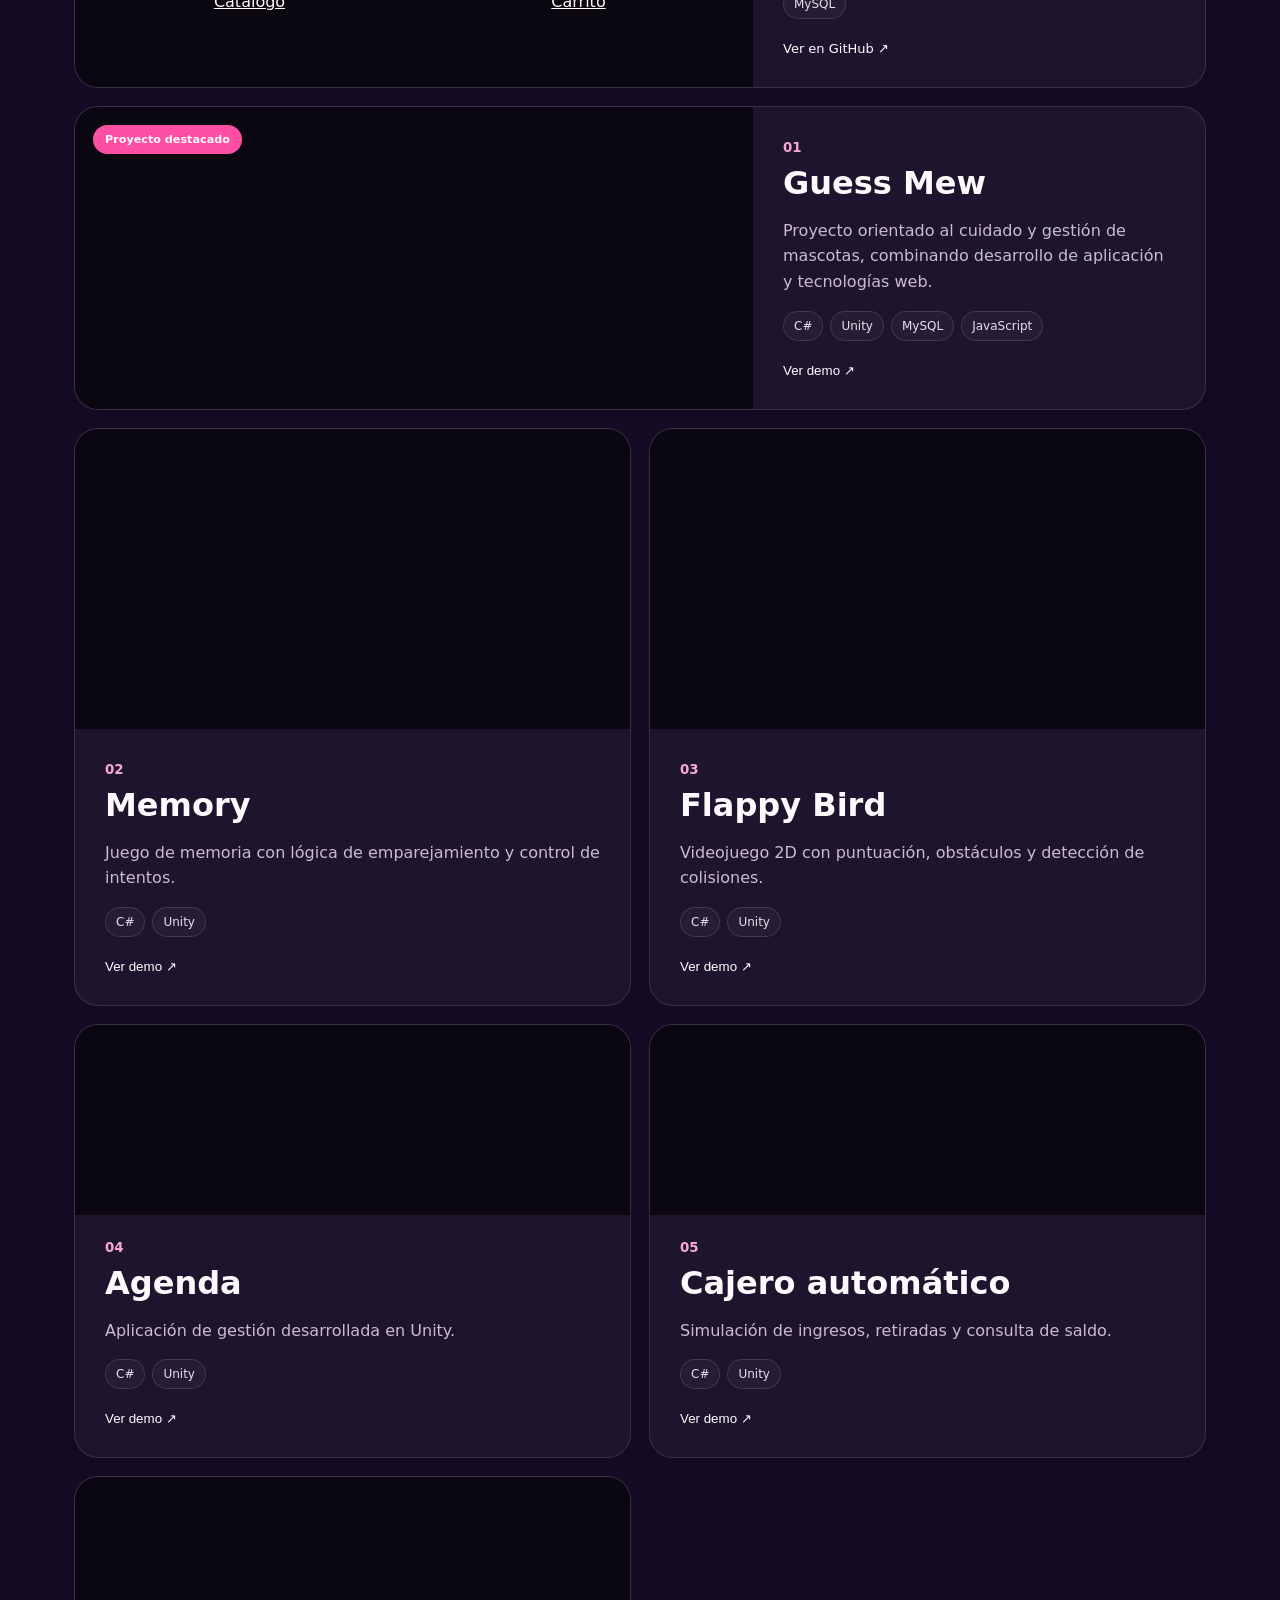
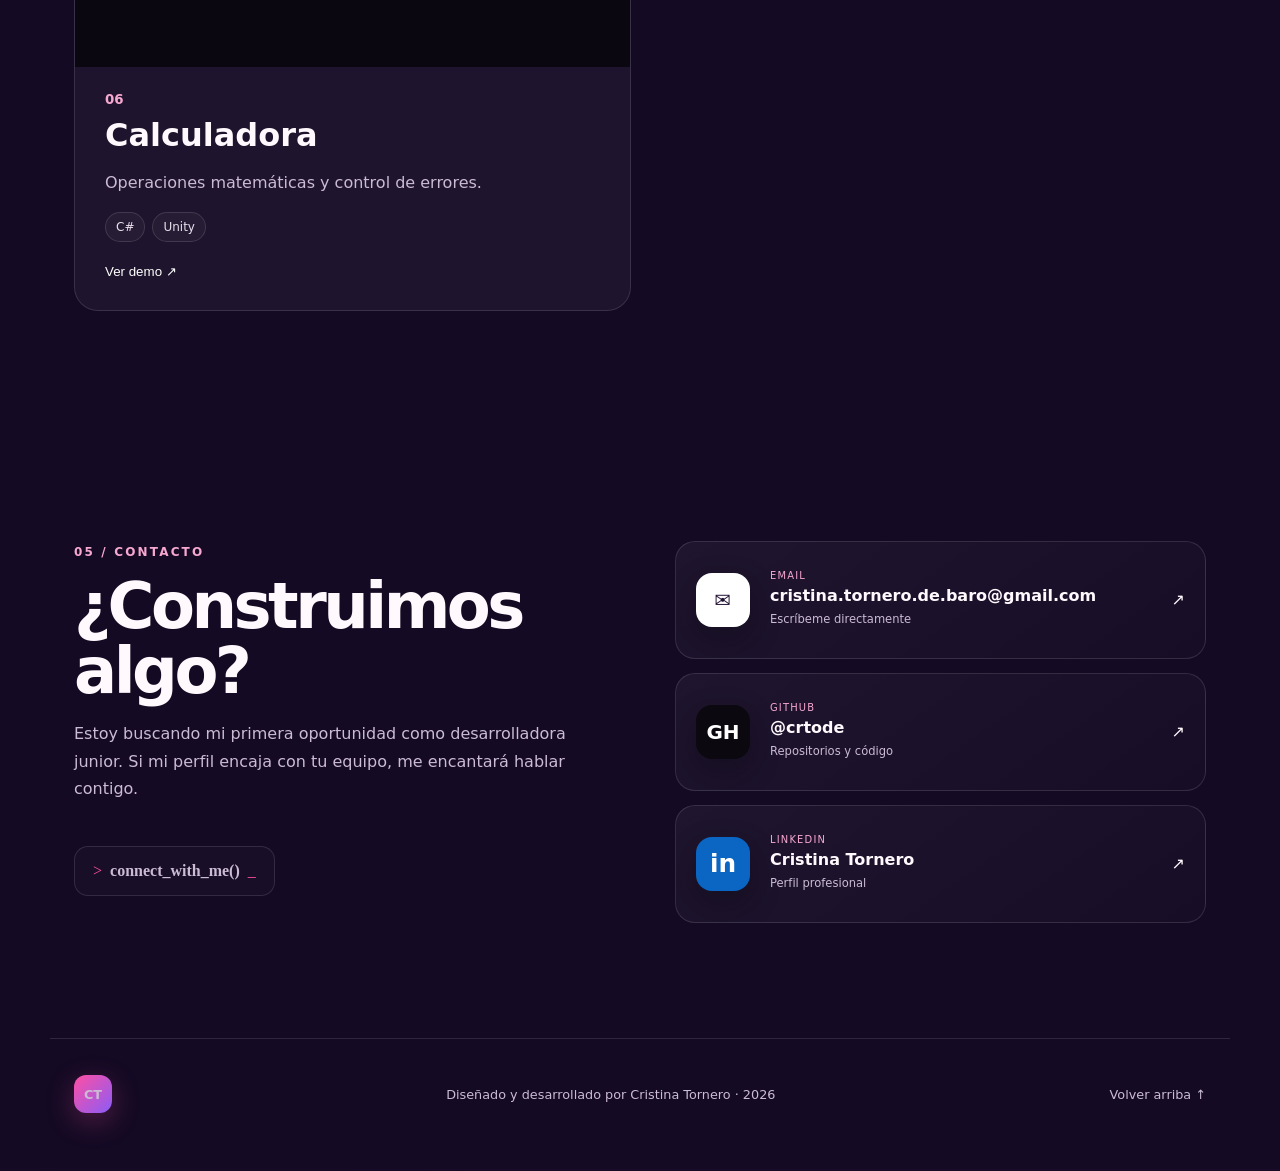
==== commit c15a1eb6: "Ajustar el enlace a GitHub en la ficha de la tienda" ====
--- a/portfolioWeb/index.html
+++ b/portfolioWeb/index.html
@@ -332,7 +332,7 @@
                 <span>TypeScript</span><span>Vite</span><span>PWA</span>
                 <span>Node.js</span><span>Express</span><span>MySQL</span>
               </div>
-              <a class="btn" href="https://github.com/crtode/tienda-navide-a-para-peludos">Ver código en GitHub ↗</a>
+              <a class="project-link" href="https://github.com/crtode/tienda-navide-a-para-peludos">Ver en GitHub ↗</a>
             </div>
           </article>
           <article class="project featured tilt" data-project="guess">
--- a/portfolioWeb/estilos.css
+++ b/portfolioWeb/estilos.css
@@ -2546,6 +2546,14 @@
   border: 1px solid var(--line);
   border-radius: 12px;
 }
-.shop-project .btn {
-  margin-top: 18px;
-}
+.project-copy .project-link {
+  display: inline-block;
+  margin-top: 22px;
+  color: #fff;
+  font-size: 0.8125rem;
+  text-decoration: none;
+}
+.project-link:hover,
+.project-link:focus-visible {
+  text-decoration: underline;
+}
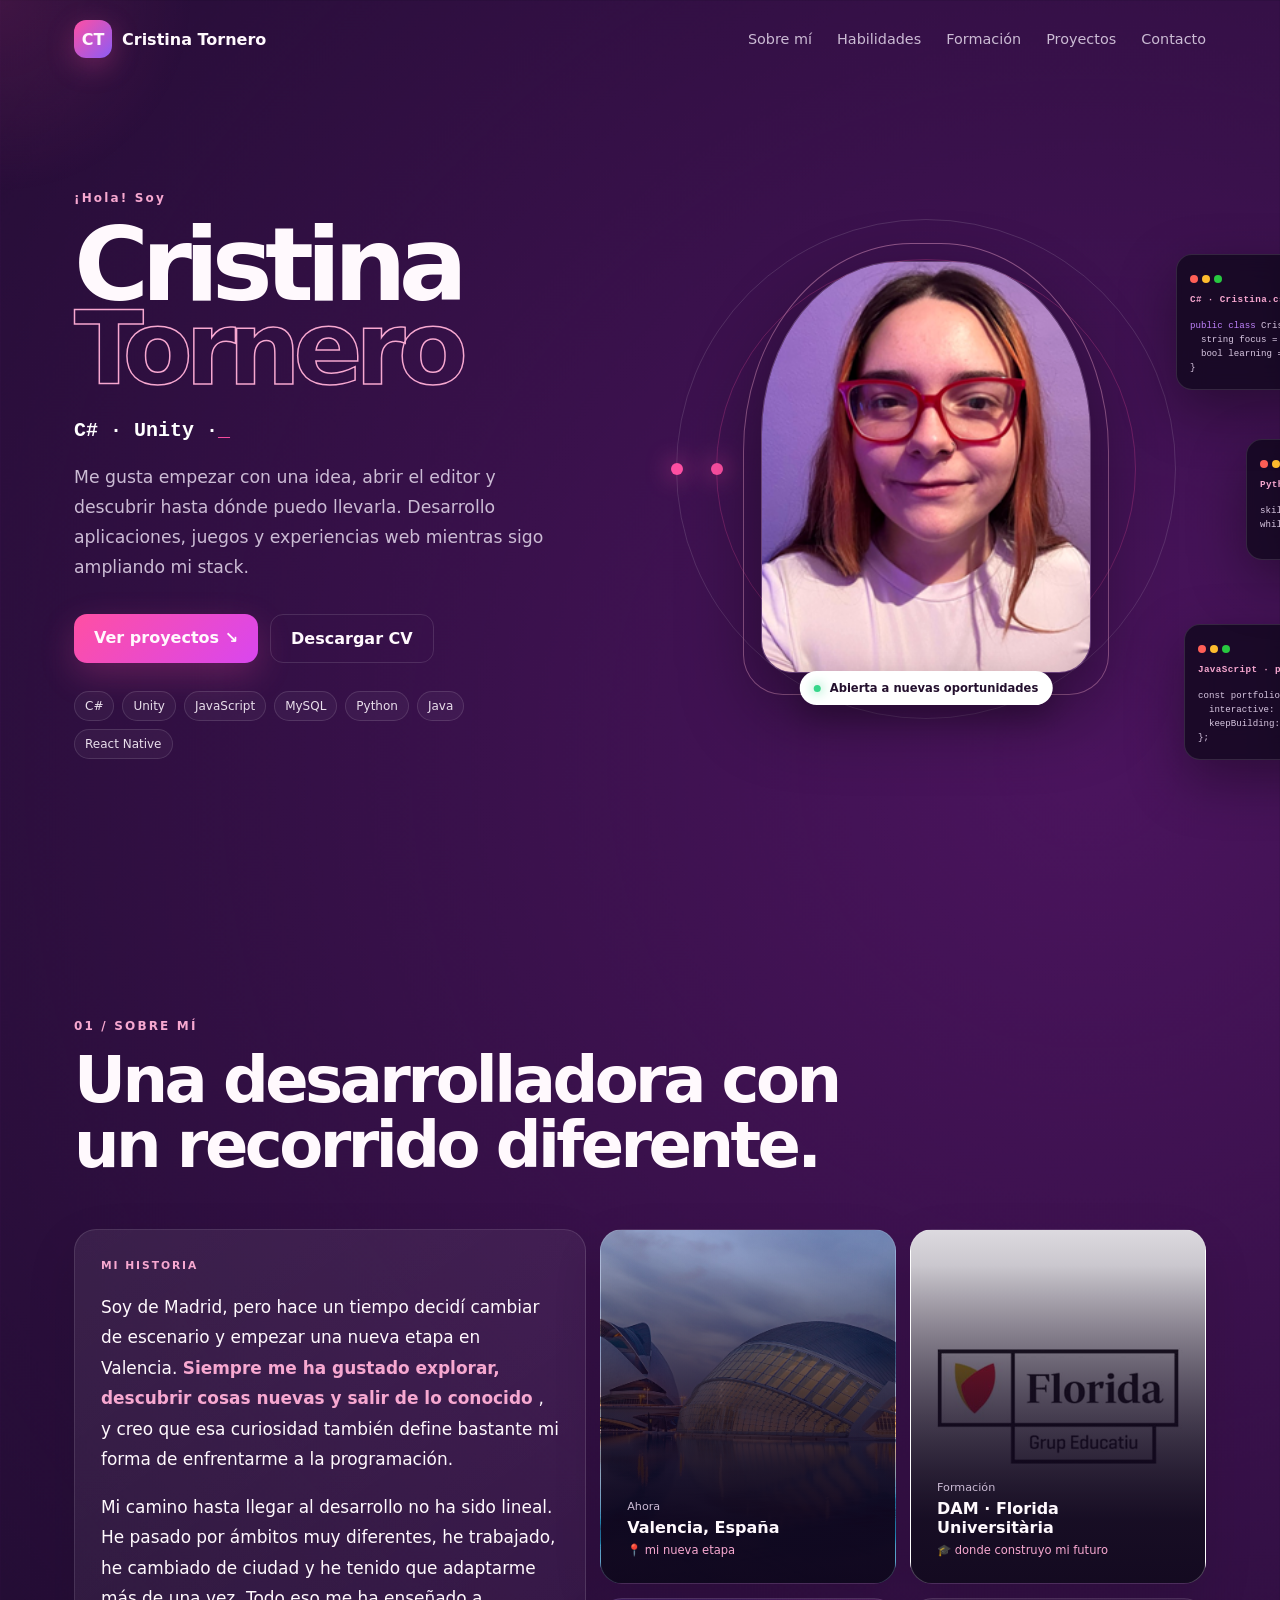
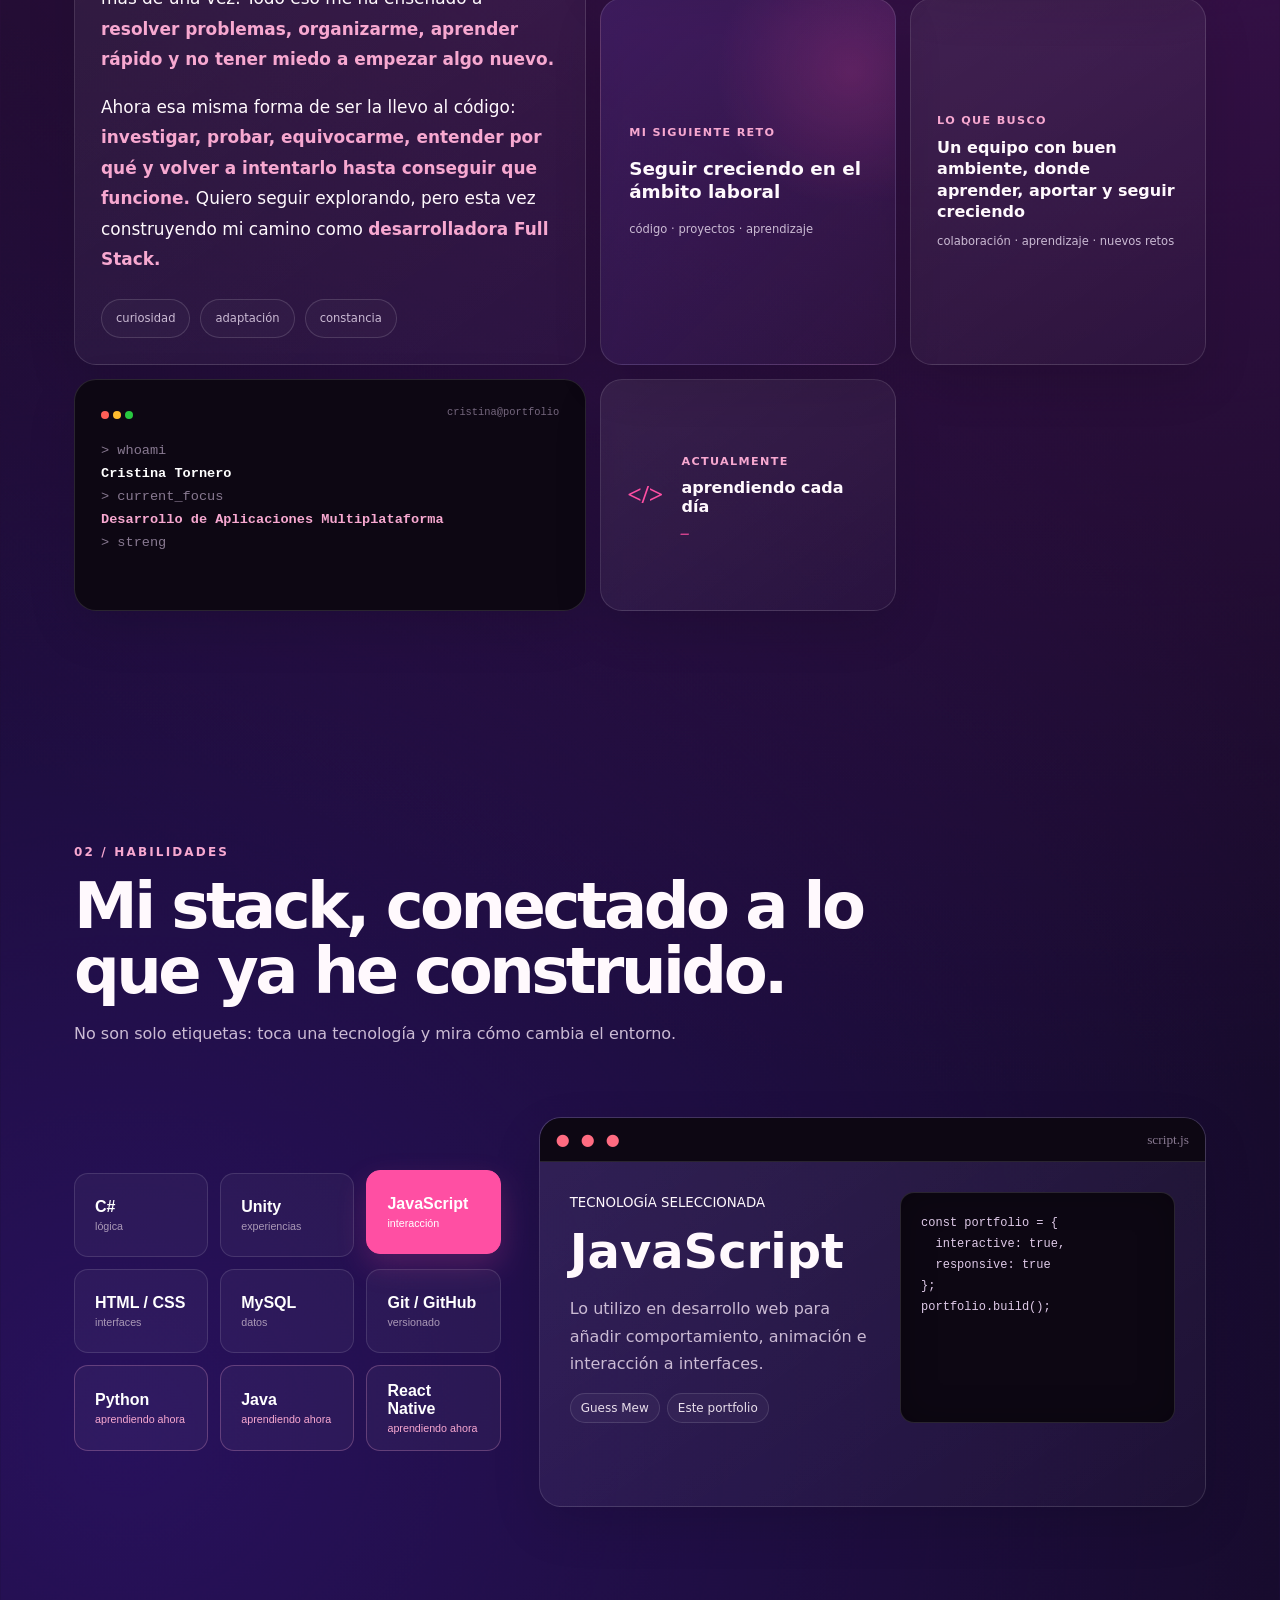
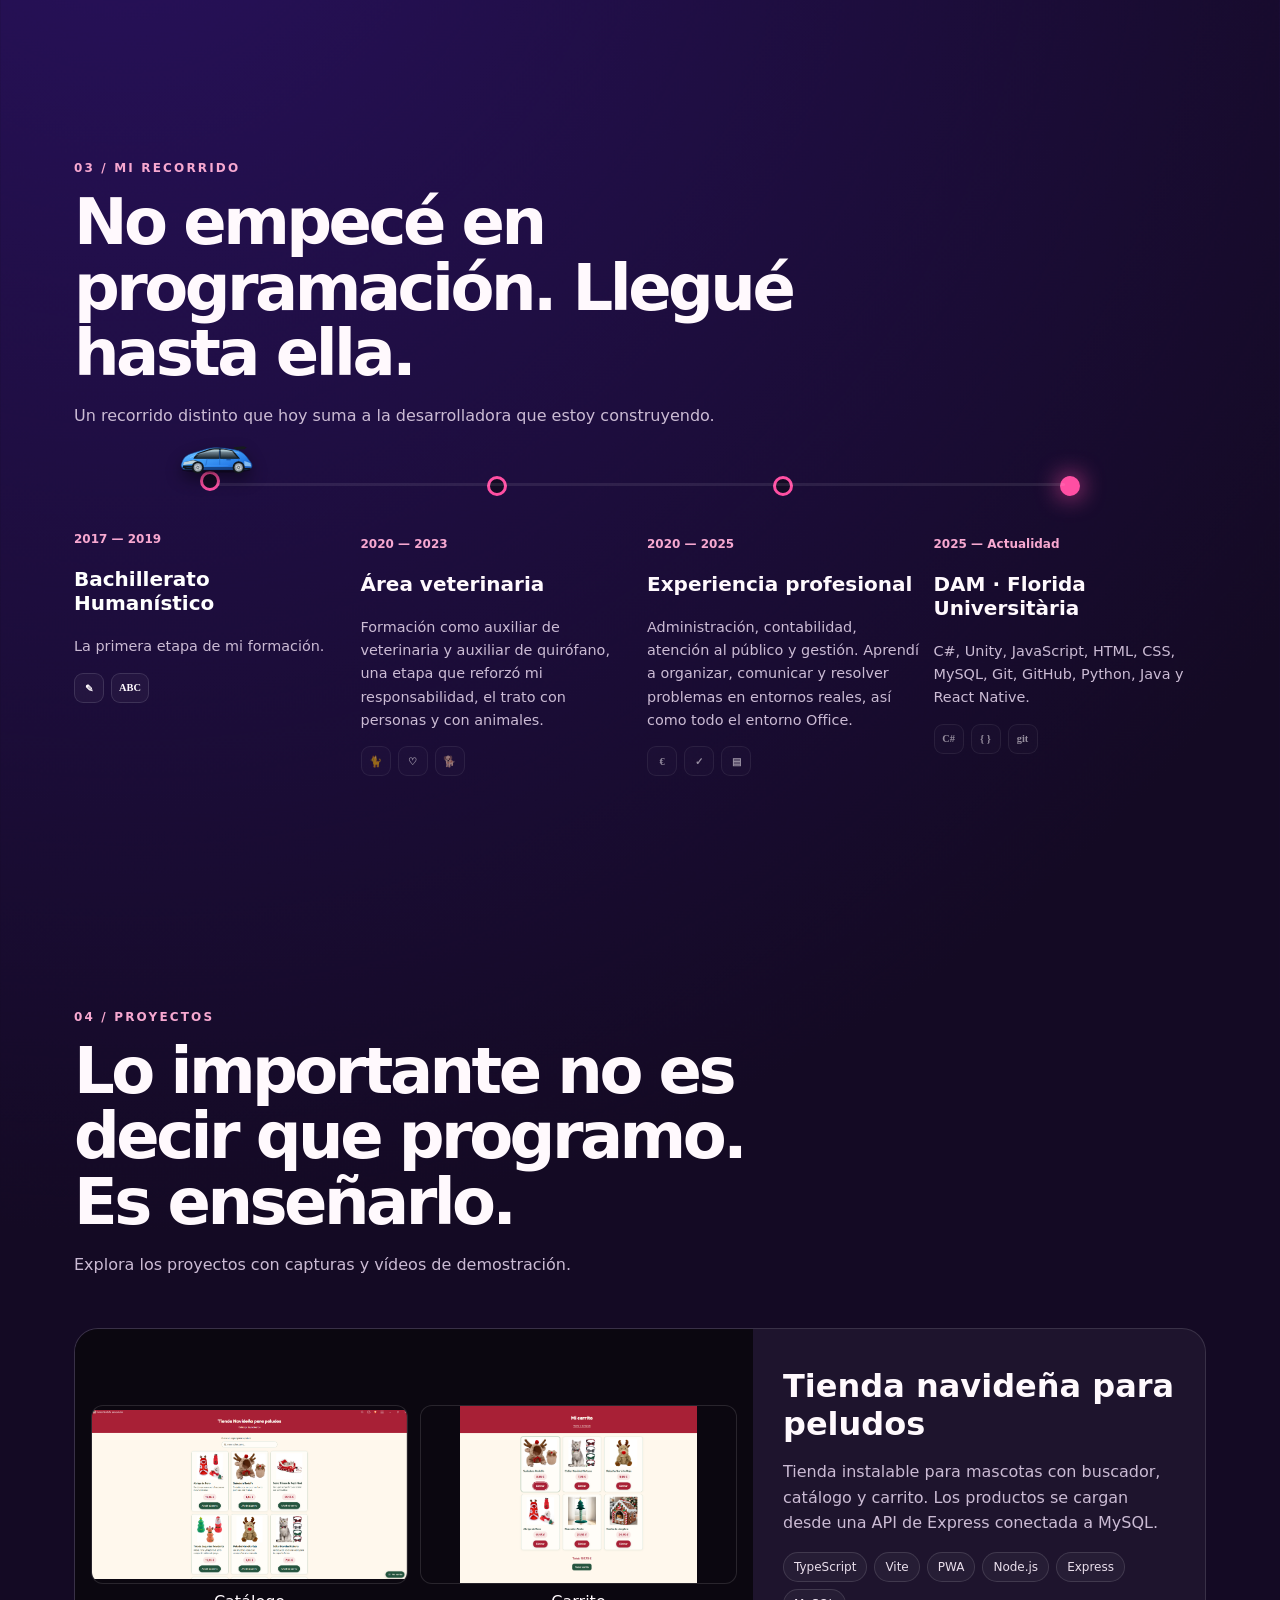
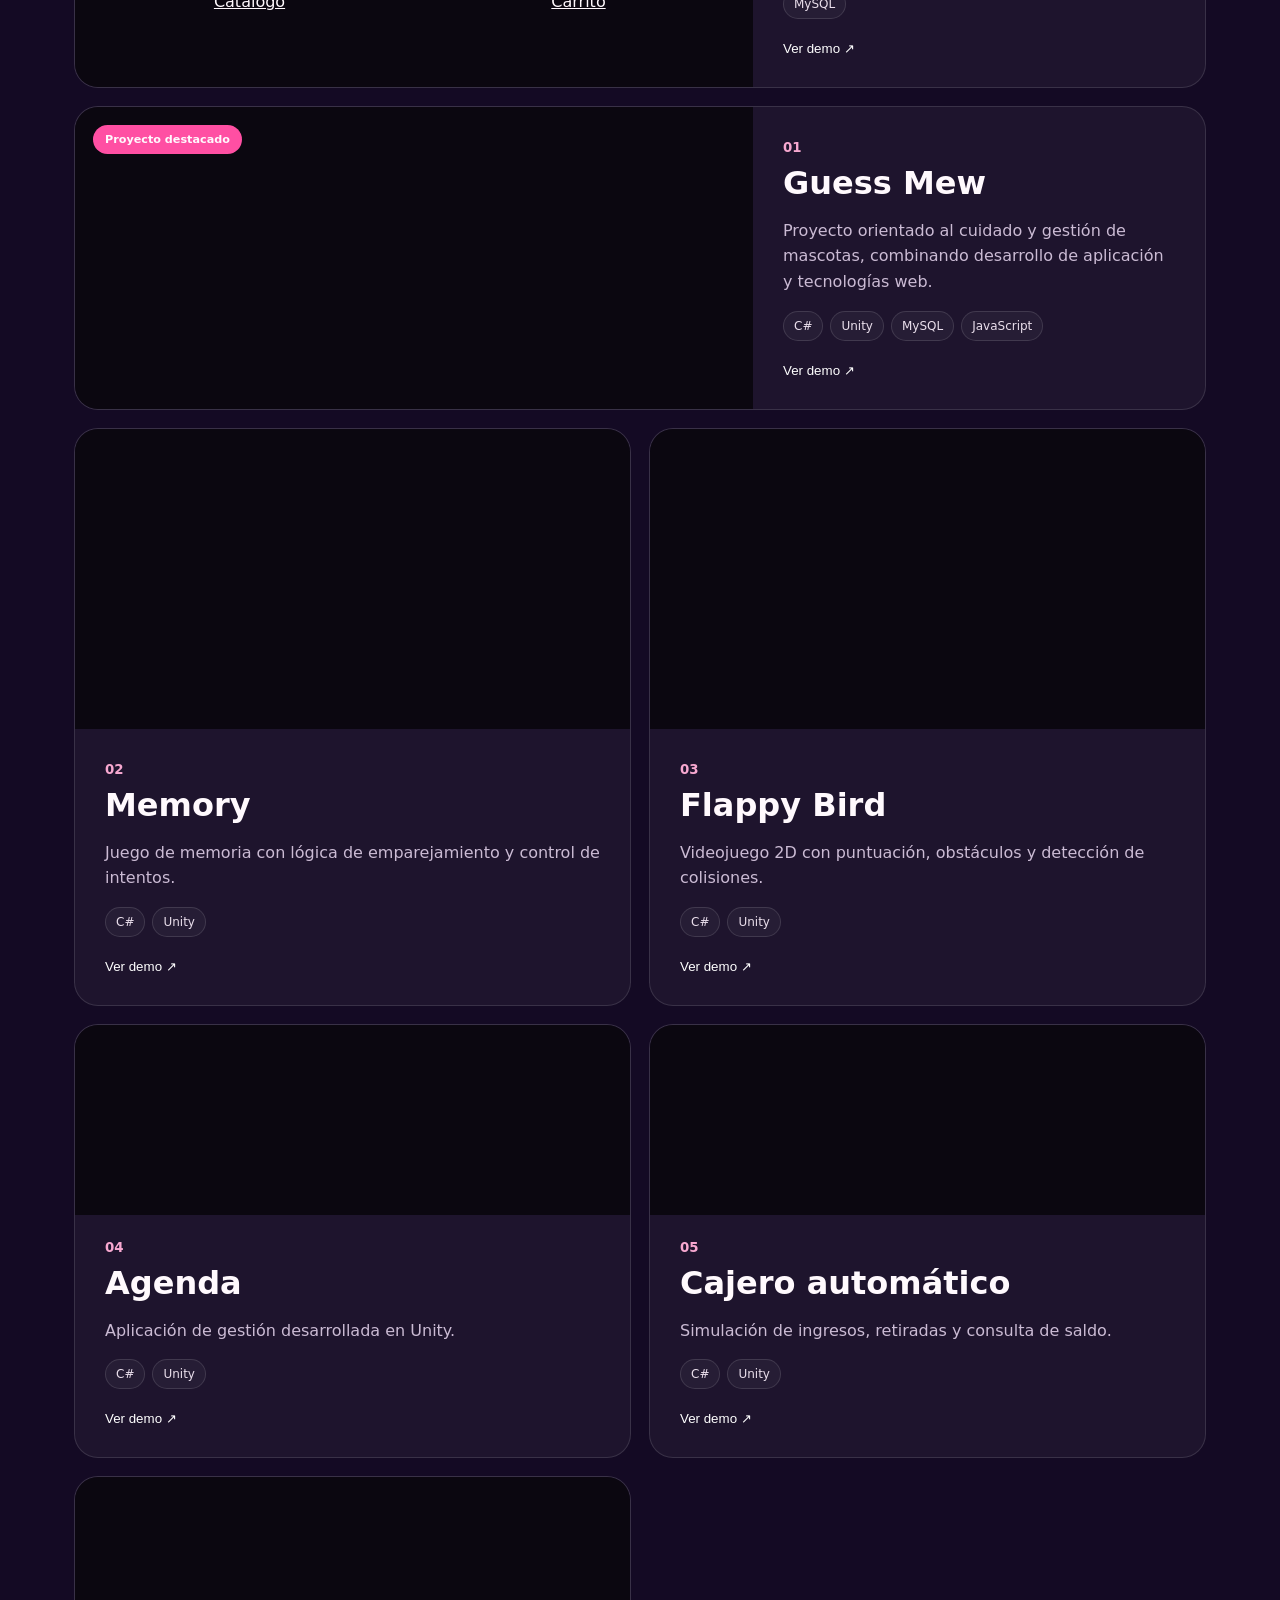
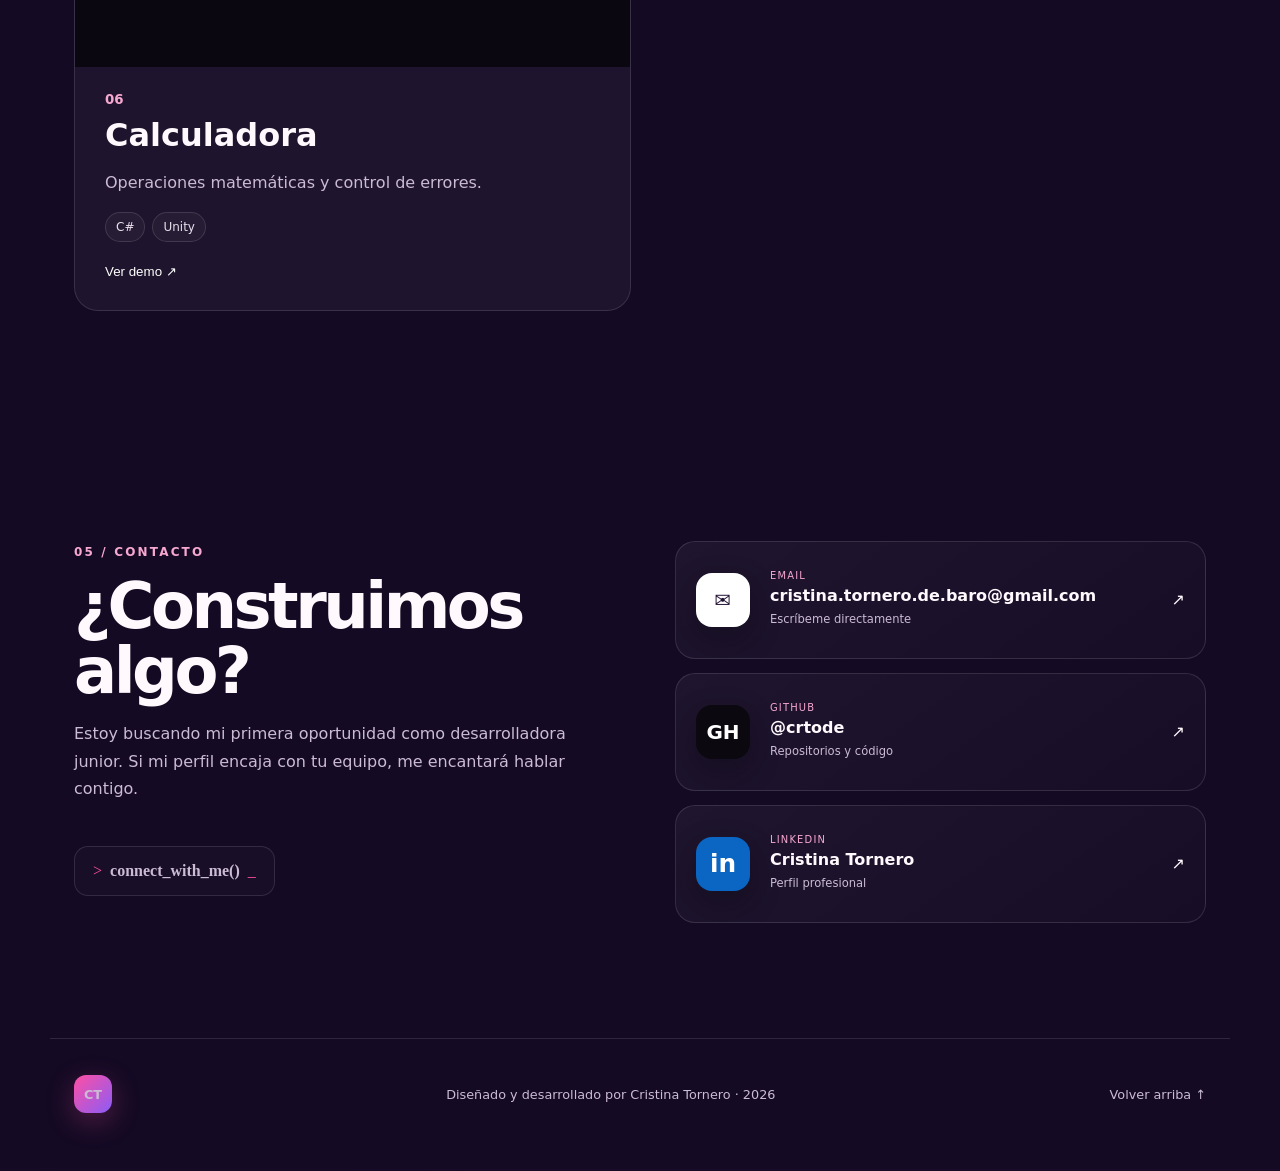
==== commit 40c0be7f: "Añadir vídeo de demostración de la tienda" ====
--- a/portfolioWeb/index.html
+++ b/portfolioWeb/index.html
@@ -332,7 +332,7 @@
                 <span>TypeScript</span><span>Vite</span><span>PWA</span>
                 <span>Node.js</span><span>Express</span><span>MySQL</span>
               </div>
-              <a class="project-link" href="https://github.com/crtode/tienda-navide-a-para-peludos">Ver en GitHub ↗</a>
+              <button type="button" data-project="tienda">Ver demo ↗</button>
             </div>
           </article>
           <article class="project featured tilt" data-project="guess">
--- a/portfolioWeb/estilos.css
+++ b/portfolioWeb/estilos.css
@@ -2546,14 +2546,3 @@
   border: 1px solid var(--line);
   border-radius: 12px;
 }
-.project-copy .project-link {
-  display: inline-block;
-  margin-top: 22px;
-  color: #fff;
-  font-size: 0.8125rem;
-  text-decoration: none;
-}
-.project-link:hover,
-.project-link:focus-visible {
-  text-decoration: underline;
-}
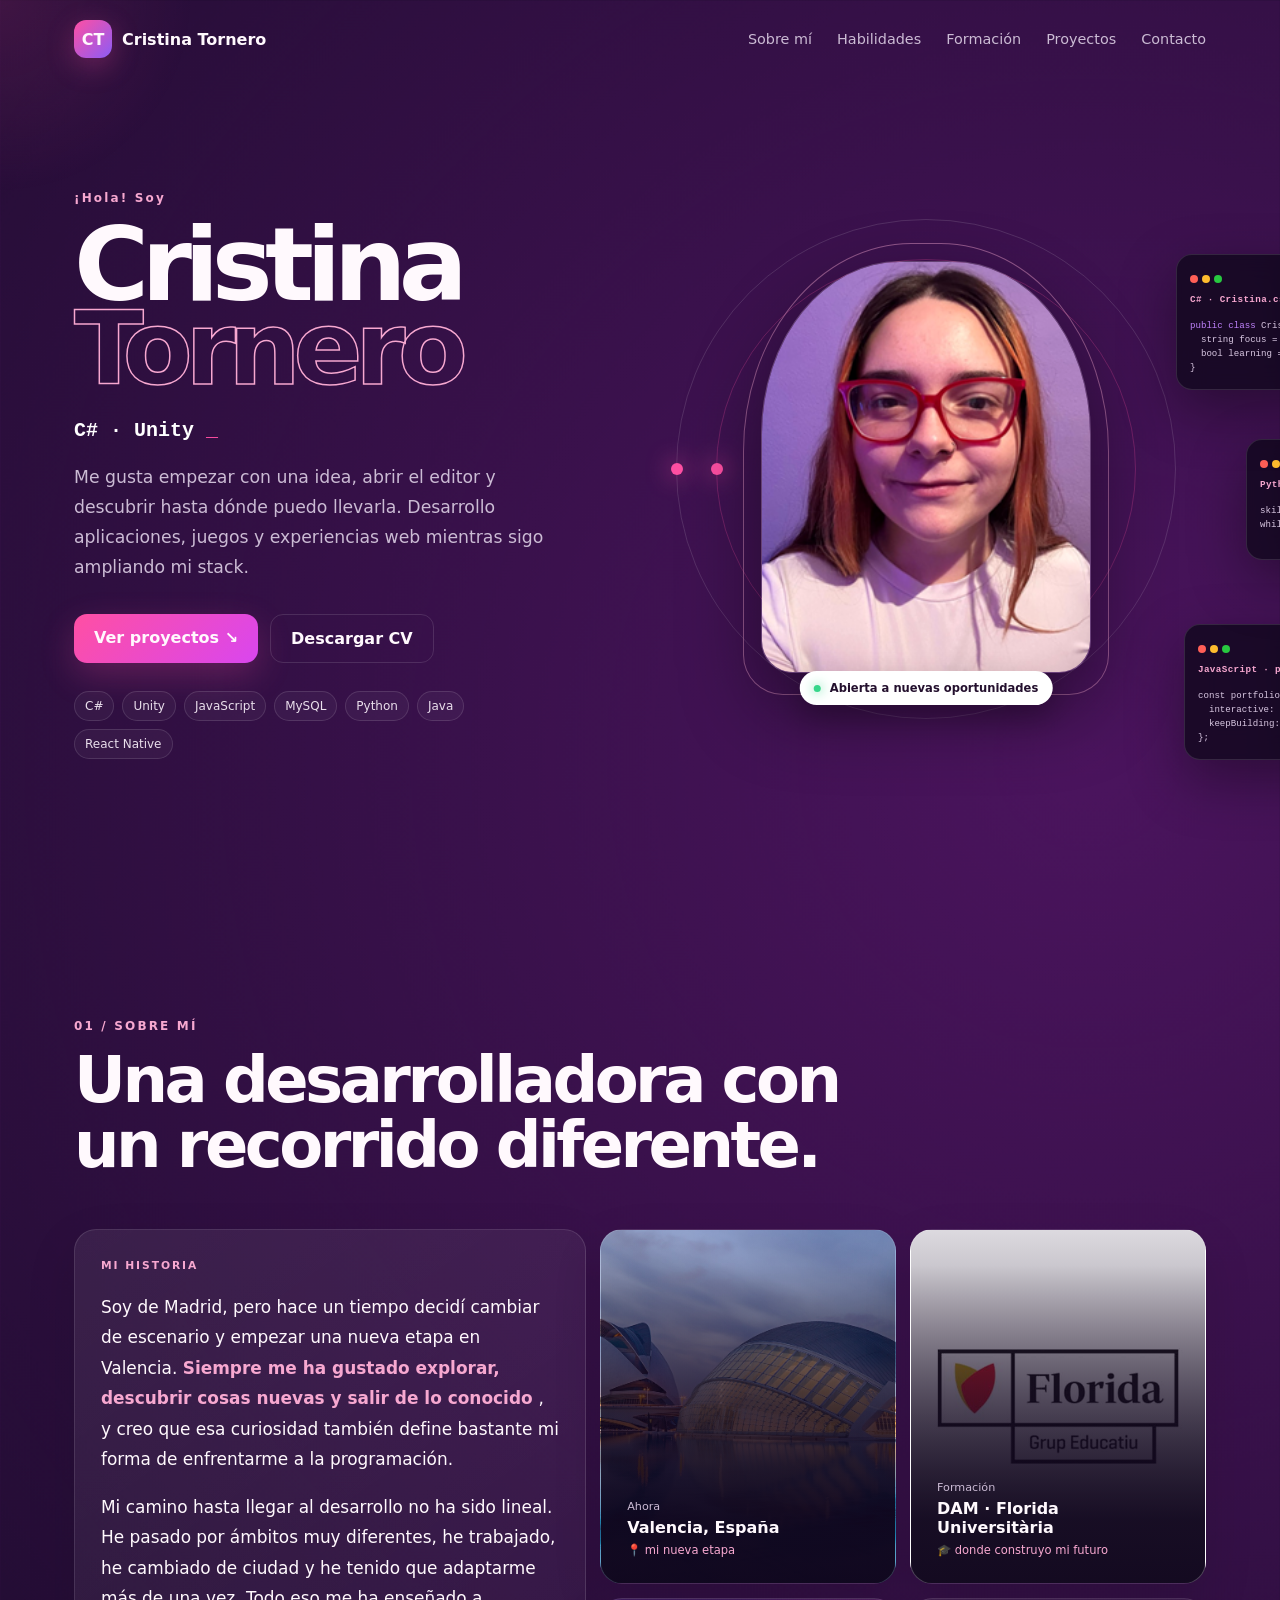
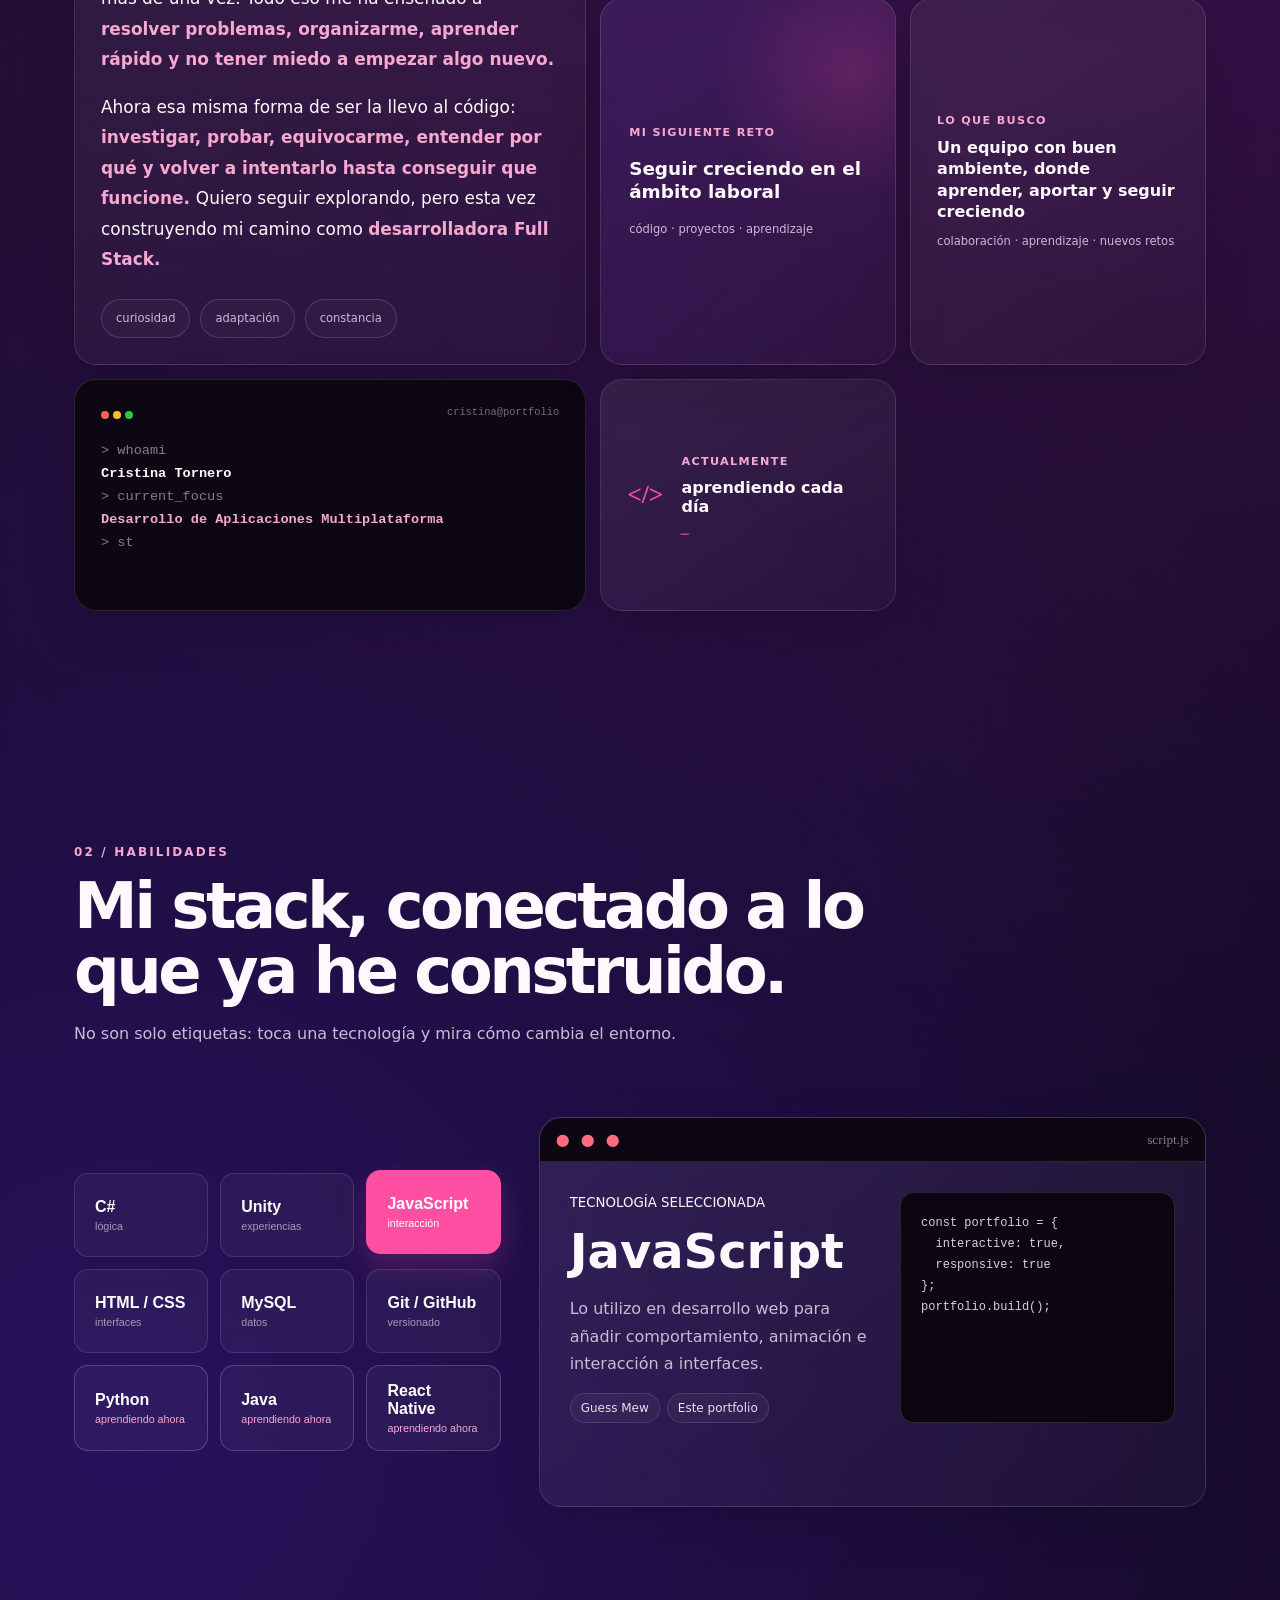
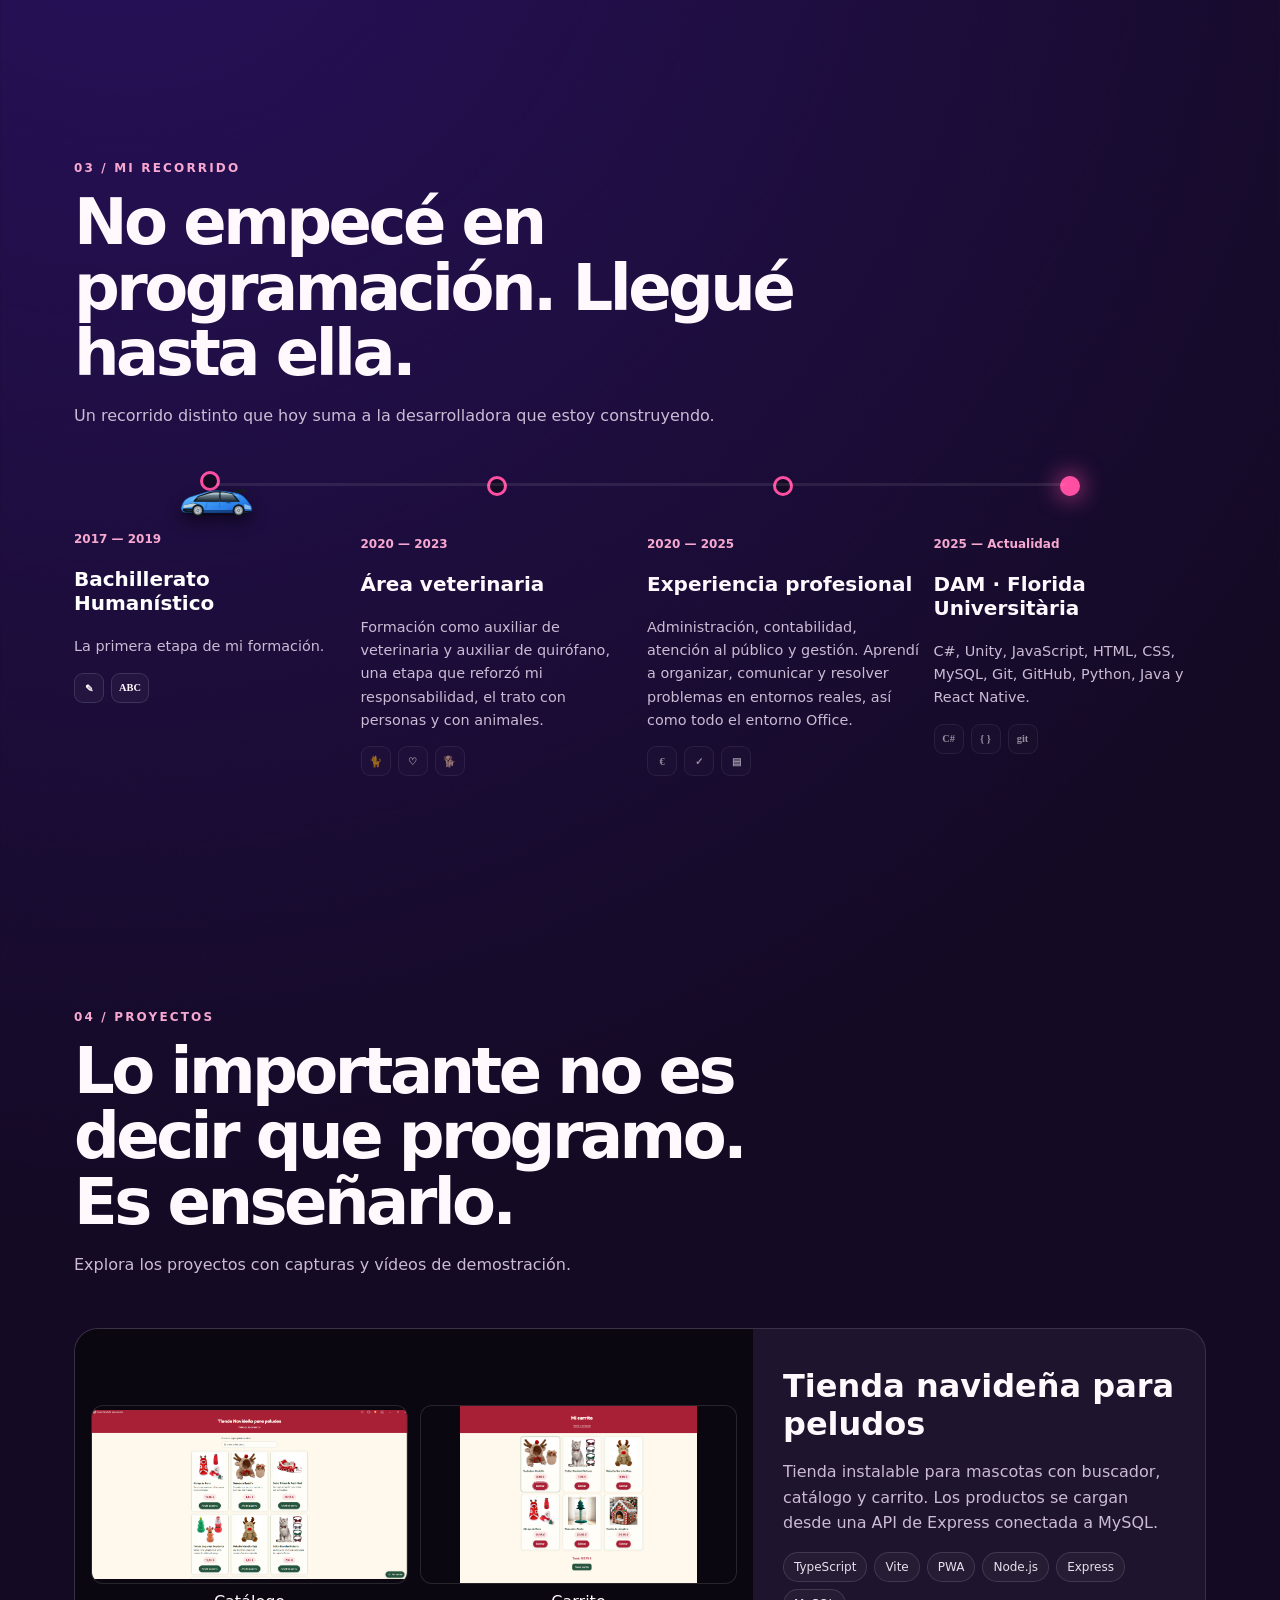
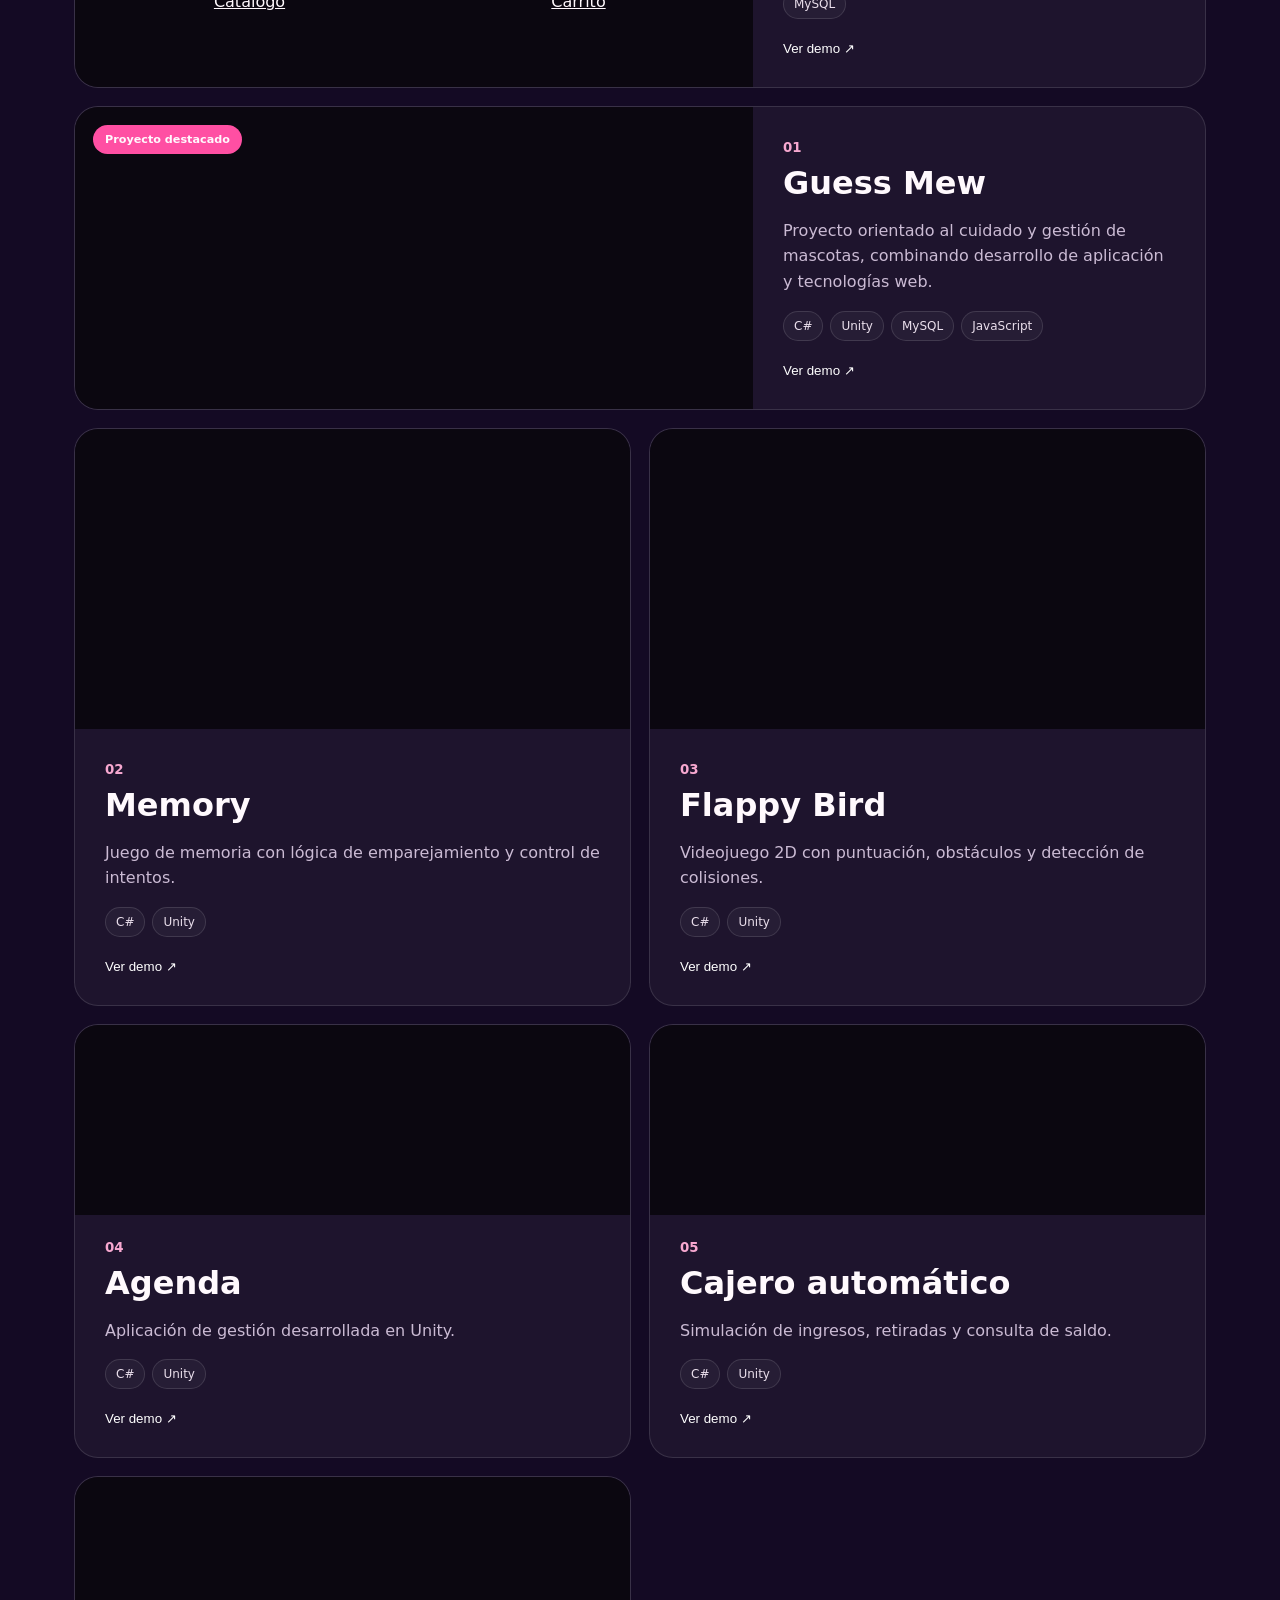
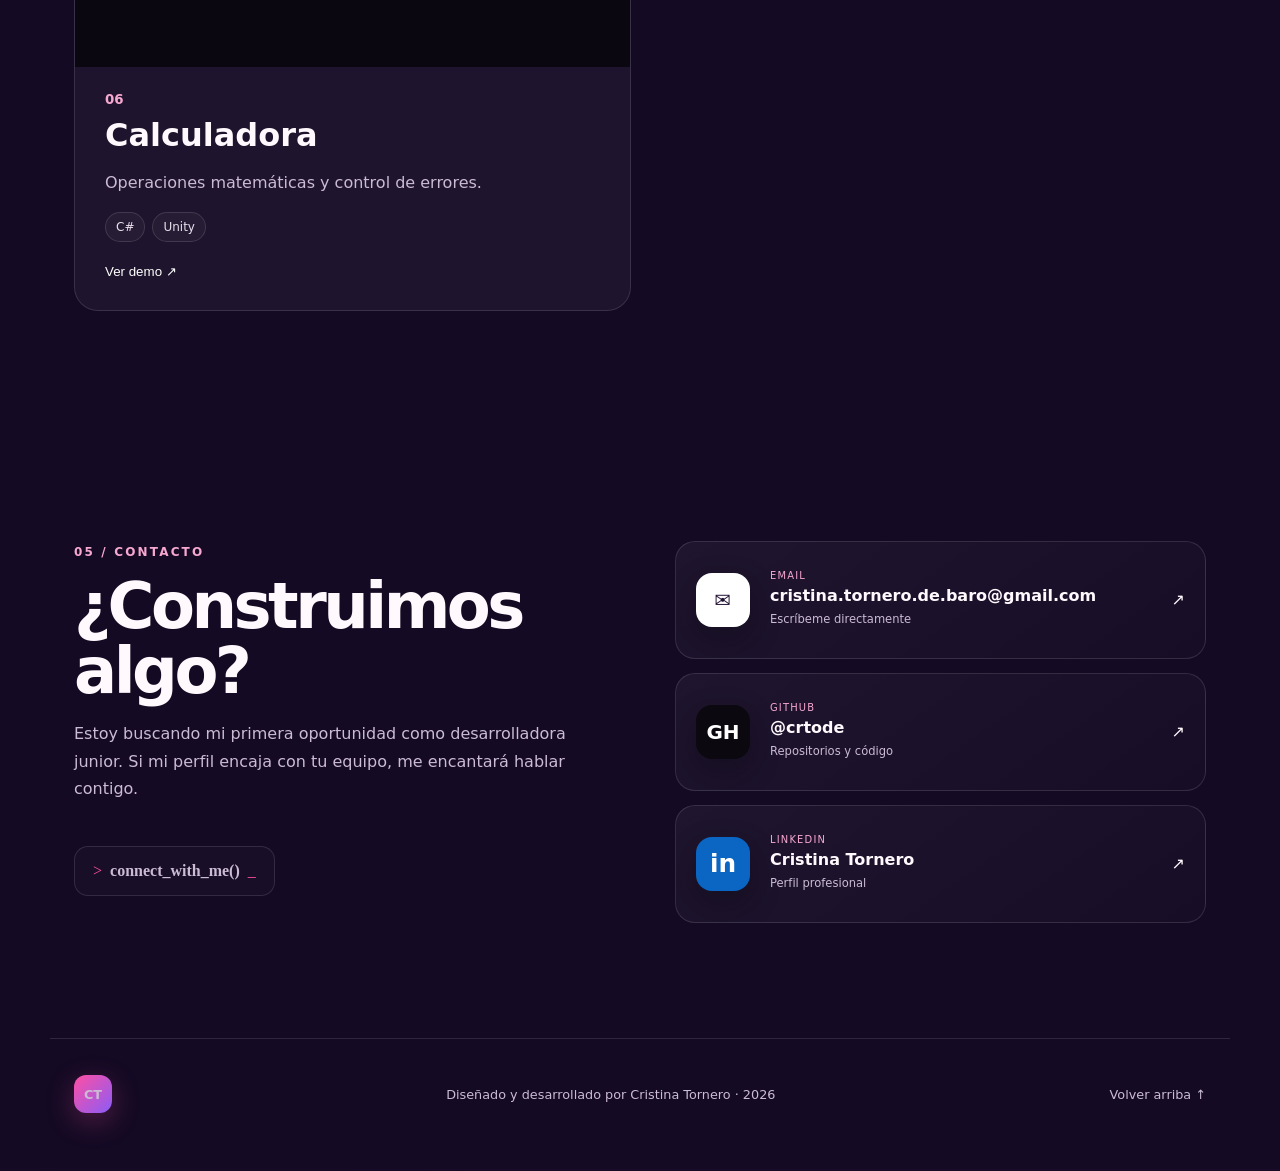
==== commit c982eb08: "Actualizar la caché del reproductor de demos" ====
--- a/portfolioWeb/index.html
+++ b/portfolioWeb/index.html
@@ -539,6 +539,6 @@
         </div>
       </div>
     </div>
-    <script src="script.js"></script>
+    <script src="script.js?v=tienda-demo"></script>
   </body>
 </html>
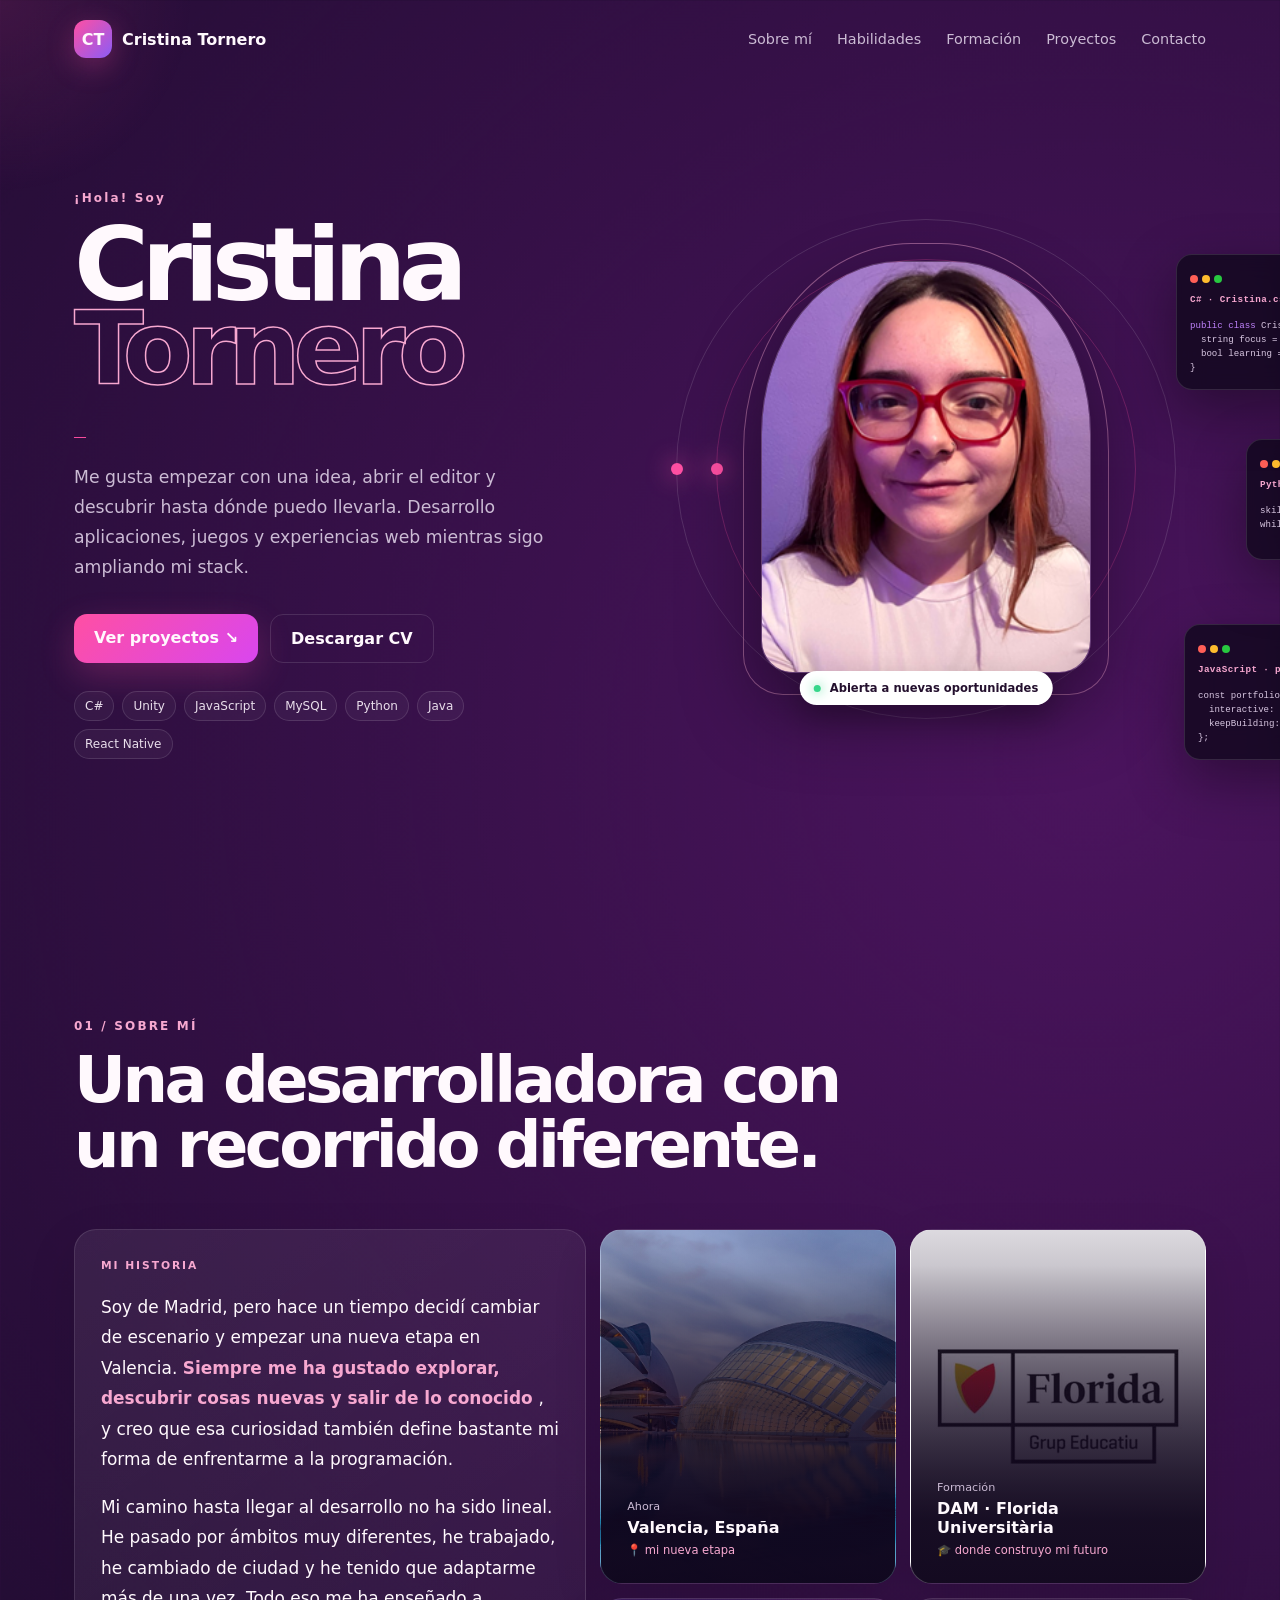
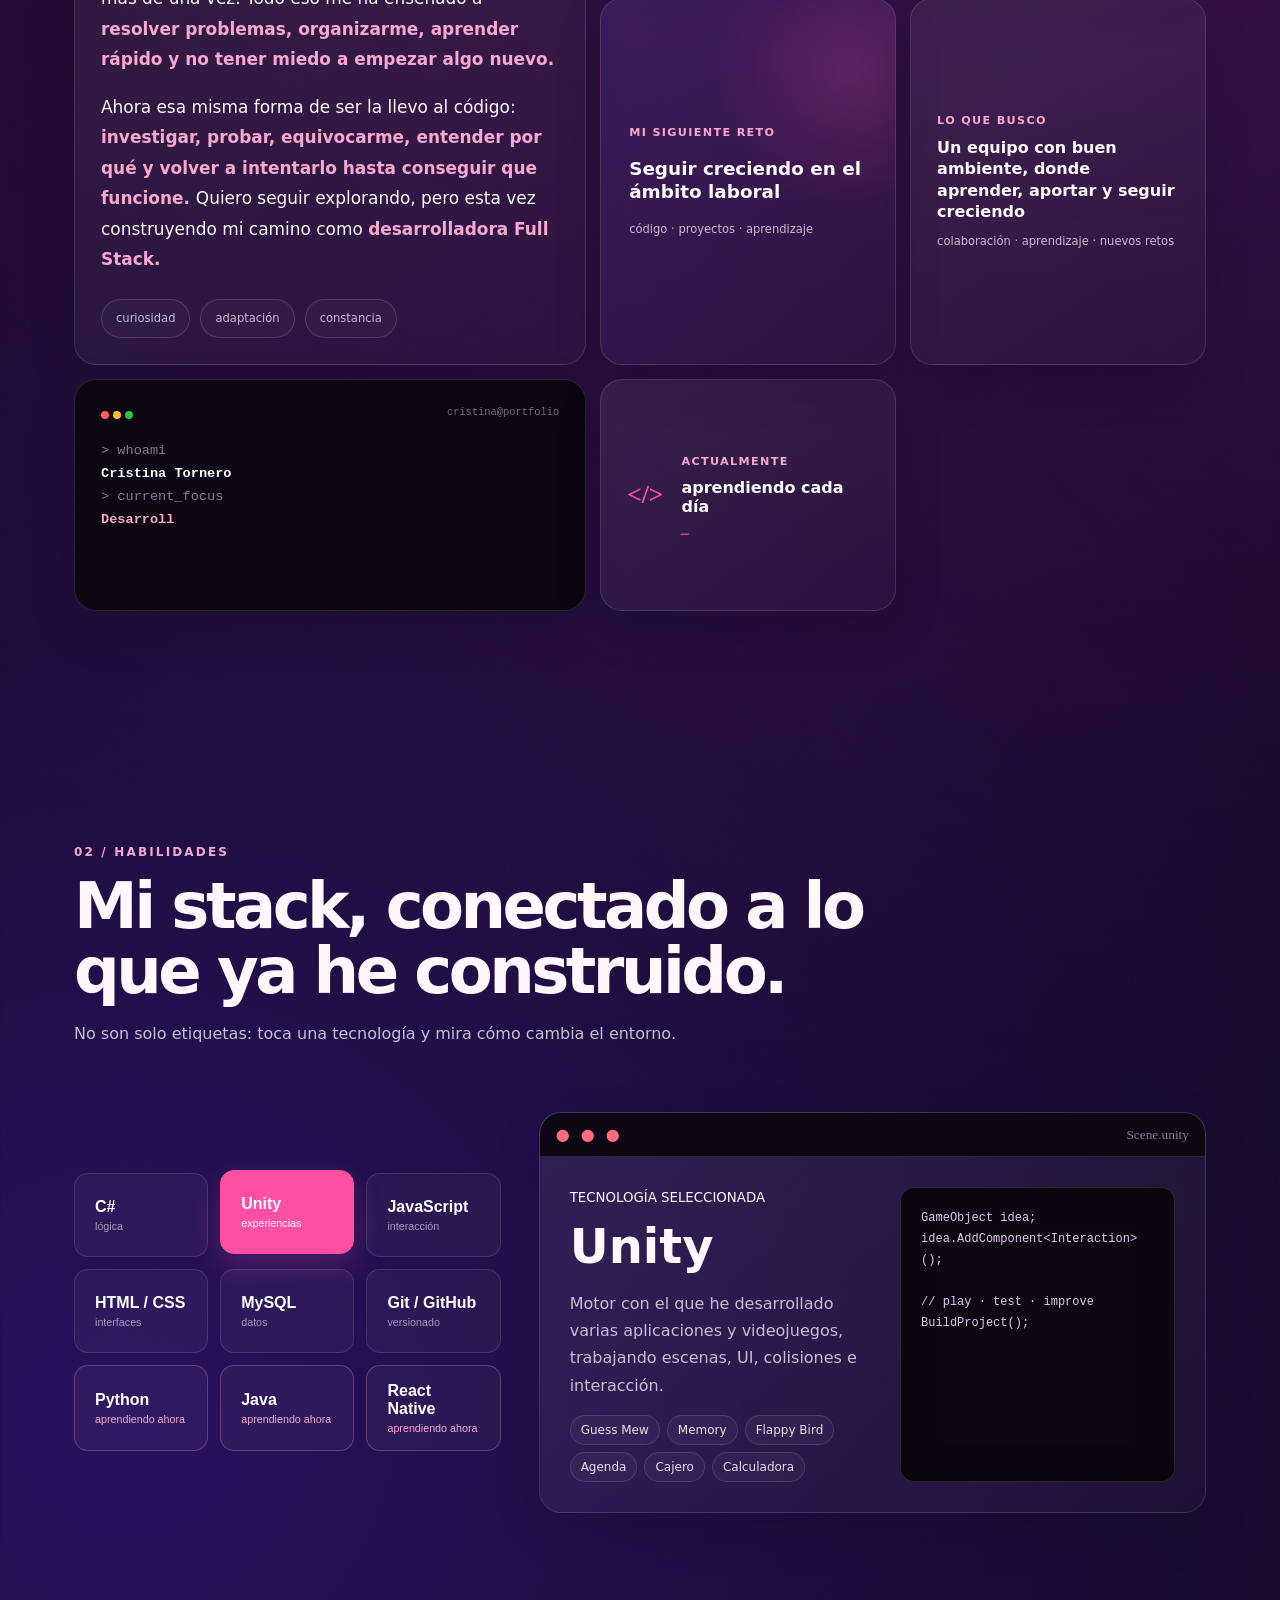
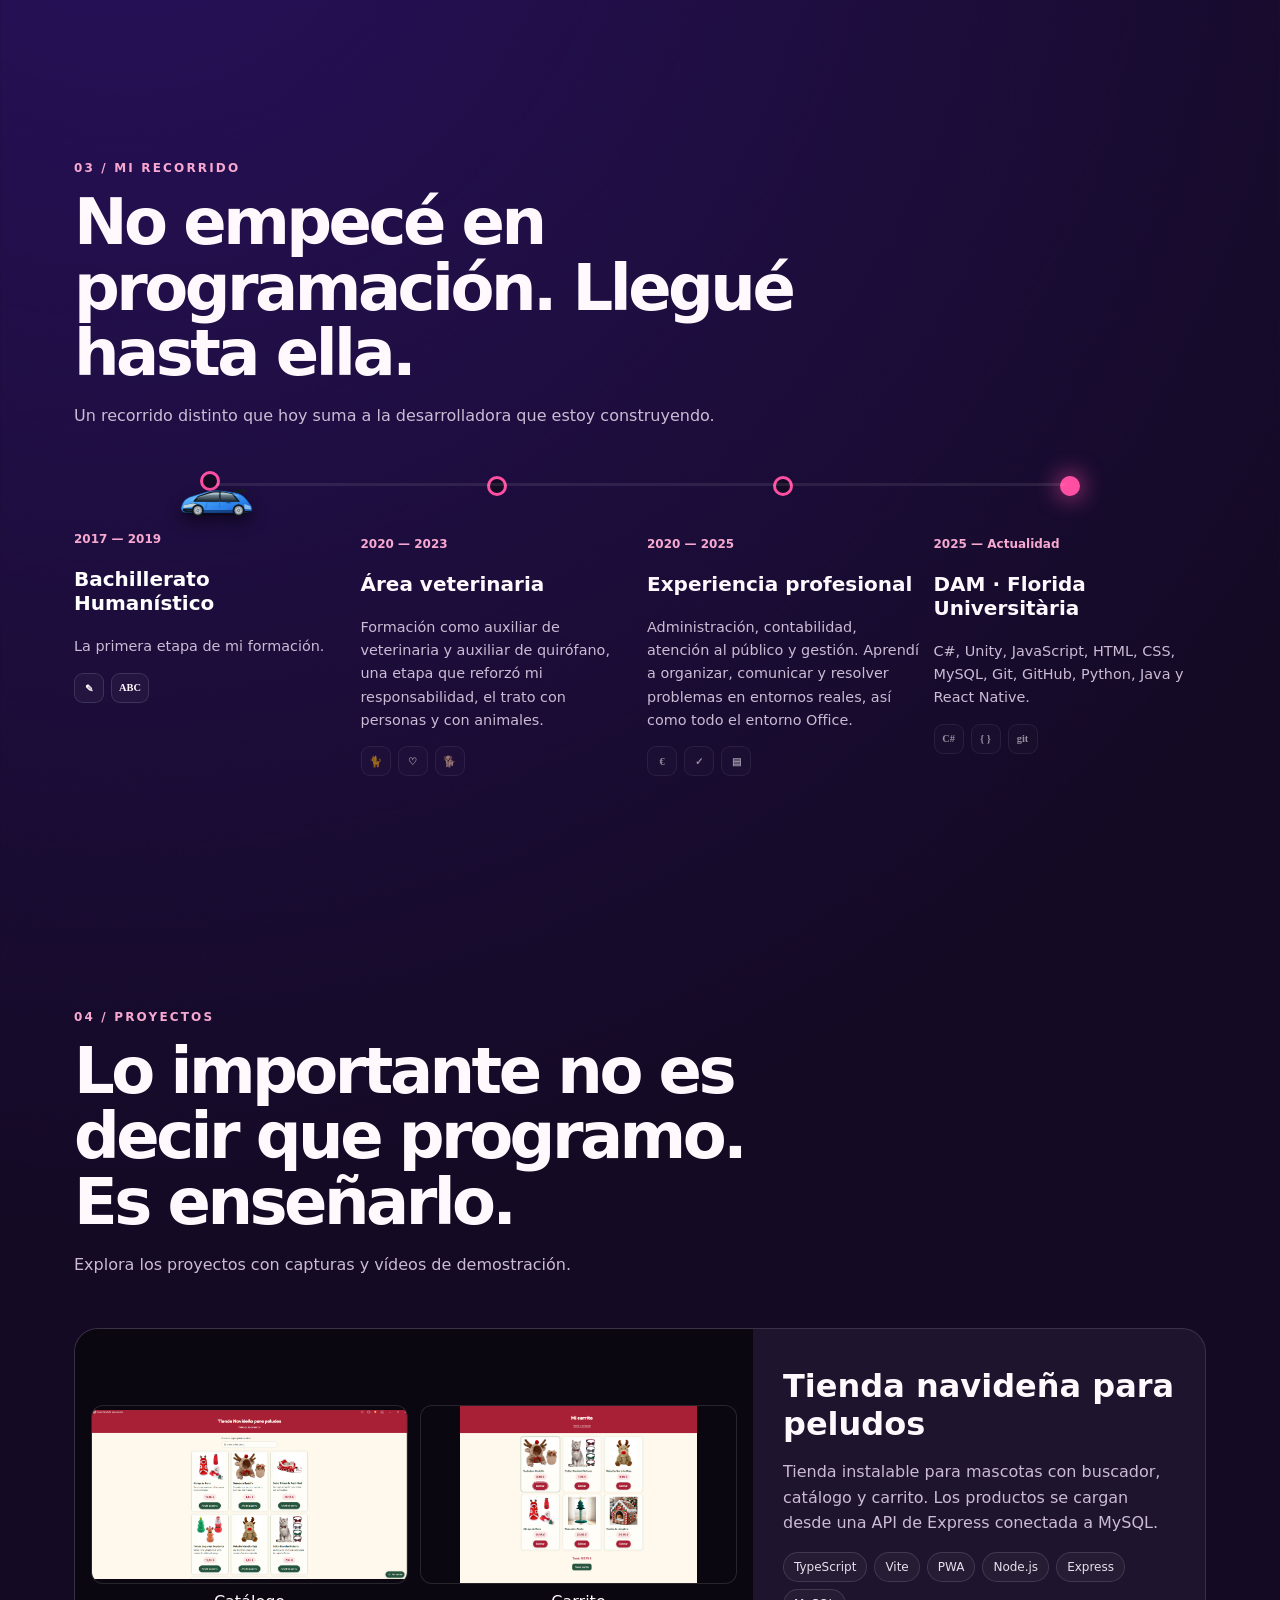
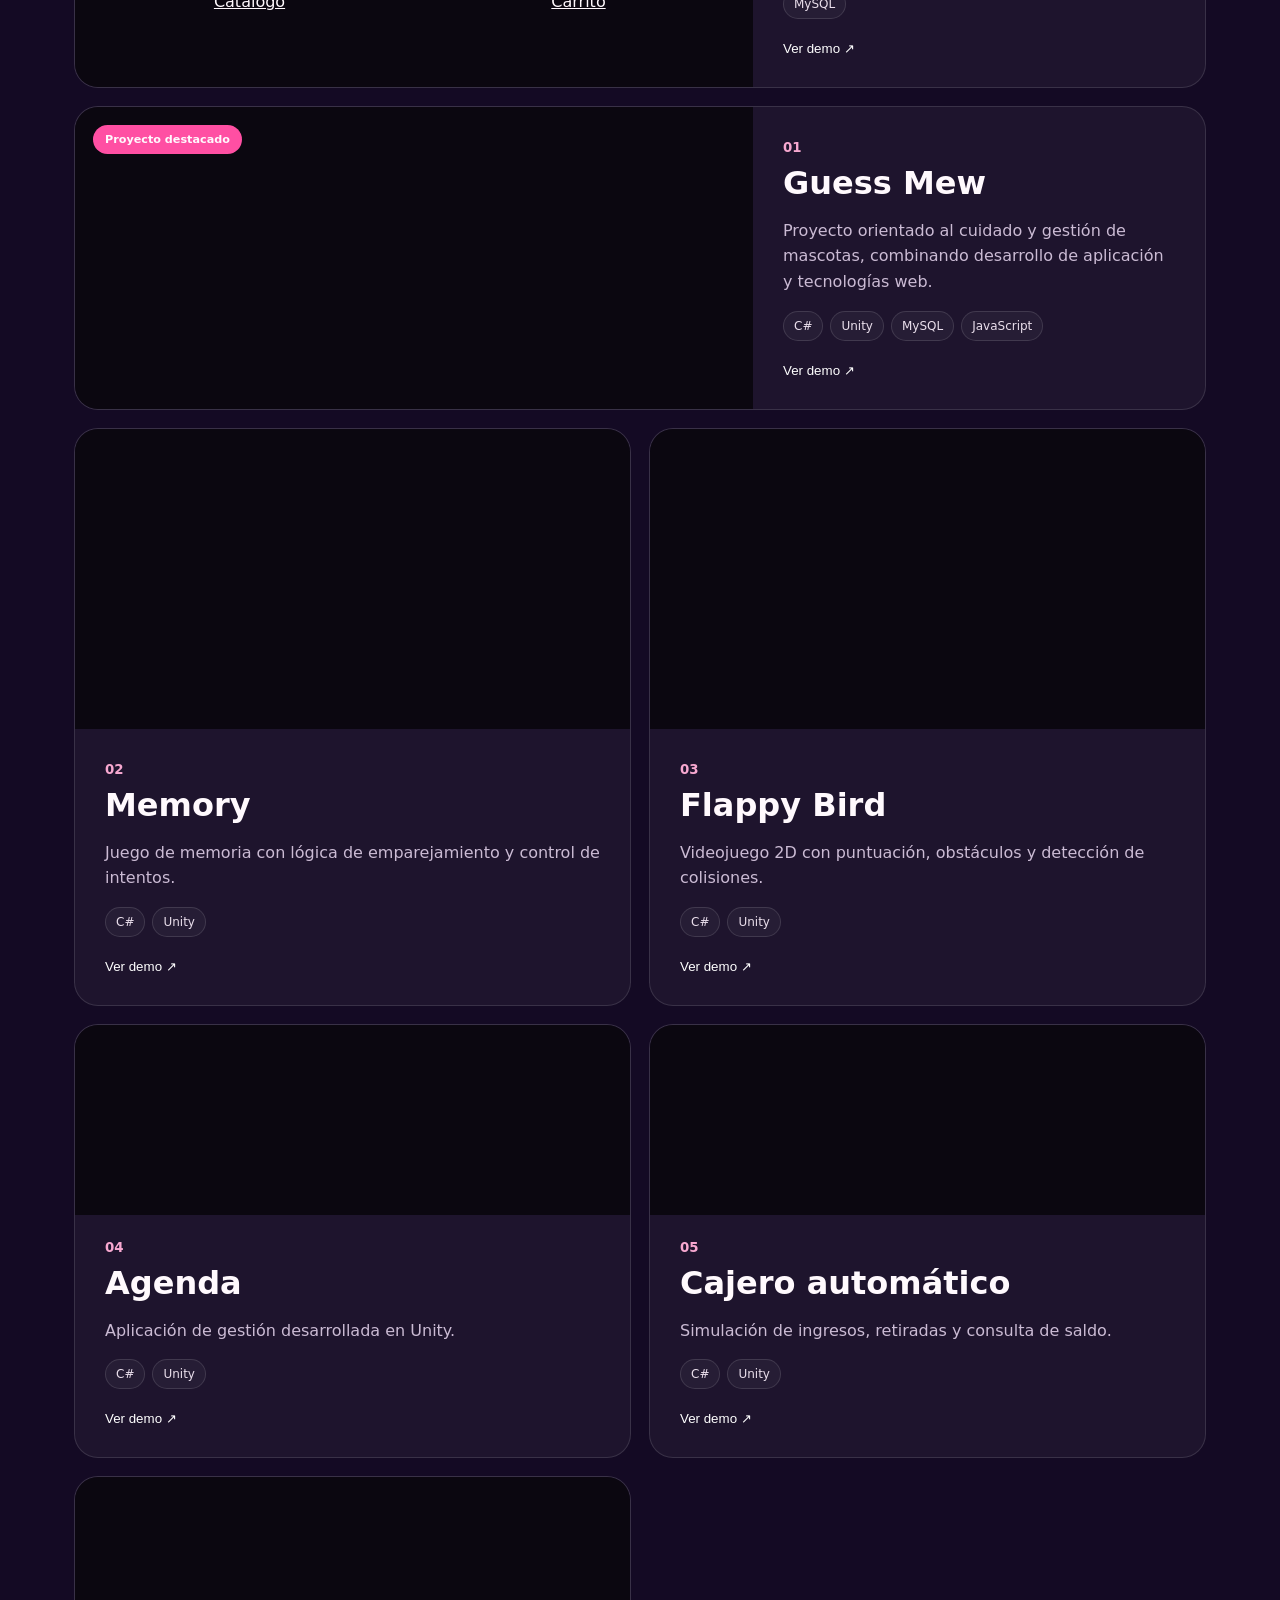
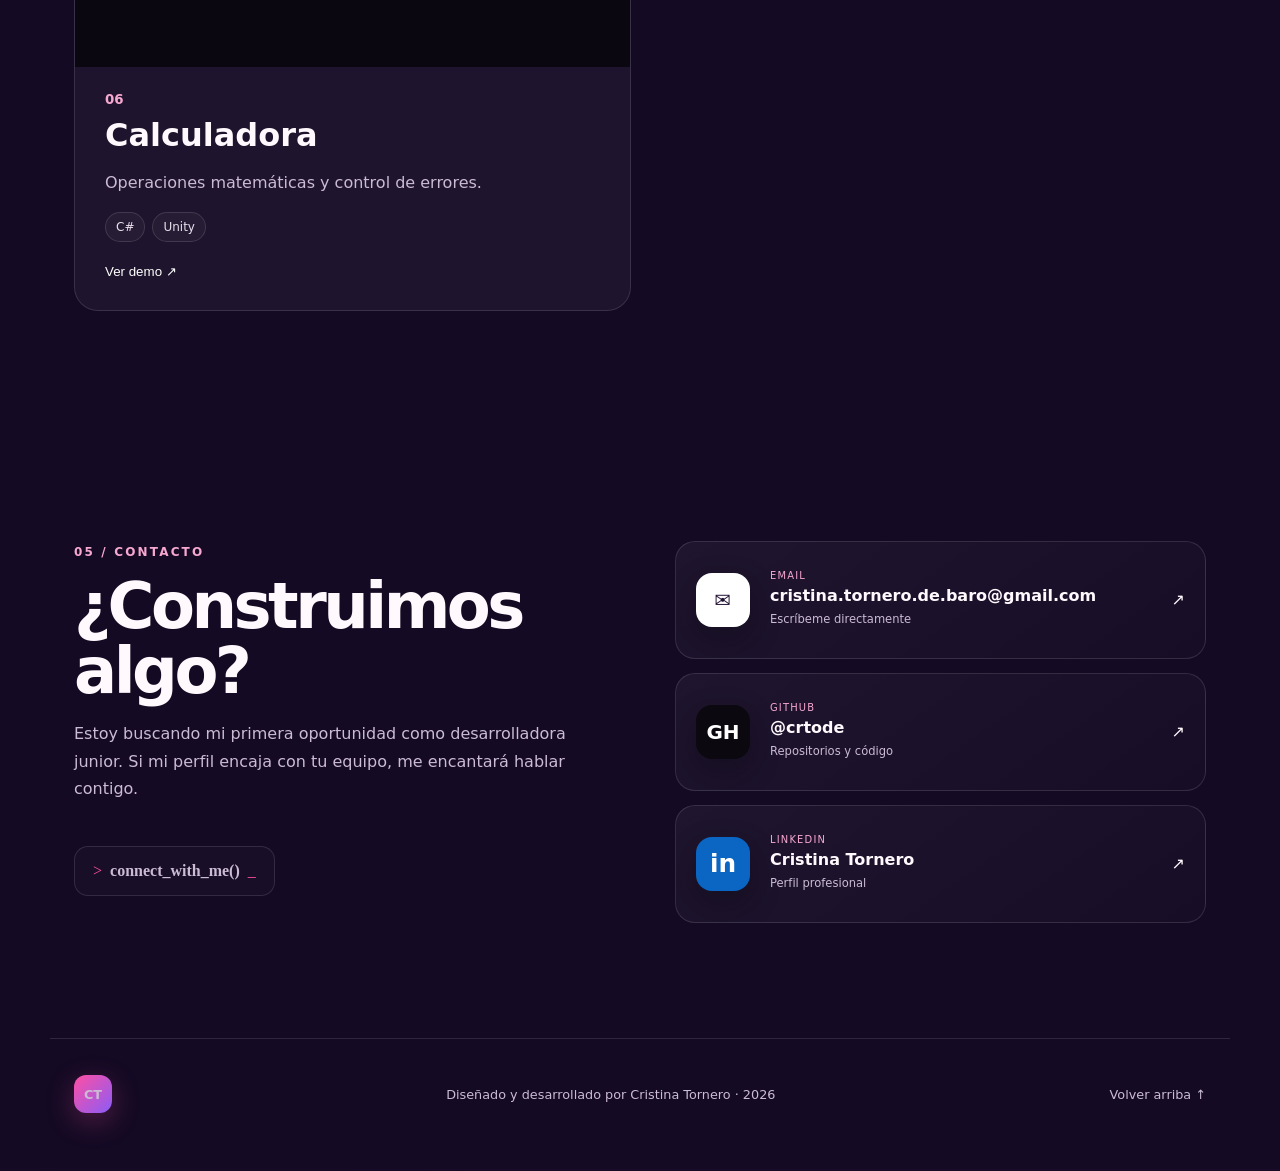
==== commit c51e5b67: "Añadir movimiento a la tarjeta de la tienda" ====
--- a/portfolioWeb/index.html
+++ b/portfolioWeb/index.html
@@ -311,7 +311,7 @@
           <p>Explora los proyectos con capturas y vídeos de demostración.</p>
         </div>
         <div class="project-grid">
-          <article class="project featured shop-project">
+          <article class="project featured shop-project tilt">
             <div class="project-media shop-gallery">
               <a href="capturas/tienda/catalogo.png">
                 <img src="capturas/tienda/catalogo.png" alt="Ver captura completa del catálogo de la tienda" loading="lazy" />
